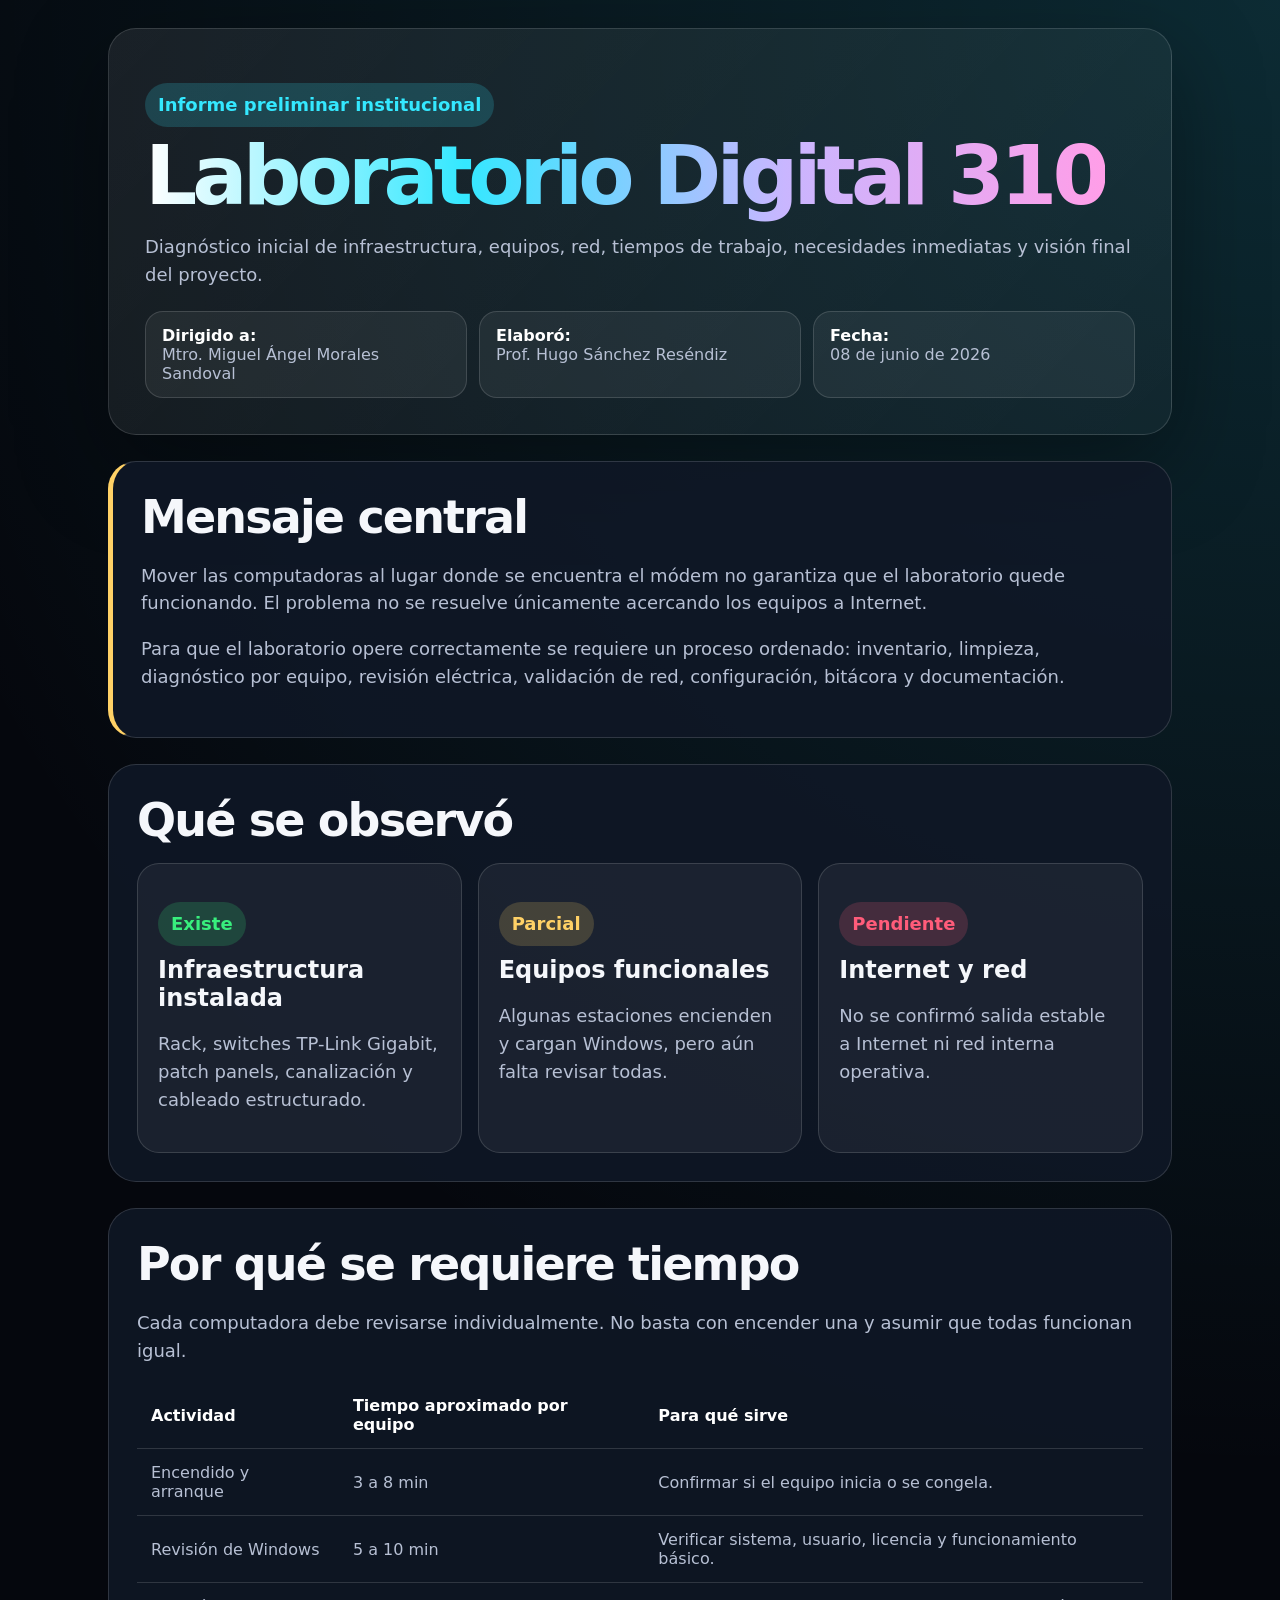
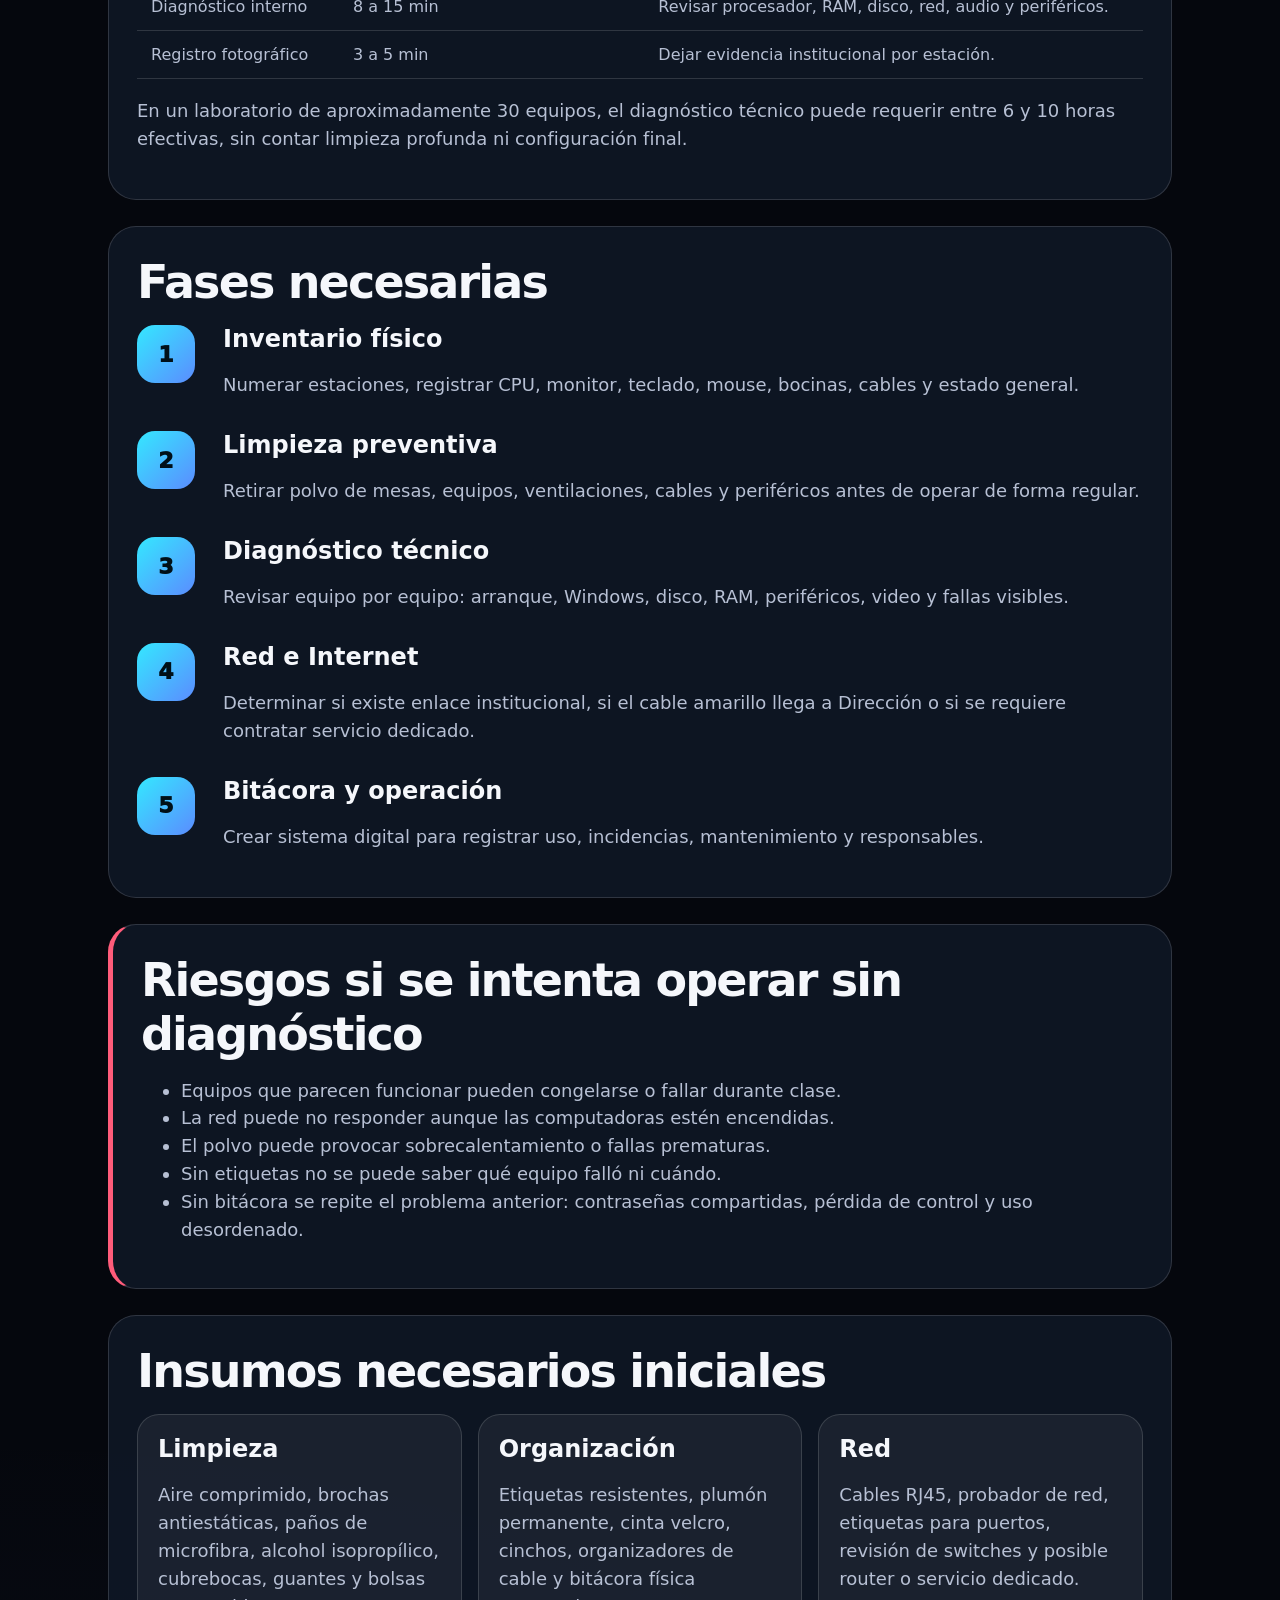
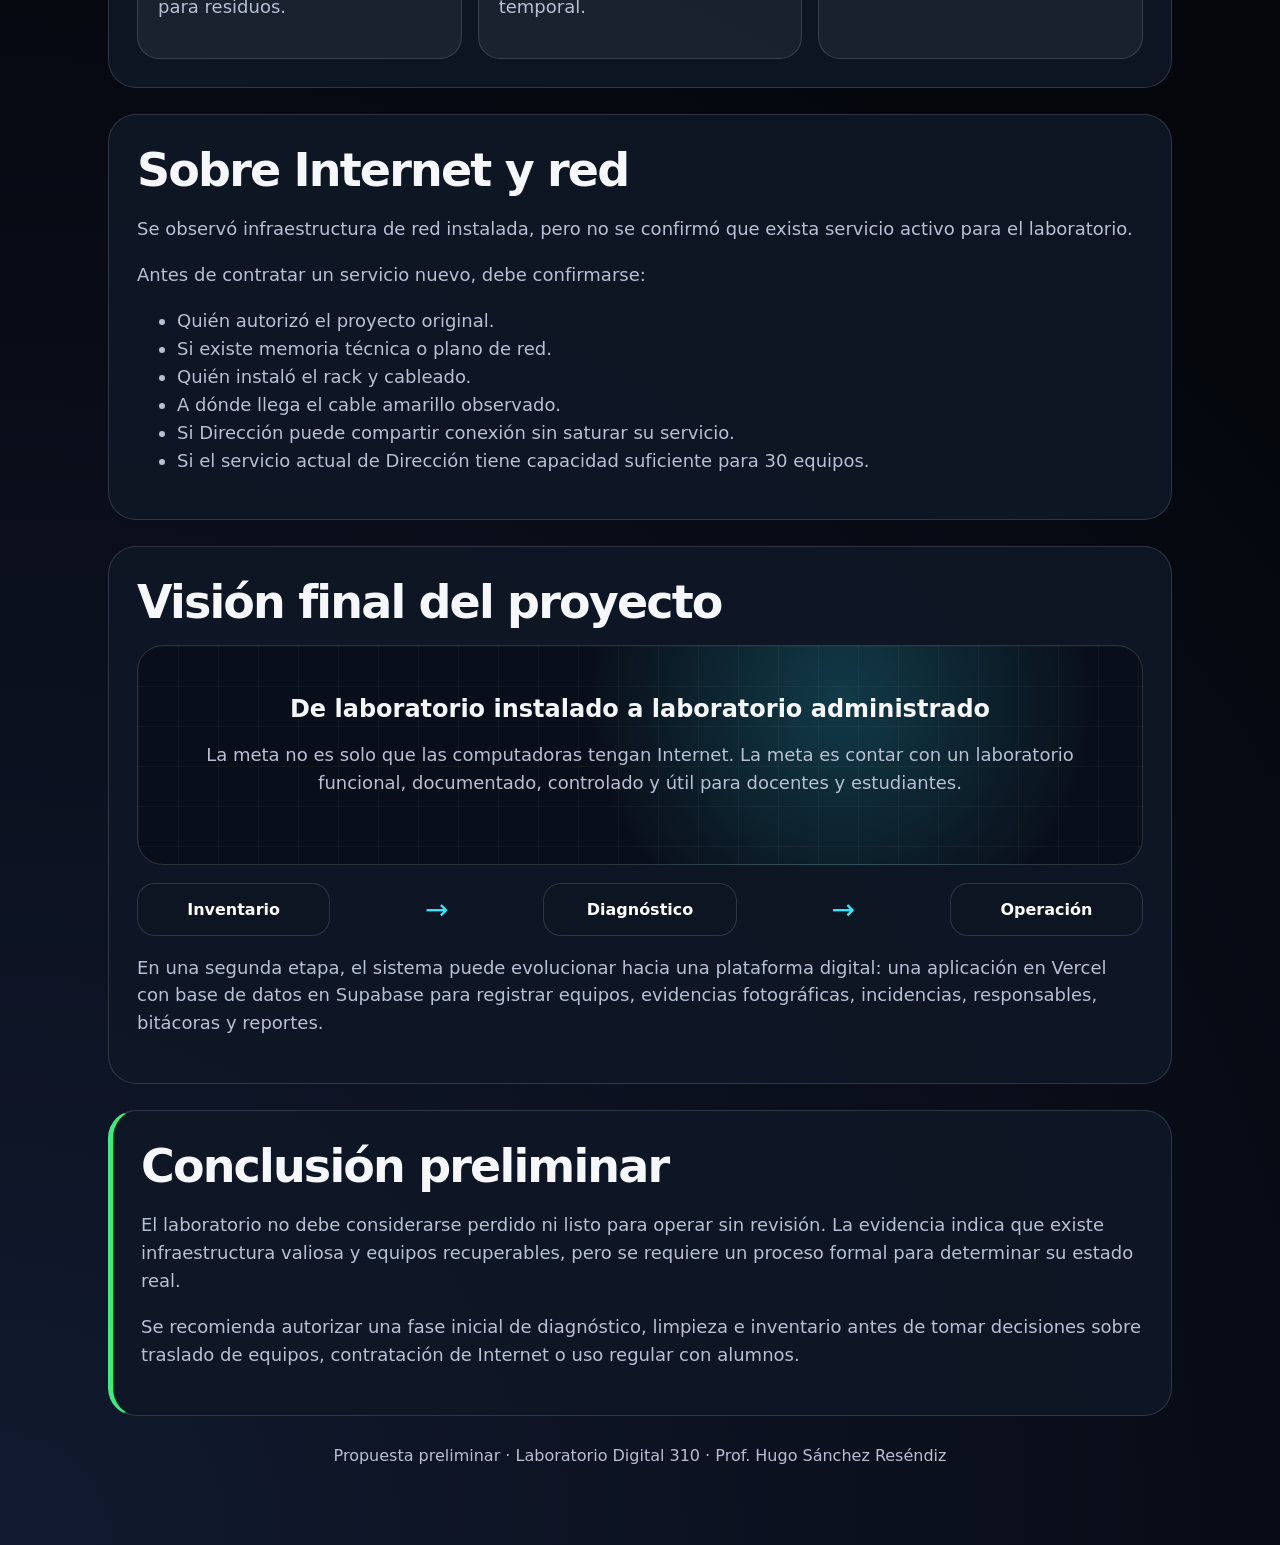
==== index.html @ 84beb66f "Create index.html for preliminary report of lab This HTML file serves as a preliminary report for th" ====
<!DOCTYPE html>
<html lang="es">
<head>
<meta charset="UTF-8" />
<meta name="viewport" content="width=device-width, initial-scale=1.0" />
<title>Informe Preliminar · Laboratorio Digital 310</title>
<style>
:root{
  --bg:#05070d;
  --panel:#101827;
  --panel2:#162033;
  --text:#f5f7fb;
  --muted:#b7c0d4;
  --cyan:#34e8ff;
  --blue:#5b8cff;
  --green:#38ef7d;
  --yellow:#ffd166;
  --red:#ff5c7a;
  --line:rgba(255,255,255,.14);
}
*{box-sizing:border-box}
body{
  margin:0;
  font-family:system-ui,-apple-system,BlinkMacSystemFont,"Segoe UI",sans-serif;
  background:
    radial-gradient(circle at top right,rgba(52,232,255,.16),transparent 30%),
    radial-gradient(circle at bottom left,rgba(91,140,255,.14),transparent 35%),
    var(--bg);
  color:var(--text);
}
main{
  max-width:1100px;
  margin:auto;
  padding:28px 18px 80px;
}
.hero{
  padding:36px;
  border-radius:28px;
  background:linear-gradient(135deg,rgba(255,255,255,.08),rgba(255,255,255,.03));
  border:1px solid var(--line);
  box-shadow:0 30px 90px rgba(0,0,0,.35);
}
h1{
  font-size:clamp(42px,7vw,82px);
  line-height:.95;
  margin:0 0 18px;
  letter-spacing:-.06em;
}
h2{
  font-size:clamp(28px,4vw,46px);
  margin:0 0 16px;
  letter-spacing:-.04em;
}
h3{margin:0 0 10px;font-size:24px}
p,li{
  color:var(--muted);
  font-size:18px;
  line-height:1.55;
}
.gradient{
  background:linear-gradient(90deg,#fff,var(--cyan),#c9b6ff,#ff9ee8);
  -webkit-background-clip:text;
  color:transparent;
}
.meta{
  display:grid;
  grid-template-columns:repeat(3,1fr);
  gap:12px;
  margin-top:22px;
}
.badge{
  padding:14px 16px;
  border-radius:18px;
  background:rgba(255,255,255,.06);
  border:1px solid var(--line);
  color:var(--muted);
}
.badge strong{color:white}
.section{
  margin-top:26px;
  padding:28px;
  border-radius:28px;
  background:rgba(16,24,39,.86);
  border:1px solid var(--line);
}
.grid{
  display:grid;
  grid-template-columns:repeat(3,1fr);
  gap:16px;
}
.card{
  padding:20px;
  border-radius:22px;
  background:rgba(255,255,255,.055);
  border:1px solid var(--line);
}
.big-number{
  font-size:44px;
  font-weight:900;
  color:var(--cyan);
}
.status{
  display:inline-block;
  padding:8px 13px;
  border-radius:999px;
  font-weight:800;
  margin-bottom:10px;
}
.green{background:rgba(56,239,125,.18);color:var(--green)}
.yellow{background:rgba(255,209,102,.18);color:var(--yellow)}
.red{background:rgba(255,92,122,.18);color:var(--red)}
.blue{background:rgba(52,232,255,.18);color:var(--cyan)}
.timeline{
  display:grid;
  gap:14px;
}
.step{
  display:grid;
  grid-template-columns:70px 1fr;
  gap:16px;
  align-items:start;
}
.circle{
  width:58px;
  height:58px;
  border-radius:18px;
  display:grid;
  place-items:center;
  background:linear-gradient(135deg,var(--cyan),var(--blue));
  color:#001018;
  font-weight:950;
  font-size:22px;
}
.warning{
  border-left:5px solid var(--yellow);
}
.danger{
  border-left:5px solid var(--red);
}
.success{
  border-left:5px solid var(--green);
}
.visual{
  min-height:220px;
  border-radius:26px;
  border:1px solid var(--line);
  background:
    linear-gradient(rgba(255,255,255,.03) 1px,transparent 1px),
    linear-gradient(90deg,rgba(255,255,255,.03) 1px,transparent 1px),
    radial-gradient(circle at 70% 25%,rgba(52,232,255,.2),transparent 35%),
    #090f1a;
  background-size:40px 40px,40px 40px,auto;
  display:grid;
  place-items:center;
  text-align:center;
  padding:24px;
}
.diagram{
  display:grid;
  grid-template-columns:repeat(5,1fr);
  gap:10px;
  margin-top:18px;
}
.node{
  padding:16px 10px;
  border-radius:18px;
  background:#0d1422;
  border:1px solid var(--line);
  text-align:center;
  color:white;
  font-weight:800;
}
.arrow{
  color:var(--cyan);
  font-size:28px;
  display:grid;
  place-items:center;
}
table{
  width:100%;
  border-collapse:collapse;
  margin-top:14px;
}
td,th{
  padding:14px;
  border-bottom:1px solid var(--line);
  text-align:left;
  color:var(--muted);
}
th{color:white}
.footer{
  margin-top:30px;
  text-align:center;
  color:var(--muted);
}
@media(max-width:800px){
  .meta,.grid,.diagram{grid-template-columns:1fr}
  .arrow{display:none}
  .hero,.section{padding:22px}
  .step{grid-template-columns:1fr}
}
@media print{
  body{background:white;color:#111}
  .hero,.section,.card{background:white;color:#111;box-shadow:none}
  p,li,td{color:#222}
  .gradient{color:#111;background:none}
}
</style>
</head>

<body>
<main>

<section class="hero">
  <p class="status blue">Informe preliminar institucional</p>
  <h1><span class="gradient">Laboratorio Digital 310</span></h1>
  <p>
    Diagnóstico inicial de infraestructura, equipos, red, tiempos de trabajo,
    necesidades inmediatas y visión final del proyecto.
  </p>

  <div class="meta">
    <div class="badge"><strong>Dirigido a:</strong><br>Mtro. Miguel Ángel Morales Sandoval</div>
    <div class="badge"><strong>Elaboró:</strong><br>Prof. Hugo Sánchez Reséndiz</div>
    <div class="badge"><strong>Fecha:</strong><br>08 de junio de 2026</div>
  </div>
</section>

<section class="section warning">
  <h2>Mensaje central</h2>
  <p>
    Mover las computadoras al lugar donde se encuentra el módem no garantiza que el laboratorio quede funcionando.
    El problema no se resuelve únicamente acercando los equipos a Internet.
  </p>
  <p>
    Para que el laboratorio opere correctamente se requiere un proceso ordenado:
    inventario, limpieza, diagnóstico por equipo, revisión eléctrica, validación de red,
    configuración, bitácora y documentación.
  </p>
</section>

<section class="section">
  <h2>Qué se observó</h2>
  <div class="grid">
    <div class="card">
      <p class="status green">Existe</p>
      <h3>Infraestructura instalada</h3>
      <p>Rack, switches TP-Link Gigabit, patch panels, canalización y cableado estructurado.</p>
    </div>
    <div class="card">
      <p class="status yellow">Parcial</p>
      <h3>Equipos funcionales</h3>
      <p>Algunas estaciones encienden y cargan Windows, pero aún falta revisar todas.</p>
    </div>
    <div class="card">
      <p class="status red">Pendiente</p>
      <h3>Internet y red</h3>
      <p>No se confirmó salida estable a Internet ni red interna operativa.</p>
    </div>
  </div>
</section>

<section class="section">
  <h2>Por qué se requiere tiempo</h2>
  <p>
    Cada computadora debe revisarse individualmente. No basta con encender una y asumir que todas funcionan igual.
  </p>

  <table>
    <tr>
      <th>Actividad</th>
      <th>Tiempo aproximado por equipo</th>
      <th>Para qué sirve</th>
    </tr>
    <tr>
      <td>Encendido y arranque</td>
      <td>3 a 8 min</td>
      <td>Confirmar si el equipo inicia o se congela.</td>
    </tr>
    <tr>
      <td>Revisión de Windows</td>
      <td>5 a 10 min</td>
      <td>Verificar sistema, usuario, licencia y funcionamiento básico.</td>
    </tr>
    <tr>
      <td>Diagnóstico interno</td>
      <td>8 a 15 min</td>
      <td>Revisar procesador, RAM, disco, red, audio y periféricos.</td>
    </tr>
    <tr>
      <td>Registro fotográfico</td>
      <td>3 a 5 min</td>
      <td>Dejar evidencia institucional por estación.</td>
    </tr>
  </table>

  <p>
    En un laboratorio de aproximadamente 30 equipos, el diagnóstico técnico puede requerir
    entre 6 y 10 horas efectivas, sin contar limpieza profunda ni configuración final.
  </p>
</section>

<section class="section">
  <h2>Fases necesarias</h2>

  <div class="timeline">
    <div class="step">
      <div class="circle">1</div>
      <div>
        <h3>Inventario físico</h3>
        <p>Numerar estaciones, registrar CPU, monitor, teclado, mouse, bocinas, cables y estado general.</p>
      </div>
    </div>

    <div class="step">
      <div class="circle">2</div>
      <div>
        <h3>Limpieza preventiva</h3>
        <p>Retirar polvo de mesas, equipos, ventilaciones, cables y periféricos antes de operar de forma regular.</p>
      </div>
    </div>

    <div class="step">
      <div class="circle">3</div>
      <div>
        <h3>Diagnóstico técnico</h3>
        <p>Revisar equipo por equipo: arranque, Windows, disco, RAM, periféricos, video y fallas visibles.</p>
      </div>
    </div>

    <div class="step">
      <div class="circle">4</div>
      <div>
        <h3>Red e Internet</h3>
        <p>Determinar si existe enlace institucional, si el cable amarillo llega a Dirección o si se requiere contratar servicio dedicado.</p>
      </div>
    </div>

    <div class="step">
      <div class="circle">5</div>
      <div>
        <h3>Bitácora y operación</h3>
        <p>Crear sistema digital para registrar uso, incidencias, mantenimiento y responsables.</p>
      </div>
    </div>
  </div>
</section>

<section class="section danger">
  <h2>Riesgos si se intenta operar sin diagnóstico</h2>
  <ul>
    <li>Equipos que parecen funcionar pueden congelarse o fallar durante clase.</li>
    <li>La red puede no responder aunque las computadoras estén encendidas.</li>
    <li>El polvo puede provocar sobrecalentamiento o fallas prematuras.</li>
    <li>Sin etiquetas no se puede saber qué equipo falló ni cuándo.</li>
    <li>Sin bitácora se repite el problema anterior: contraseñas compartidas, pérdida de control y uso desordenado.</li>
  </ul>
</section>

<section class="section">
  <h2>Insumos necesarios iniciales</h2>
  <div class="grid">
    <div class="card">
      <h3>Limpieza</h3>
      <p>Aire comprimido, brochas antiestáticas, paños de microfibra, alcohol isopropílico, cubrebocas, guantes y bolsas para residuos.</p>
    </div>
    <div class="card">
      <h3>Organización</h3>
      <p>Etiquetas resistentes, plumón permanente, cinta velcro, cinchos, organizadores de cable y bitácora física temporal.</p>
    </div>
    <div class="card">
      <h3>Red</h3>
      <p>Cables RJ45, probador de red, etiquetas para puertos, revisión de switches y posible router o servicio dedicado.</p>
    </div>
  </div>
</section>

<section class="section">
  <h2>Sobre Internet y red</h2>
  <p>
    Se observó infraestructura de red instalada, pero no se confirmó que exista servicio activo para el laboratorio.
  </p>
  <p>
    Antes de contratar un servicio nuevo, debe confirmarse:
  </p>
  <ul>
    <li>Quién autorizó el proyecto original.</li>
    <li>Si existe memoria técnica o plano de red.</li>
    <li>Quién instaló el rack y cableado.</li>
    <li>A dónde llega el cable amarillo observado.</li>
    <li>Si Dirección puede compartir conexión sin saturar su servicio.</li>
    <li>Si el servicio actual de Dirección tiene capacidad suficiente para 30 equipos.</li>
  </ul>
</section>

<section class="section">
  <h2>Visión final del proyecto</h2>
  <div class="visual">
    <div>
      <h3>De laboratorio instalado a laboratorio administrado</h3>
      <p>
        La meta no es solo que las computadoras tengan Internet.
        La meta es contar con un laboratorio funcional, documentado,
        controlado y útil para docentes y estudiantes.
      </p>
    </div>
  </div>

  <div class="diagram">
    <div class="node">Inventario</div>
    <div class="arrow">→</div>
    <div class="node">Diagnóstico</div>
    <div class="arrow">→</div>
    <div class="node">Operación</div>
  </div>

  <p>
    En una segunda etapa, el sistema puede evolucionar hacia una plataforma digital:
    una aplicación en Vercel con base de datos en Supabase para registrar equipos,
    evidencias fotográficas, incidencias, responsables, bitácoras y reportes.
  </p>
</section>

<section class="section success">
  <h2>Conclusión preliminar</h2>
  <p>
    El laboratorio no debe considerarse perdido ni listo para operar sin revisión.
    La evidencia indica que existe infraestructura valiosa y equipos recuperables,
    pero se requiere un proceso formal para determinar su estado real.
  </p>
  <p>
    Se recomienda autorizar una fase inicial de diagnóstico, limpieza e inventario antes
    de tomar decisiones sobre traslado de equipos, contratación de Internet o uso regular con alumnos.
  </p>
</section>

<div class="footer">
  Propuesta preliminar · Laboratorio Digital 310 · Prof. Hugo Sánchez Reséndiz
</div>

</main>
</body>
</html>
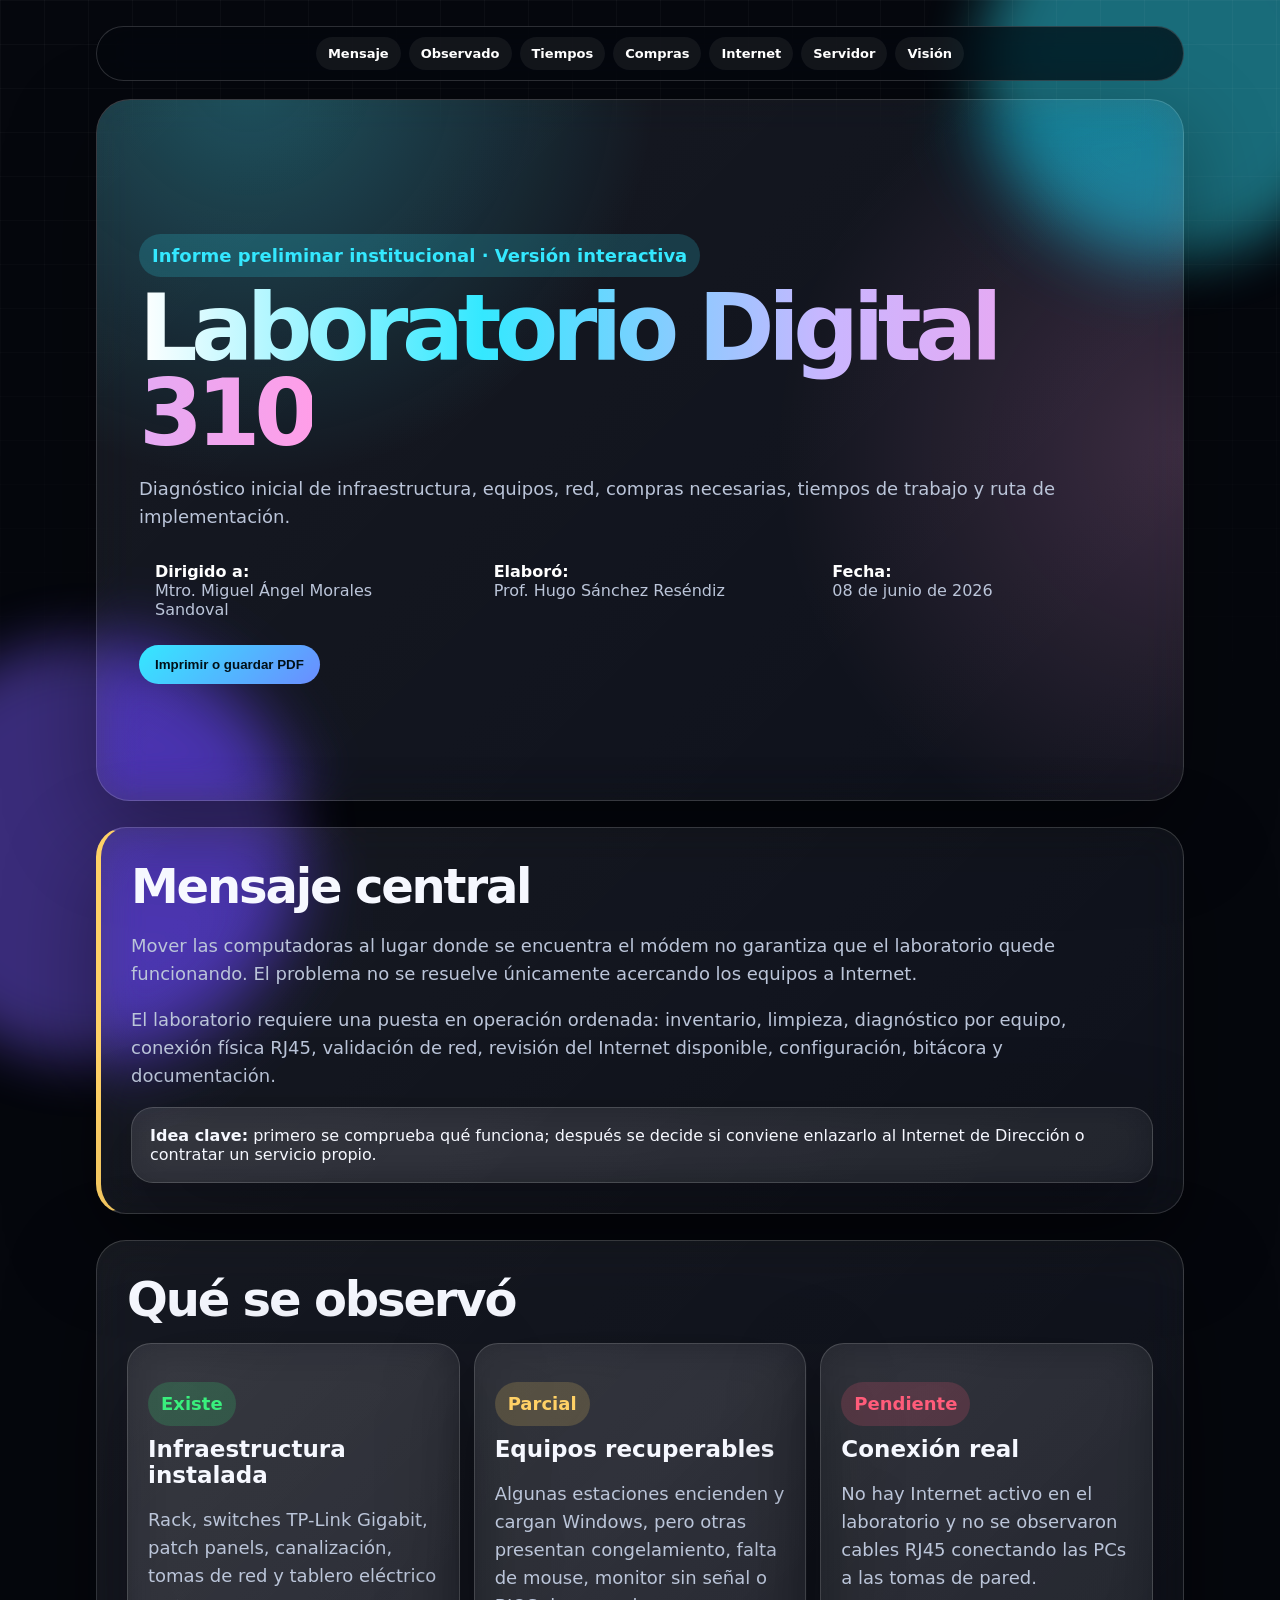
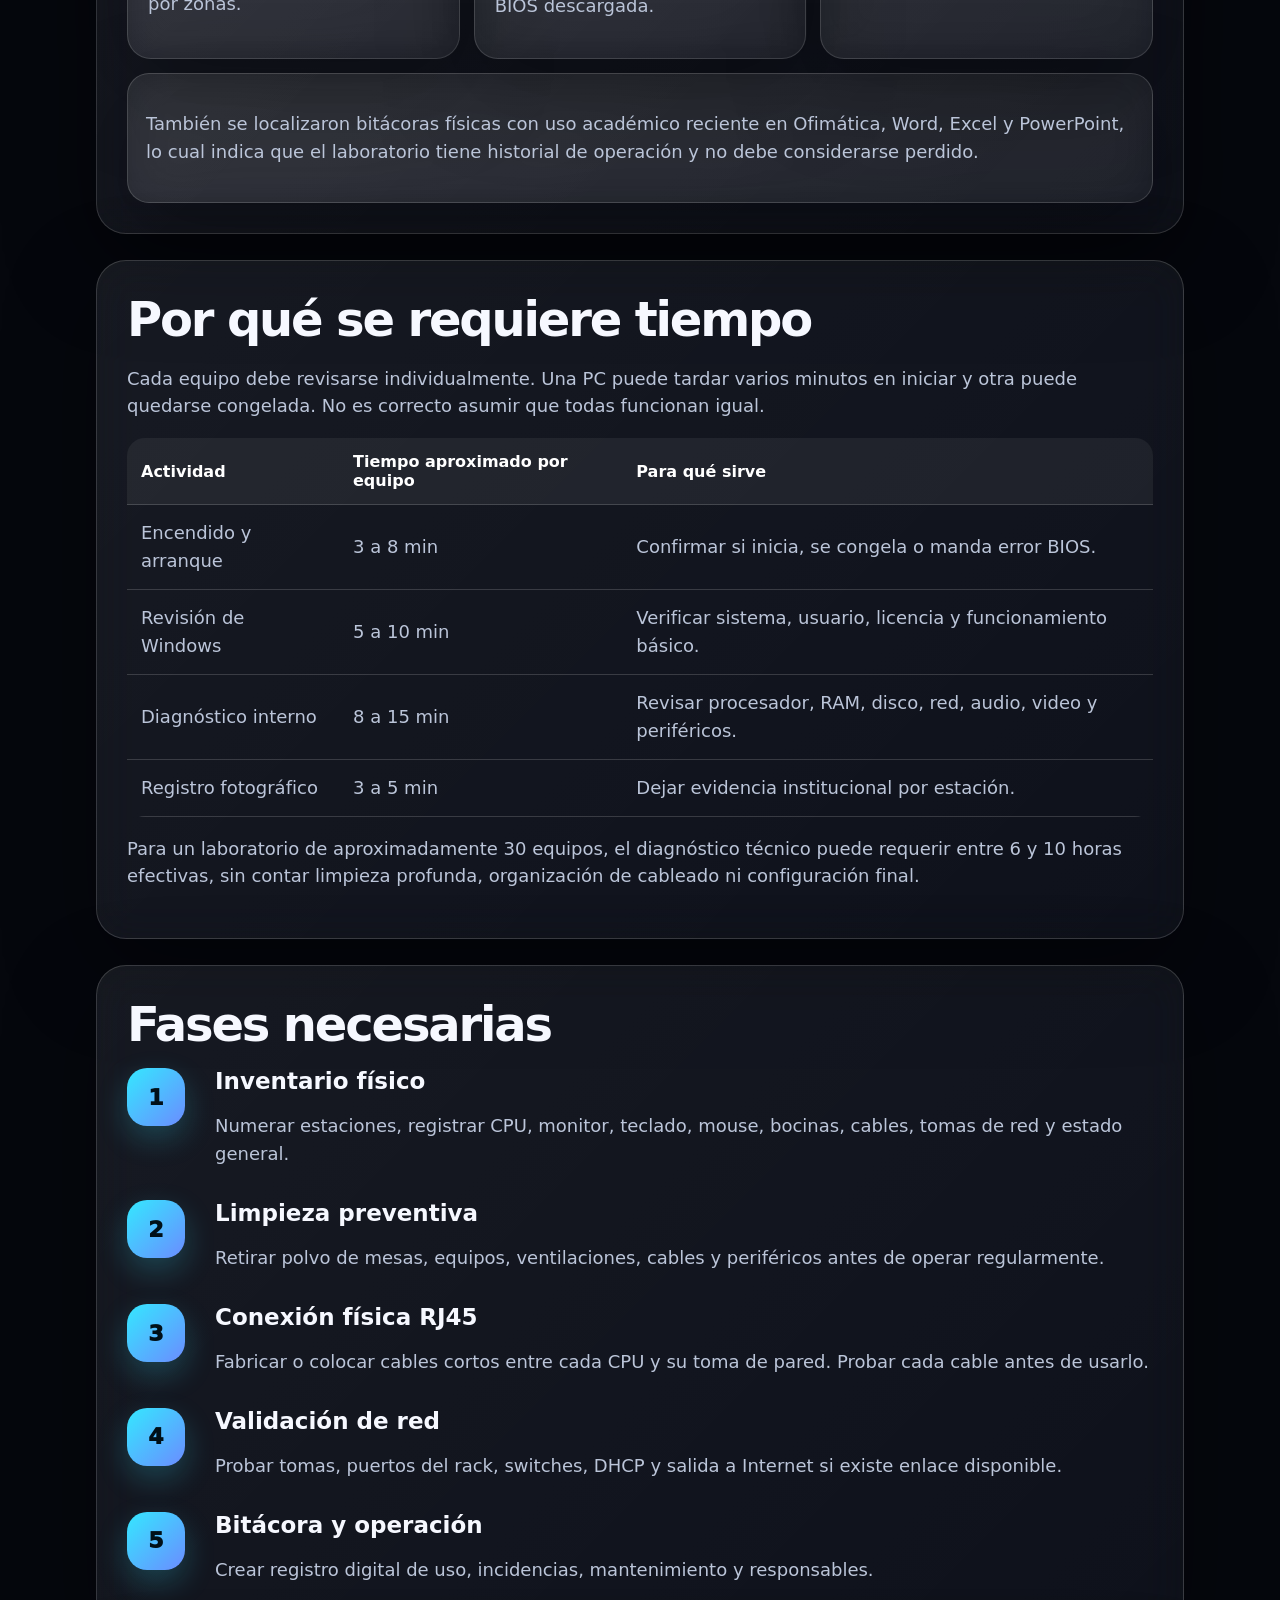
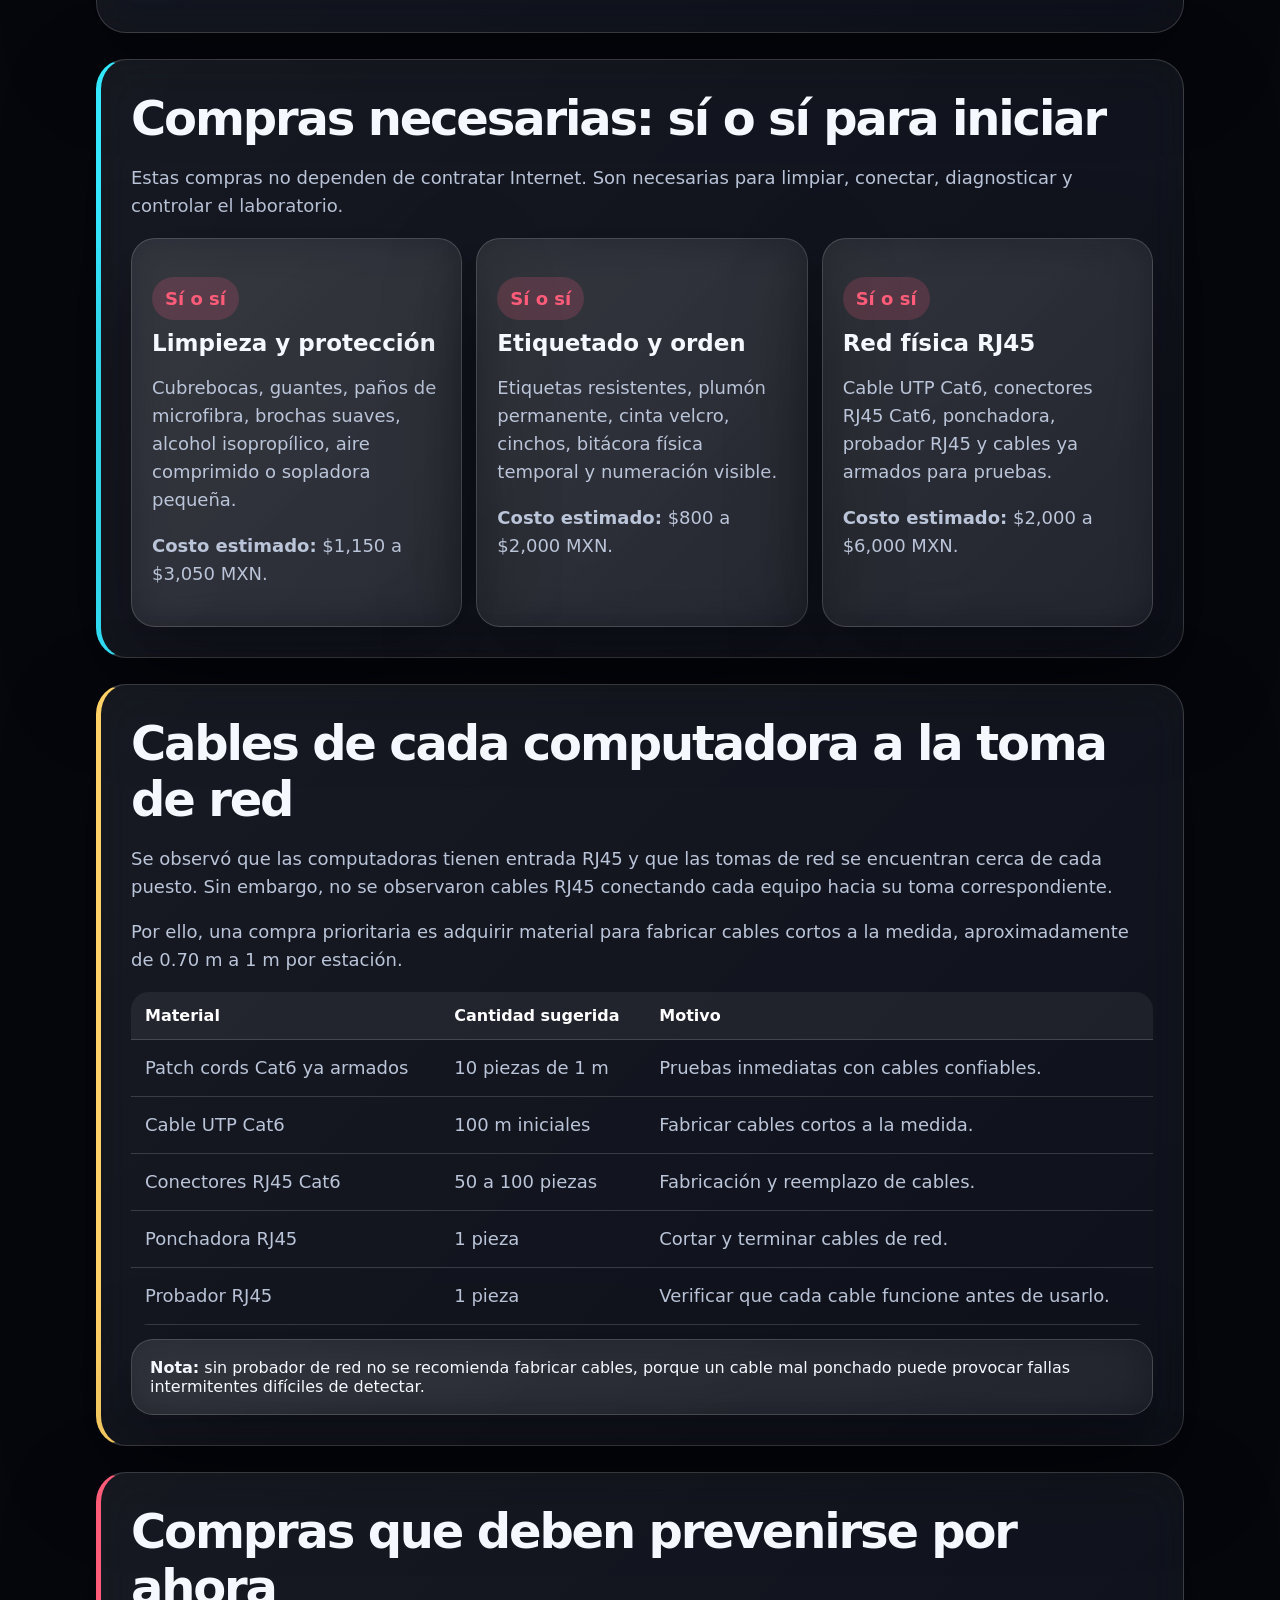
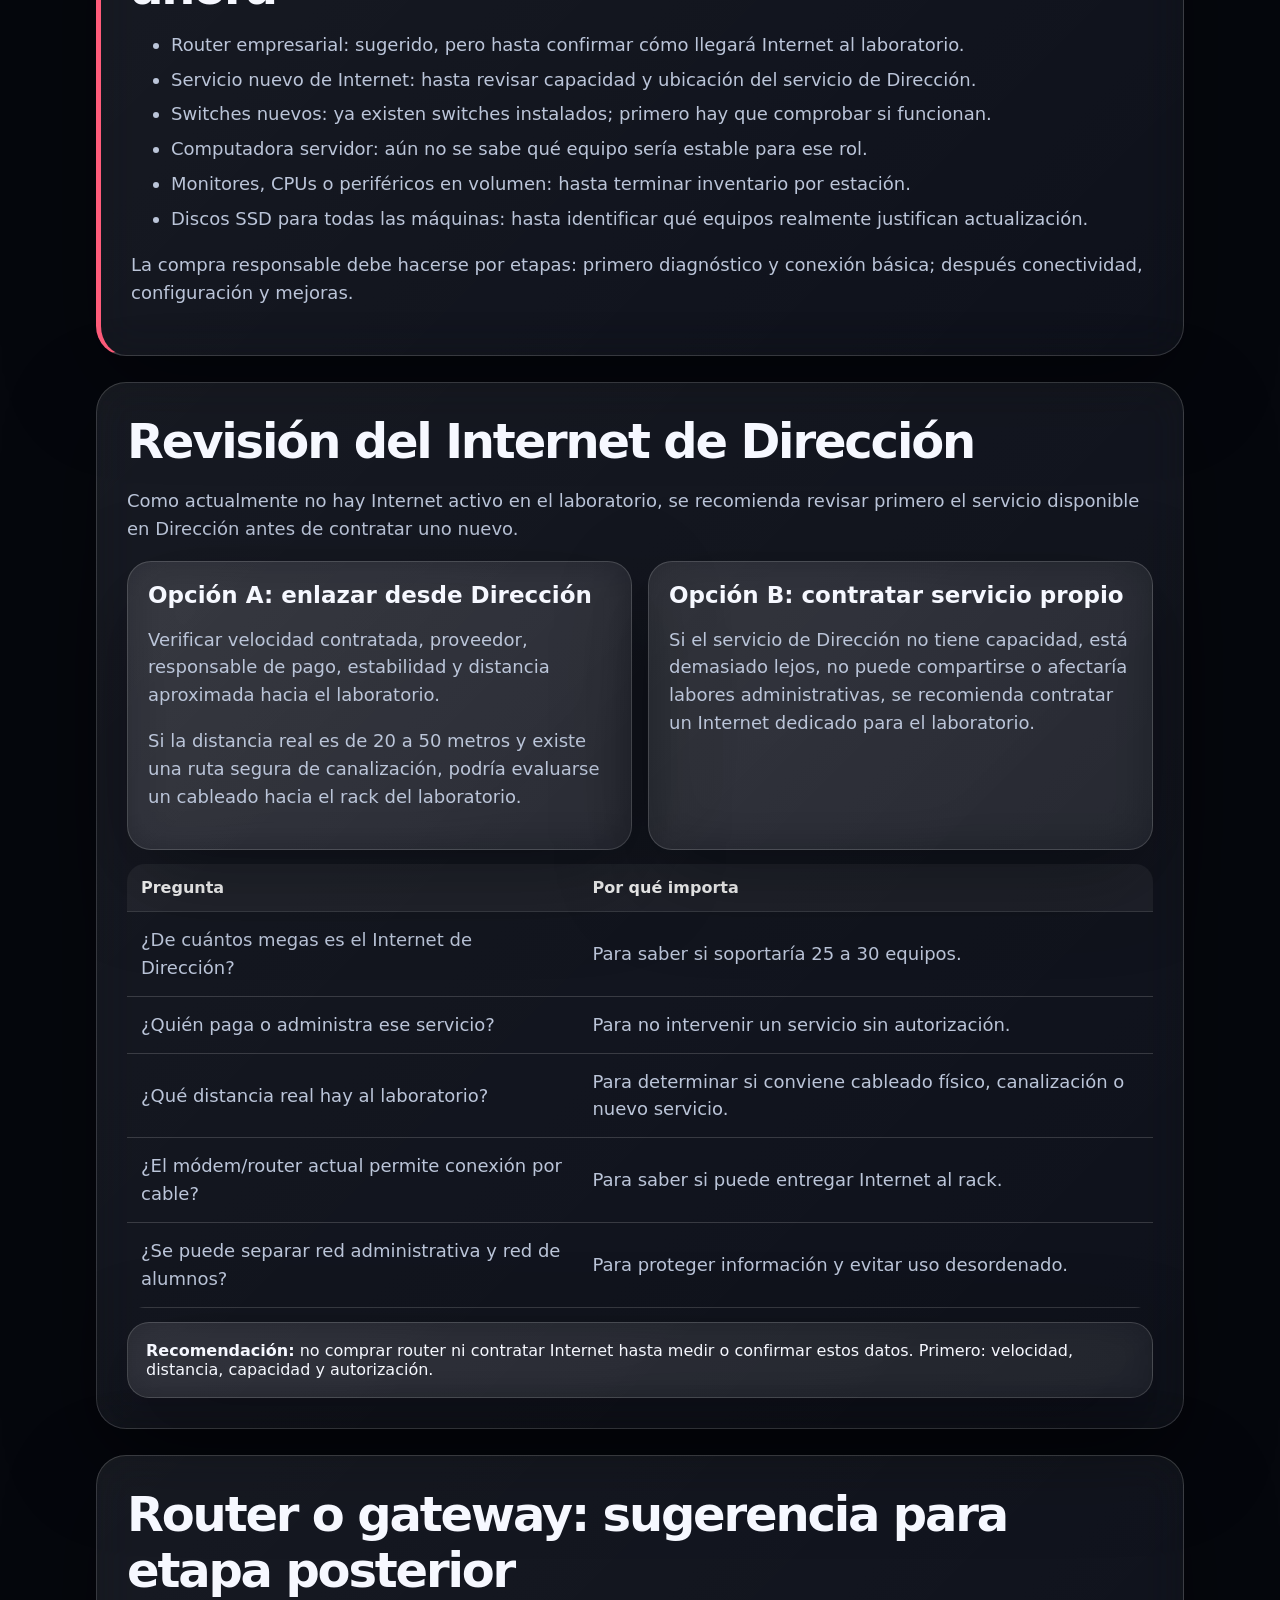
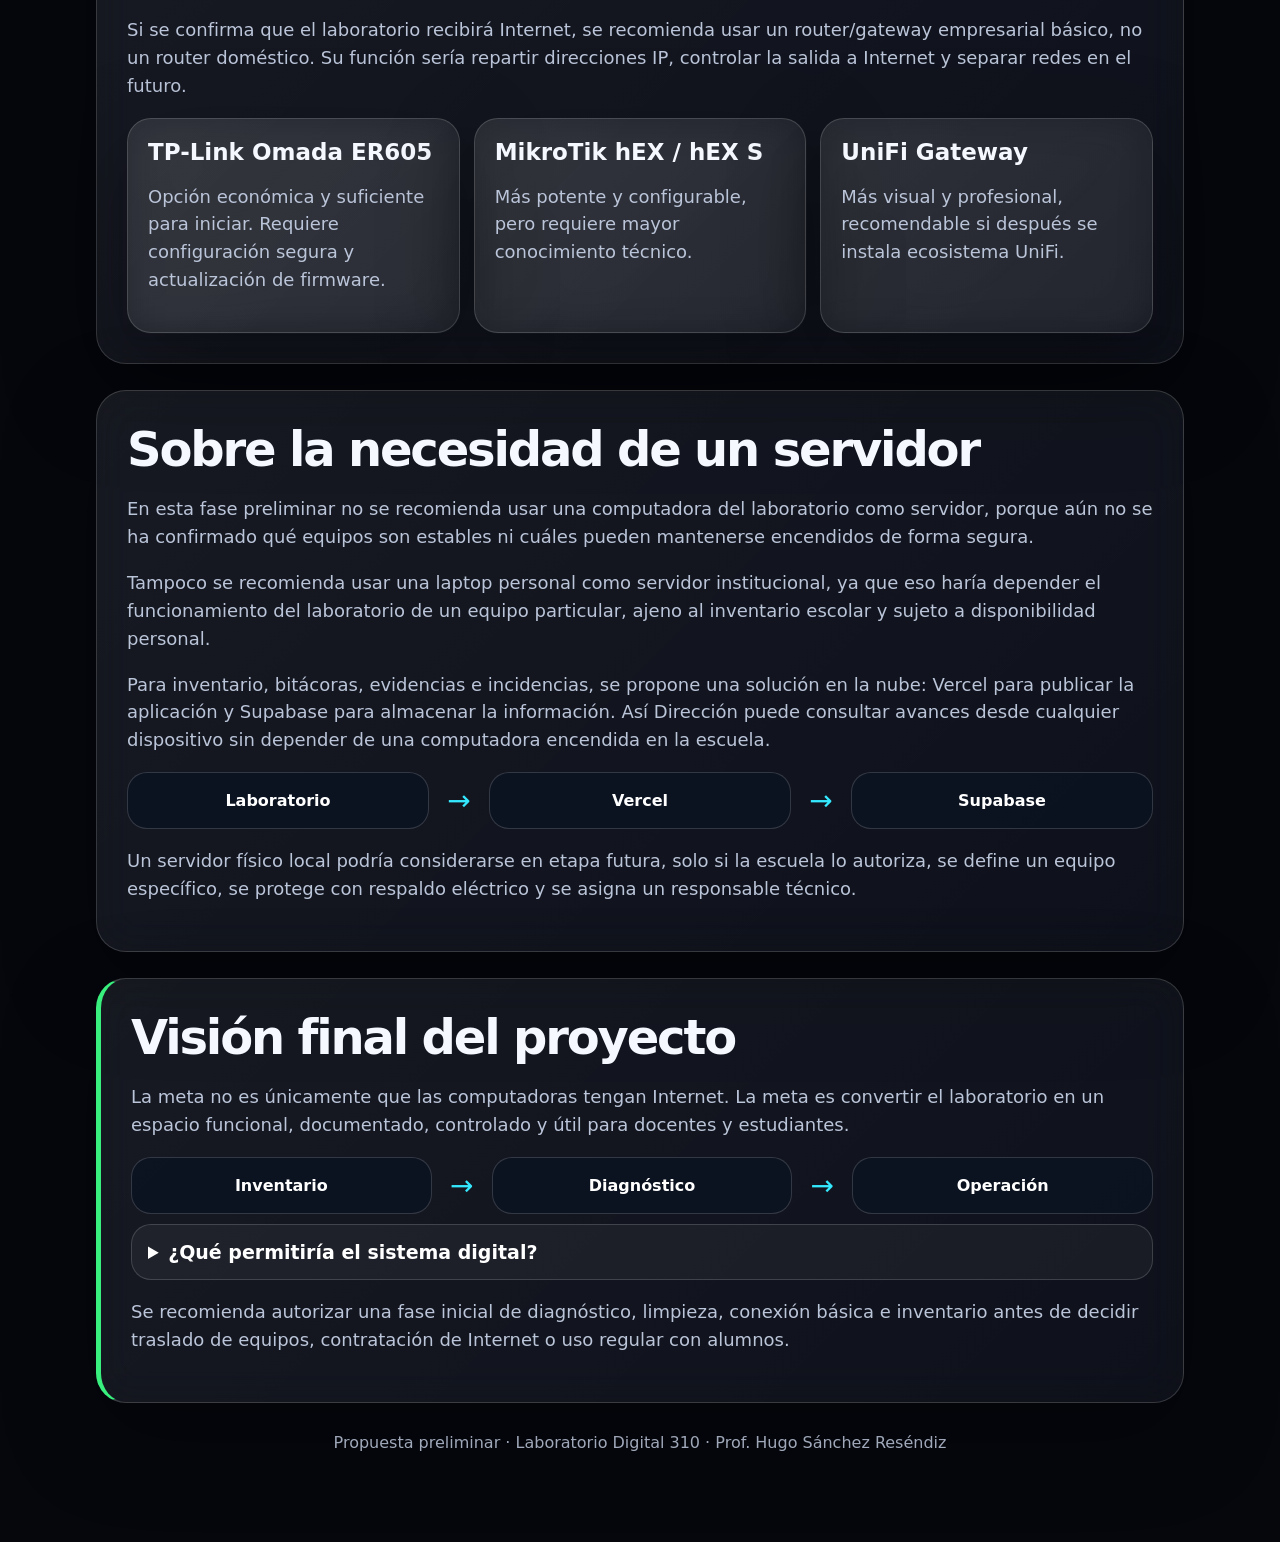
==== commit c9aa96a7: "feat: actualizar informe con compras, conectividad y vision Vercel Supabase" ====
--- a/index.html
+++ b/index.html
@@ -5,439 +5,44 @@
 <meta name="viewport" content="width=device-width, initial-scale=1.0" />
 <title>Informe Preliminar · Laboratorio Digital 310</title>
 <style>
-:root{
-  --bg:#05070d;
-  --panel:#101827;
-  --panel2:#162033;
-  --text:#f5f7fb;
-  --muted:#b7c0d4;
-  --cyan:#34e8ff;
-  --blue:#5b8cff;
-  --green:#38ef7d;
-  --yellow:#ffd166;
-  --red:#ff5c7a;
-  --line:rgba(255,255,255,.14);
-}
-*{box-sizing:border-box}
-body{
-  margin:0;
-  font-family:system-ui,-apple-system,BlinkMacSystemFont,"Segoe UI",sans-serif;
-  background:
-    radial-gradient(circle at top right,rgba(52,232,255,.16),transparent 30%),
-    radial-gradient(circle at bottom left,rgba(91,140,255,.14),transparent 35%),
-    var(--bg);
-  color:var(--text);
-}
-main{
-  max-width:1100px;
-  margin:auto;
-  padding:28px 18px 80px;
-}
-.hero{
-  padding:36px;
-  border-radius:28px;
-  background:linear-gradient(135deg,rgba(255,255,255,.08),rgba(255,255,255,.03));
-  border:1px solid var(--line);
-  box-shadow:0 30px 90px rgba(0,0,0,.35);
-}
-h1{
-  font-size:clamp(42px,7vw,82px);
-  line-height:.95;
-  margin:0 0 18px;
-  letter-spacing:-.06em;
-}
-h2{
-  font-size:clamp(28px,4vw,46px);
-  margin:0 0 16px;
-  letter-spacing:-.04em;
-}
-h3{margin:0 0 10px;font-size:24px}
-p,li{
-  color:var(--muted);
-  font-size:18px;
-  line-height:1.55;
-}
-.gradient{
-  background:linear-gradient(90deg,#fff,var(--cyan),#c9b6ff,#ff9ee8);
-  -webkit-background-clip:text;
-  color:transparent;
-}
-.meta{
-  display:grid;
-  grid-template-columns:repeat(3,1fr);
-  gap:12px;
-  margin-top:22px;
-}
-.badge{
-  padding:14px 16px;
-  border-radius:18px;
-  background:rgba(255,255,255,.06);
-  border:1px solid var(--line);
-  color:var(--muted);
-}
-.badge strong{color:white}
-.section{
-  margin-top:26px;
-  padding:28px;
-  border-radius:28px;
-  background:rgba(16,24,39,.86);
-  border:1px solid var(--line);
-}
-.grid{
-  display:grid;
-  grid-template-columns:repeat(3,1fr);
-  gap:16px;
-}
-.card{
-  padding:20px;
-  border-radius:22px;
-  background:rgba(255,255,255,.055);
-  border:1px solid var(--line);
-}
-.big-number{
-  font-size:44px;
-  font-weight:900;
-  color:var(--cyan);
-}
-.status{
-  display:inline-block;
-  padding:8px 13px;
-  border-radius:999px;
-  font-weight:800;
-  margin-bottom:10px;
-}
-.green{background:rgba(56,239,125,.18);color:var(--green)}
-.yellow{background:rgba(255,209,102,.18);color:var(--yellow)}
-.red{background:rgba(255,92,122,.18);color:var(--red)}
-.blue{background:rgba(52,232,255,.18);color:var(--cyan)}
-.timeline{
-  display:grid;
-  gap:14px;
-}
-.step{
-  display:grid;
-  grid-template-columns:70px 1fr;
-  gap:16px;
-  align-items:start;
-}
-.circle{
-  width:58px;
-  height:58px;
-  border-radius:18px;
-  display:grid;
-  place-items:center;
-  background:linear-gradient(135deg,var(--cyan),var(--blue));
-  color:#001018;
-  font-weight:950;
-  font-size:22px;
-}
-.warning{
-  border-left:5px solid var(--yellow);
-}
-.danger{
-  border-left:5px solid var(--red);
-}
-.success{
-  border-left:5px solid var(--green);
-}
-.visual{
-  min-height:220px;
-  border-radius:26px;
-  border:1px solid var(--line);
-  background:
-    linear-gradient(rgba(255,255,255,.03) 1px,transparent 1px),
-    linear-gradient(90deg,rgba(255,255,255,.03) 1px,transparent 1px),
-    radial-gradient(circle at 70% 25%,rgba(52,232,255,.2),transparent 35%),
-    #090f1a;
-  background-size:40px 40px,40px 40px,auto;
-  display:grid;
-  place-items:center;
-  text-align:center;
-  padding:24px;
-}
-.diagram{
-  display:grid;
-  grid-template-columns:repeat(5,1fr);
-  gap:10px;
-  margin-top:18px;
-}
-.node{
-  padding:16px 10px;
-  border-radius:18px;
-  background:#0d1422;
-  border:1px solid var(--line);
-  text-align:center;
-  color:white;
-  font-weight:800;
-}
-.arrow{
-  color:var(--cyan);
-  font-size:28px;
-  display:grid;
-  place-items:center;
-}
-table{
-  width:100%;
-  border-collapse:collapse;
-  margin-top:14px;
-}
-td,th{
-  padding:14px;
-  border-bottom:1px solid var(--line);
-  text-align:left;
-  color:var(--muted);
-}
-th{color:white}
-.footer{
-  margin-top:30px;
-  text-align:center;
-  color:var(--muted);
-}
-@media(max-width:800px){
-  .meta,.grid,.diagram{grid-template-columns:1fr}
-  .arrow{display:none}
-  .hero,.section{padding:22px}
-  .step{grid-template-columns:1fr}
-}
-@media print{
-  body{background:white;color:#111}
-  .hero,.section,.card{background:white;color:#111;box-shadow:none}
-  p,li,td{color:#222}
-  .gradient{color:#111;background:none}
-}
+:root{--bg:#05070d;--glass:rgba(255,255,255,.08);--glass2:rgba(255,255,255,.045);--text:#f6f8ff;--muted:#bbc5d9;--cyan:#34e8ff;--blue:#6b8cff;--green:#39ef7d;--yellow:#ffd166;--red:#ff5c7a;--line:rgba(255,255,255,.16)}
+*{box-sizing:border-box}html{scroll-behavior:smooth}body{margin:0;font-family:system-ui,-apple-system,BlinkMacSystemFont,"Segoe UI",sans-serif;background:var(--bg);color:var(--text);overflow-x:hidden}.orb{position:fixed;border-radius:999px;filter:blur(28px);opacity:.45;z-index:-2}.orb.one{width:380px;height:380px;background:#34e8ff;top:-120px;right:-80px}.orb.two{width:420px;height:420px;background:#7c5cff;bottom:-160px;left:-120px}.noise{position:fixed;inset:0;z-index:-1;background:linear-gradient(rgba(255,255,255,.03) 1px,transparent 1px),linear-gradient(90deg,rgba(255,255,255,.03) 1px,transparent 1px);background-size:44px 44px;mask-image:linear-gradient(to bottom,black,transparent 90%)}
+main{max-width:1120px;margin:auto;padding:26px 16px 90px}.nav{position:sticky;top:10px;z-index:10;display:flex;gap:8px;flex-wrap:wrap;justify-content:center;padding:10px;margin-bottom:18px;border:1px solid var(--line);border-radius:999px;background:rgba(5,7,13,.72);backdrop-filter:blur(18px) saturate(160%)}.nav a{color:#fff;text-decoration:none;font-size:13px;font-weight:800;padding:9px 12px;border-radius:999px;background:rgba(255,255,255,.06)}
+.hero,.section,.card,.mini,.callout{border:1px solid var(--line);background:linear-gradient(135deg,var(--glass),var(--glass2));box-shadow:0 30px 90px rgba(0,0,0,.35);backdrop-filter:blur(22px) saturate(170%);-webkit-backdrop-filter:blur(22px) saturate(170%)}.hero{min-height:78vh;display:grid;align-items:center;padding:42px;border-radius:34px;position:relative;overflow:hidden}.hero:before{content:"";position:absolute;inset:-40%;background:radial-gradient(circle at 30% 20%,rgba(52,232,255,.28),transparent 24%),radial-gradient(circle at 78% 50%,rgba(255,158,232,.18),transparent 25%);animation:float 12s ease-in-out infinite alternate}.hero>*{position:relative}@keyframes float{from{transform:translate3d(-2%,1%,0) scale(1)}to{transform:translate3d(2%,-2%,0) scale(1.06)}}h1{font-size:clamp(44px,8vw,92px);line-height:.92;margin:0 0 18px;letter-spacing:-.07em}h2{font-size:clamp(28px,4vw,48px);margin:0 0 16px;letter-spacing:-.045em}h3{margin:0 0 10px;font-size:23px}p,li,td{color:var(--muted);font-size:18px;line-height:1.55}.gradient{background:linear-gradient(90deg,#fff,var(--cyan),#c9b6ff,#ff9ee8);-webkit-background-clip:text;color:transparent}.meta,.grid{display:grid;grid-template-columns:repeat(3,1fr);gap:14px}.badge,.mini{padding:14px 16px;border-radius:20px;color:var(--muted)}.badge strong,.mini strong{color:#fff}.section{margin-top:26px;padding:30px;border-radius:30px}.card{padding:20px;border-radius:24px}.status{display:inline-block;padding:8px 13px;border-radius:999px;font-weight:900;margin-bottom:10px}.green{background:rgba(56,239,125,.18);color:var(--green)}.yellow{background:rgba(255,209,102,.18);color:var(--yellow)}.red{background:rgba(255,92,122,.18);color:var(--red)}.blue{background:rgba(52,232,255,.18);color:var(--cyan)}.warning{border-left:5px solid var(--yellow)}.danger{border-left:5px solid var(--red)}.success{border-left:5px solid var(--green)}.blueLine{border-left:5px solid var(--cyan)}
+.timeline{display:grid;gap:14px}.step{display:grid;grid-template-columns:72px 1fr;gap:16px;align-items:start}.circle{width:58px;height:58px;border-radius:20px;display:grid;place-items:center;background:linear-gradient(135deg,var(--cyan),var(--blue));color:#001018;font-weight:950;font-size:22px;box-shadow:0 12px 30px rgba(52,232,255,.22)}table{width:100%;border-collapse:collapse;margin-top:14px;overflow:hidden;border-radius:18px}td,th{padding:14px;border-bottom:1px solid var(--line);text-align:left}th{color:white;background:rgba(255,255,255,.06)}.diagram{display:grid;grid-template-columns:1fr 40px 1fr 40px 1fr;gap:10px;margin-top:18px}.node{padding:18px 12px;border-radius:20px;background:rgba(13,20,34,.84);border:1px solid var(--line);text-align:center;color:white;font-weight:900}.arrow{color:var(--cyan);font-size:28px;display:grid;place-items:center}.callout{padding:18px;border-radius:22px;margin-top:14px}.two{display:grid;grid-template-columns:1fr 1fr;gap:16px}.checklist li{margin:7px 0}.footer{margin-top:30px;text-align:center;color:var(--muted)}details{border:1px solid var(--line);border-radius:20px;padding:16px;background:rgba(255,255,255,.045);margin:10px 0}summary{cursor:pointer;color:#fff;font-weight:900;font-size:19px}.small{font-size:15px}.printbtn{border:0;border-radius:999px;padding:12px 16px;font-weight:900;background:linear-gradient(135deg,var(--cyan),var(--blue));color:#001018;cursor:pointer;margin-top:12px}
+@media(max-width:840px){.meta,.grid,.two,.diagram{grid-template-columns:1fr}.arrow{display:none}.hero,.section{padding:22px}.step{grid-template-columns:1fr}.nav{border-radius:24px}.nav a{font-size:12px}table{display:block;overflow-x:auto;white-space:nowrap}}
+@media print{body{background:white;color:#111}.orb,.noise,.nav,.printbtn{display:none}.hero,.section,.card,.mini,.callout{background:white;color:#111;box-shadow:none;backdrop-filter:none}p,li,td{color:#222}.gradient{color:#111;background:none}}
 </style>
 </head>
-
 <body>
+<div class="orb one"></div><div class="orb two"></div><div class="noise"></div>
 <main>
-
+<nav class="nav"><a href="#mensaje">Mensaje</a><a href="#observado">Observado</a><a href="#tiempos">Tiempos</a><a href="#compras">Compras</a><a href="#internet">Internet</a><a href="#servidor">Servidor</a><a href="#vision">Visión</a></nav>
 <section class="hero">
-  <p class="status blue">Informe preliminar institucional</p>
-  <h1><span class="gradient">Laboratorio Digital 310</span></h1>
-  <p>
-    Diagnóstico inicial de infraestructura, equipos, red, tiempos de trabajo,
-    necesidades inmediatas y visión final del proyecto.
-  </p>
-
-  <div class="meta">
-    <div class="badge"><strong>Dirigido a:</strong><br>Mtro. Miguel Ángel Morales Sandoval</div>
-    <div class="badge"><strong>Elaboró:</strong><br>Prof. Hugo Sánchez Reséndiz</div>
-    <div class="badge"><strong>Fecha:</strong><br>08 de junio de 2026</div>
+  <div>
+    <p class="status blue">Informe preliminar institucional · Versión interactiva</p>
+    <h1><span class="gradient">Laboratorio Digital 310</span></h1>
+    <p>Diagnóstico inicial de infraestructura, equipos, red, compras necesarias, tiempos de trabajo y ruta de implementación.</p>
+    <div class="meta">
+      <div class="badge"><strong>Dirigido a:</strong><br>Mtro. Miguel Ángel Morales Sandoval</div>
+      <div class="badge"><strong>Elaboró:</strong><br>Prof. Hugo Sánchez Reséndiz</div>
+      <div class="badge"><strong>Fecha:</strong><br>08 de junio de 2026</div>
+    </div>
+    <button class="printbtn" onclick="window.print()">Imprimir o guardar PDF</button>
   </div>
 </section>
-
-<section class="section warning">
-  <h2>Mensaje central</h2>
-  <p>
-    Mover las computadoras al lugar donde se encuentra el módem no garantiza que el laboratorio quede funcionando.
-    El problema no se resuelve únicamente acercando los equipos a Internet.
-  </p>
-  <p>
-    Para que el laboratorio opere correctamente se requiere un proceso ordenado:
-    inventario, limpieza, diagnóstico por equipo, revisión eléctrica, validación de red,
-    configuración, bitácora y documentación.
-  </p>
-</section>
-
-<section class="section">
-  <h2>Qué se observó</h2>
-  <div class="grid">
-    <div class="card">
-      <p class="status green">Existe</p>
-      <h3>Infraestructura instalada</h3>
-      <p>Rack, switches TP-Link Gigabit, patch panels, canalización y cableado estructurado.</p>
-    </div>
-    <div class="card">
-      <p class="status yellow">Parcial</p>
-      <h3>Equipos funcionales</h3>
-      <p>Algunas estaciones encienden y cargan Windows, pero aún falta revisar todas.</p>
-    </div>
-    <div class="card">
-      <p class="status red">Pendiente</p>
-      <h3>Internet y red</h3>
-      <p>No se confirmó salida estable a Internet ni red interna operativa.</p>
-    </div>
-  </div>
-</section>
-
-<section class="section">
-  <h2>Por qué se requiere tiempo</h2>
-  <p>
-    Cada computadora debe revisarse individualmente. No basta con encender una y asumir que todas funcionan igual.
-  </p>
-
-  <table>
-    <tr>
-      <th>Actividad</th>
-      <th>Tiempo aproximado por equipo</th>
-      <th>Para qué sirve</th>
-    </tr>
-    <tr>
-      <td>Encendido y arranque</td>
-      <td>3 a 8 min</td>
-      <td>Confirmar si el equipo inicia o se congela.</td>
-    </tr>
-    <tr>
-      <td>Revisión de Windows</td>
-      <td>5 a 10 min</td>
-      <td>Verificar sistema, usuario, licencia y funcionamiento básico.</td>
-    </tr>
-    <tr>
-      <td>Diagnóstico interno</td>
-      <td>8 a 15 min</td>
-      <td>Revisar procesador, RAM, disco, red, audio y periféricos.</td>
-    </tr>
-    <tr>
-      <td>Registro fotográfico</td>
-      <td>3 a 5 min</td>
-      <td>Dejar evidencia institucional por estación.</td>
-    </tr>
-  </table>
-
-  <p>
-    En un laboratorio de aproximadamente 30 equipos, el diagnóstico técnico puede requerir
-    entre 6 y 10 horas efectivas, sin contar limpieza profunda ni configuración final.
-  </p>
-</section>
-
-<section class="section">
-  <h2>Fases necesarias</h2>
-
-  <div class="timeline">
-    <div class="step">
-      <div class="circle">1</div>
-      <div>
-        <h3>Inventario físico</h3>
-        <p>Numerar estaciones, registrar CPU, monitor, teclado, mouse, bocinas, cables y estado general.</p>
-      </div>
-    </div>
-
-    <div class="step">
-      <div class="circle">2</div>
-      <div>
-        <h3>Limpieza preventiva</h3>
-        <p>Retirar polvo de mesas, equipos, ventilaciones, cables y periféricos antes de operar de forma regular.</p>
-      </div>
-    </div>
-
-    <div class="step">
-      <div class="circle">3</div>
-      <div>
-        <h3>Diagnóstico técnico</h3>
-        <p>Revisar equipo por equipo: arranque, Windows, disco, RAM, periféricos, video y fallas visibles.</p>
-      </div>
-    </div>
-
-    <div class="step">
-      <div class="circle">4</div>
-      <div>
-        <h3>Red e Internet</h3>
-        <p>Determinar si existe enlace institucional, si el cable amarillo llega a Dirección o si se requiere contratar servicio dedicado.</p>
-      </div>
-    </div>
-
-    <div class="step">
-      <div class="circle">5</div>
-      <div>
-        <h3>Bitácora y operación</h3>
-        <p>Crear sistema digital para registrar uso, incidencias, mantenimiento y responsables.</p>
-      </div>
-    </div>
-  </div>
-</section>
-
-<section class="section danger">
-  <h2>Riesgos si se intenta operar sin diagnóstico</h2>
-  <ul>
-    <li>Equipos que parecen funcionar pueden congelarse o fallar durante clase.</li>
-    <li>La red puede no responder aunque las computadoras estén encendidas.</li>
-    <li>El polvo puede provocar sobrecalentamiento o fallas prematuras.</li>
-    <li>Sin etiquetas no se puede saber qué equipo falló ni cuándo.</li>
-    <li>Sin bitácora se repite el problema anterior: contraseñas compartidas, pérdida de control y uso desordenado.</li>
-  </ul>
-</section>
-
-<section class="section">
-  <h2>Insumos necesarios iniciales</h2>
-  <div class="grid">
-    <div class="card">
-      <h3>Limpieza</h3>
-      <p>Aire comprimido, brochas antiestáticas, paños de microfibra, alcohol isopropílico, cubrebocas, guantes y bolsas para residuos.</p>
-    </div>
-    <div class="card">
-      <h3>Organización</h3>
-      <p>Etiquetas resistentes, plumón permanente, cinta velcro, cinchos, organizadores de cable y bitácora física temporal.</p>
-    </div>
-    <div class="card">
-      <h3>Red</h3>
-      <p>Cables RJ45, probador de red, etiquetas para puertos, revisión de switches y posible router o servicio dedicado.</p>
-    </div>
-  </div>
-</section>
-
-<section class="section">
-  <h2>Sobre Internet y red</h2>
-  <p>
-    Se observó infraestructura de red instalada, pero no se confirmó que exista servicio activo para el laboratorio.
-  </p>
-  <p>
-    Antes de contratar un servicio nuevo, debe confirmarse:
-  </p>
-  <ul>
-    <li>Quién autorizó el proyecto original.</li>
-    <li>Si existe memoria técnica o plano de red.</li>
-    <li>Quién instaló el rack y cableado.</li>
-    <li>A dónde llega el cable amarillo observado.</li>
-    <li>Si Dirección puede compartir conexión sin saturar su servicio.</li>
-    <li>Si el servicio actual de Dirección tiene capacidad suficiente para 30 equipos.</li>
-  </ul>
-</section>
-
-<section class="section">
-  <h2>Visión final del proyecto</h2>
-  <div class="visual">
-    <div>
-      <h3>De laboratorio instalado a laboratorio administrado</h3>
-      <p>
-        La meta no es solo que las computadoras tengan Internet.
-        La meta es contar con un laboratorio funcional, documentado,
-        controlado y útil para docentes y estudiantes.
-      </p>
-    </div>
-  </div>
-
-  <div class="diagram">
-    <div class="node">Inventario</div>
-    <div class="arrow">→</div>
-    <div class="node">Diagnóstico</div>
-    <div class="arrow">→</div>
-    <div class="node">Operación</div>
-  </div>
-
-  <p>
-    En una segunda etapa, el sistema puede evolucionar hacia una plataforma digital:
-    una aplicación en Vercel con base de datos en Supabase para registrar equipos,
-    evidencias fotográficas, incidencias, responsables, bitácoras y reportes.
-  </p>
-</section>
-
-<section class="section success">
-  <h2>Conclusión preliminar</h2>
-  <p>
-    El laboratorio no debe considerarse perdido ni listo para operar sin revisión.
-    La evidencia indica que existe infraestructura valiosa y equipos recuperables,
-    pero se requiere un proceso formal para determinar su estado real.
-  </p>
-  <p>
-    Se recomienda autorizar una fase inicial de diagnóstico, limpieza e inventario antes
-    de tomar decisiones sobre traslado de equipos, contratación de Internet o uso regular con alumnos.
-  </p>
-</section>
-
-<div class="footer">
-  Propuesta preliminar · Laboratorio Digital 310 · Prof. Hugo Sánchez Reséndiz
-</div>
-
+<section id="mensaje" class="section warning"><h2>Mensaje central</h2><p>Mover las computadoras al lugar donde se encuentra el módem no garantiza que el laboratorio quede funcionando. El problema no se resuelve únicamente acercando los equipos a Internet.</p><p>El laboratorio requiere una puesta en operación ordenada: inventario, limpieza, diagnóstico por equipo, conexión física RJ45, validación de red, revisión del Internet disponible, configuración, bitácora y documentación.</p><div class="callout"><strong>Idea clave:</strong> primero se comprueba qué funciona; después se decide si conviene enlazarlo al Internet de Dirección o contratar un servicio propio.</div></section>
+<section id="observado" class="section"><h2>Qué se observó</h2><div class="grid"><div class="card"><p class="status green">Existe</p><h3>Infraestructura instalada</h3><p>Rack, switches TP-Link Gigabit, patch panels, canalización, tomas de red y tablero eléctrico por zonas.</p></div><div class="card"><p class="status yellow">Parcial</p><h3>Equipos recuperables</h3><p>Algunas estaciones encienden y cargan Windows, pero otras presentan congelamiento, falta de mouse, monitor sin señal o BIOS descargada.</p></div><div class="card"><p class="status red">Pendiente</p><h3>Conexión real</h3><p>No hay Internet activo en el laboratorio y no se observaron cables RJ45 conectando las PCs a las tomas de pared.</p></div></div><div class="callout"><p>También se localizaron bitácoras físicas con uso académico reciente en Ofimática, Word, Excel y PowerPoint, lo cual indica que el laboratorio tiene historial de operación y no debe considerarse perdido.</p></div></section>
+<section id="tiempos" class="section"><h2>Por qué se requiere tiempo</h2><p>Cada equipo debe revisarse individualmente. Una PC puede tardar varios minutos en iniciar y otra puede quedarse congelada. No es correcto asumir que todas funcionan igual.</p><table><tr><th>Actividad</th><th>Tiempo aproximado por equipo</th><th>Para qué sirve</th></tr><tr><td>Encendido y arranque</td><td>3 a 8 min</td><td>Confirmar si inicia, se congela o manda error BIOS.</td></tr><tr><td>Revisión de Windows</td><td>5 a 10 min</td><td>Verificar sistema, usuario, licencia y funcionamiento básico.</td></tr><tr><td>Diagnóstico interno</td><td>8 a 15 min</td><td>Revisar procesador, RAM, disco, red, audio, video y periféricos.</td></tr><tr><td>Registro fotográfico</td><td>3 a 5 min</td><td>Dejar evidencia institucional por estación.</td></tr></table><p>Para un laboratorio de aproximadamente 30 equipos, el diagnóstico técnico puede requerir entre 6 y 10 horas efectivas, sin contar limpieza profunda, organización de cableado ni configuración final.</p></section>
+<section class="section"><h2>Fases necesarias</h2><div class="timeline"><div class="step"><div class="circle">1</div><div><h3>Inventario físico</h3><p>Numerar estaciones, registrar CPU, monitor, teclado, mouse, bocinas, cables, tomas de red y estado general.</p></div></div><div class="step"><div class="circle">2</div><div><h3>Limpieza preventiva</h3><p>Retirar polvo de mesas, equipos, ventilaciones, cables y periféricos antes de operar regularmente.</p></div></div><div class="step"><div class="circle">3</div><div><h3>Conexión física RJ45</h3><p>Fabricar o colocar cables cortos entre cada CPU y su toma de pared. Probar cada cable antes de usarlo.</p></div></div><div class="step"><div class="circle">4</div><div><h3>Validación de red</h3><p>Probar tomas, puertos del rack, switches, DHCP y salida a Internet si existe enlace disponible.</p></div></div><div class="step"><div class="circle">5</div><div><h3>Bitácora y operación</h3><p>Crear registro digital de uso, incidencias, mantenimiento y responsables.</p></div></div></div></section>
+<section id="compras" class="section blueLine"><h2>Compras necesarias: sí o sí para iniciar</h2><p>Estas compras no dependen de contratar Internet. Son necesarias para limpiar, conectar, diagnosticar y controlar el laboratorio.</p><div class="grid"><div class="card"><p class="status red">Sí o sí</p><h3>Limpieza y protección</h3><p>Cubrebocas, guantes, paños de microfibra, brochas suaves, alcohol isopropílico, aire comprimido o sopladora pequeña.</p><p><strong>Costo estimado:</strong> $1,150 a $3,050 MXN.</p></div><div class="card"><p class="status red">Sí o sí</p><h3>Etiquetado y orden</h3><p>Etiquetas resistentes, plumón permanente, cinta velcro, cinchos, bitácora física temporal y numeración visible.</p><p><strong>Costo estimado:</strong> $800 a $2,000 MXN.</p></div><div class="card"><p class="status red">Sí o sí</p><h3>Red física RJ45</h3><p>Cable UTP Cat6, conectores RJ45 Cat6, ponchadora, probador RJ45 y cables ya armados para pruebas.</p><p><strong>Costo estimado:</strong> $2,000 a $6,000 MXN.</p></div></div></section>
+<section class="section warning"><h2>Cables de cada computadora a la toma de red</h2><p>Se observó que las computadoras tienen entrada RJ45 y que las tomas de red se encuentran cerca de cada puesto. Sin embargo, no se observaron cables RJ45 conectando cada equipo hacia su toma correspondiente.</p><p>Por ello, una compra prioritaria es adquirir material para fabricar cables cortos a la medida, aproximadamente de 0.70 m a 1 m por estación.</p><table><tr><th>Material</th><th>Cantidad sugerida</th><th>Motivo</th></tr><tr><td>Patch cords Cat6 ya armados</td><td>10 piezas de 1 m</td><td>Pruebas inmediatas con cables confiables.</td></tr><tr><td>Cable UTP Cat6</td><td>100 m iniciales</td><td>Fabricar cables cortos a la medida.</td></tr><tr><td>Conectores RJ45 Cat6</td><td>50 a 100 piezas</td><td>Fabricación y reemplazo de cables.</td></tr><tr><td>Ponchadora RJ45</td><td>1 pieza</td><td>Cortar y terminar cables de red.</td></tr><tr><td>Probador RJ45</td><td>1 pieza</td><td>Verificar que cada cable funcione antes de usarlo.</td></tr></table><div class="callout"><strong>Nota:</strong> sin probador de red no se recomienda fabricar cables, porque un cable mal ponchado puede provocar fallas intermitentes difíciles de detectar.</div></section>
+<section class="section danger"><h2>Compras que deben prevenirse por ahora</h2><ul class="checklist"><li>Router empresarial: sugerido, pero hasta confirmar cómo llegará Internet al laboratorio.</li><li>Servicio nuevo de Internet: hasta revisar capacidad y ubicación del servicio de Dirección.</li><li>Switches nuevos: ya existen switches instalados; primero hay que comprobar si funcionan.</li><li>Computadora servidor: aún no se sabe qué equipo sería estable para ese rol.</li><li>Monitores, CPUs o periféricos en volumen: hasta terminar inventario por estación.</li><li>Discos SSD para todas las máquinas: hasta identificar qué equipos realmente justifican actualización.</li></ul><p>La compra responsable debe hacerse por etapas: primero diagnóstico y conexión básica; después conectividad, configuración y mejoras.</p></section>
+<section id="internet" class="section"><h2>Revisión del Internet de Dirección</h2><p>Como actualmente no hay Internet activo en el laboratorio, se recomienda revisar primero el servicio disponible en Dirección antes de contratar uno nuevo.</p><div class="two"><div class="card"><h3>Opción A: enlazar desde Dirección</h3><p>Verificar velocidad contratada, proveedor, responsable de pago, estabilidad y distancia aproximada hacia el laboratorio.</p><p>Si la distancia real es de 20 a 50 metros y existe una ruta segura de canalización, podría evaluarse un cableado hacia el rack del laboratorio.</p></div><div class="card"><h3>Opción B: contratar servicio propio</h3><p>Si el servicio de Dirección no tiene capacidad, está demasiado lejos, no puede compartirse o afectaría labores administrativas, se recomienda contratar un Internet dedicado para el laboratorio.</p></div></div><table><tr><th>Pregunta</th><th>Por qué importa</th></tr><tr><td>¿De cuántos megas es el Internet de Dirección?</td><td>Para saber si soportaría 25 a 30 equipos.</td></tr><tr><td>¿Quién paga o administra ese servicio?</td><td>Para no intervenir un servicio sin autorización.</td></tr><tr><td>¿Qué distancia real hay al laboratorio?</td><td>Para determinar si conviene cableado físico, canalización o nuevo servicio.</td></tr><tr><td>¿El módem/router actual permite conexión por cable?</td><td>Para saber si puede entregar Internet al rack.</td></tr><tr><td>¿Se puede separar red administrativa y red de alumnos?</td><td>Para proteger información y evitar uso desordenado.</td></tr></table><div class="callout"><strong>Recomendación:</strong> no comprar router ni contratar Internet hasta medir o confirmar estos datos. Primero: velocidad, distancia, capacidad y autorización.</div></section>
+<section class="section"><h2>Router o gateway: sugerencia para etapa posterior</h2><p>Si se confirma que el laboratorio recibirá Internet, se recomienda usar un router/gateway empresarial básico, no un router doméstico. Su función sería repartir direcciones IP, controlar la salida a Internet y separar redes en el futuro.</p><div class="grid"><div class="card"><h3>TP-Link Omada ER605</h3><p>Opción económica y suficiente para iniciar. Requiere configuración segura y actualización de firmware.</p></div><div class="card"><h3>MikroTik hEX / hEX S</h3><p>Más potente y configurable, pero requiere mayor conocimiento técnico.</p></div><div class="card"><h3>UniFi Gateway</h3><p>Más visual y profesional, recomendable si después se instala ecosistema UniFi.</p></div></div></section>
+<section id="servidor" class="section"><h2>Sobre la necesidad de un servidor</h2><p>En esta fase preliminar no se recomienda usar una computadora del laboratorio como servidor, porque aún no se ha confirmado qué equipos son estables ni cuáles pueden mantenerse encendidos de forma segura.</p><p>Tampoco se recomienda usar una laptop personal como servidor institucional, ya que eso haría depender el funcionamiento del laboratorio de un equipo particular, ajeno al inventario escolar y sujeto a disponibilidad personal.</p><p>Para inventario, bitácoras, evidencias e incidencias, se propone una solución en la nube: Vercel para publicar la aplicación y Supabase para almacenar la información. Así Dirección puede consultar avances desde cualquier dispositivo sin depender de una computadora encendida en la escuela.</p><div class="diagram"><div class="node">Laboratorio</div><div class="arrow">→</div><div class="node">Vercel</div><div class="arrow">→</div><div class="node">Supabase</div></div><p>Un servidor físico local podría considerarse en etapa futura, solo si la escuela lo autoriza, se define un equipo específico, se protege con respaldo eléctrico y se asigna un responsable técnico.</p></section>
+<section id="vision" class="section success"><h2>Visión final del proyecto</h2><p>La meta no es únicamente que las computadoras tengan Internet. La meta es convertir el laboratorio en un espacio funcional, documentado, controlado y útil para docentes y estudiantes.</p><div class="diagram"><div class="node">Inventario</div><div class="arrow">→</div><div class="node">Diagnóstico</div><div class="arrow">→</div><div class="node">Operación</div></div><details><summary>¿Qué permitiría el sistema digital?</summary><ul><li>Registrar equipos, fotos y estado por estación.</li><li>Levantar incidencias de hardware, red, limpieza y uso.</li><li>Consultar historial de mantenimiento.</li><li>Generar reportes para Dirección.</li><li>Evitar depender solo de bitácoras en papel.</li></ul></details><p>Se recomienda autorizar una fase inicial de diagnóstico, limpieza, conexión básica e inventario antes de decidir traslado de equipos, contratación de Internet o uso regular con alumnos.</p></section>
+<div class="footer">Propuesta preliminar · Laboratorio Digital 310 · Prof. Hugo Sánchez Reséndiz</div>
 </main>
 </body>
-</html>
+</html>
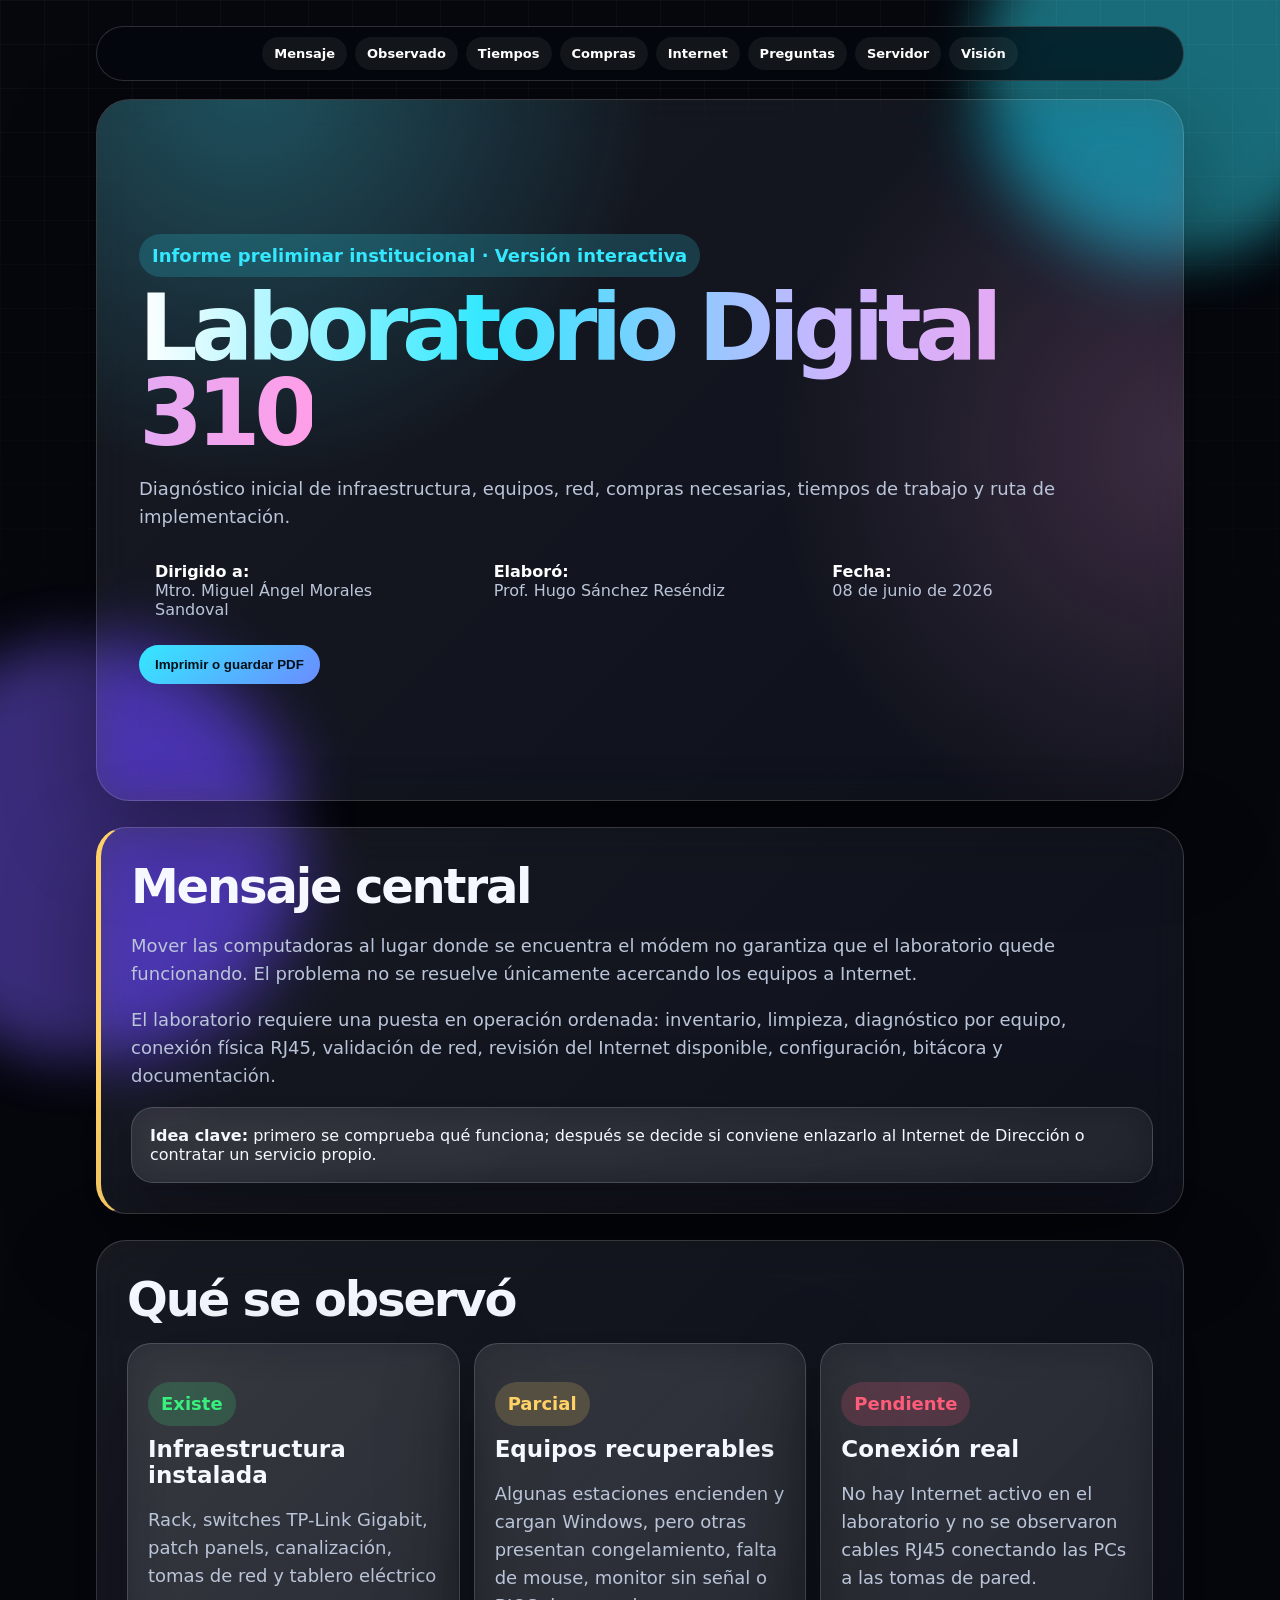
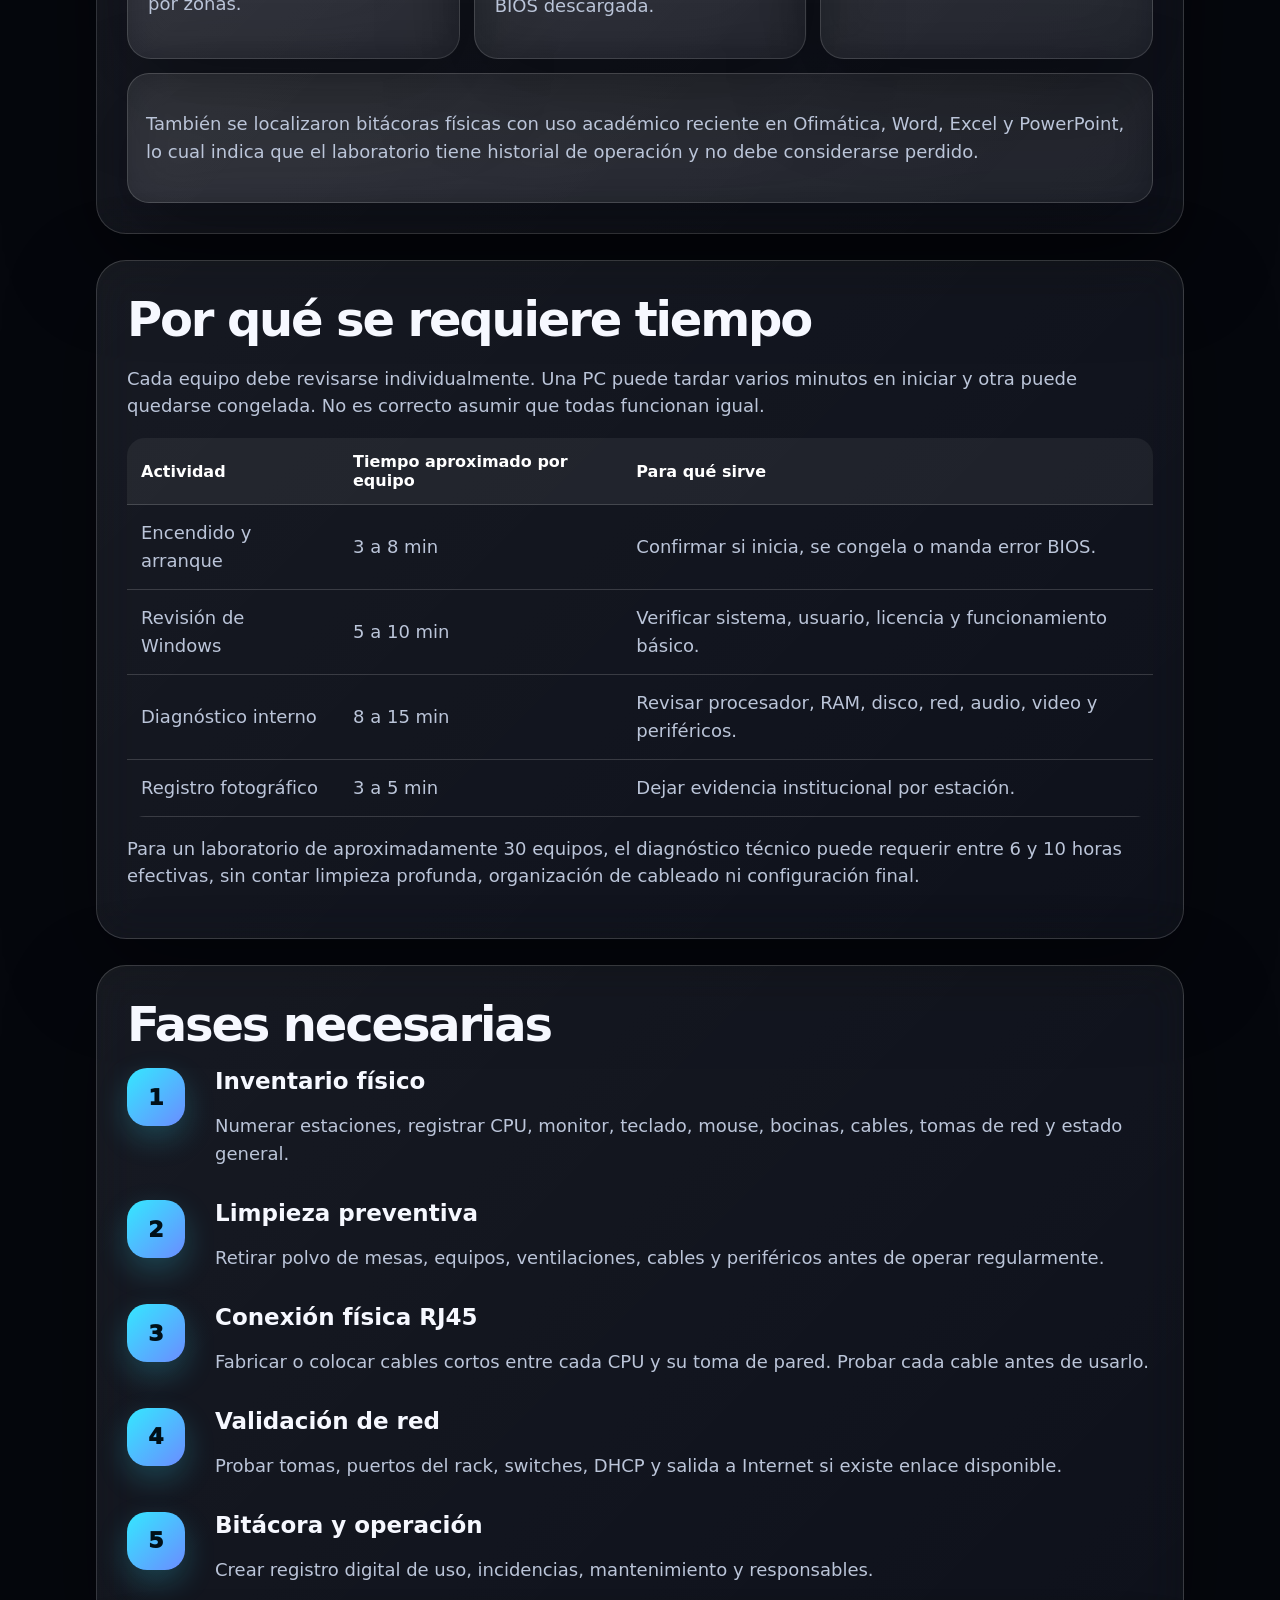
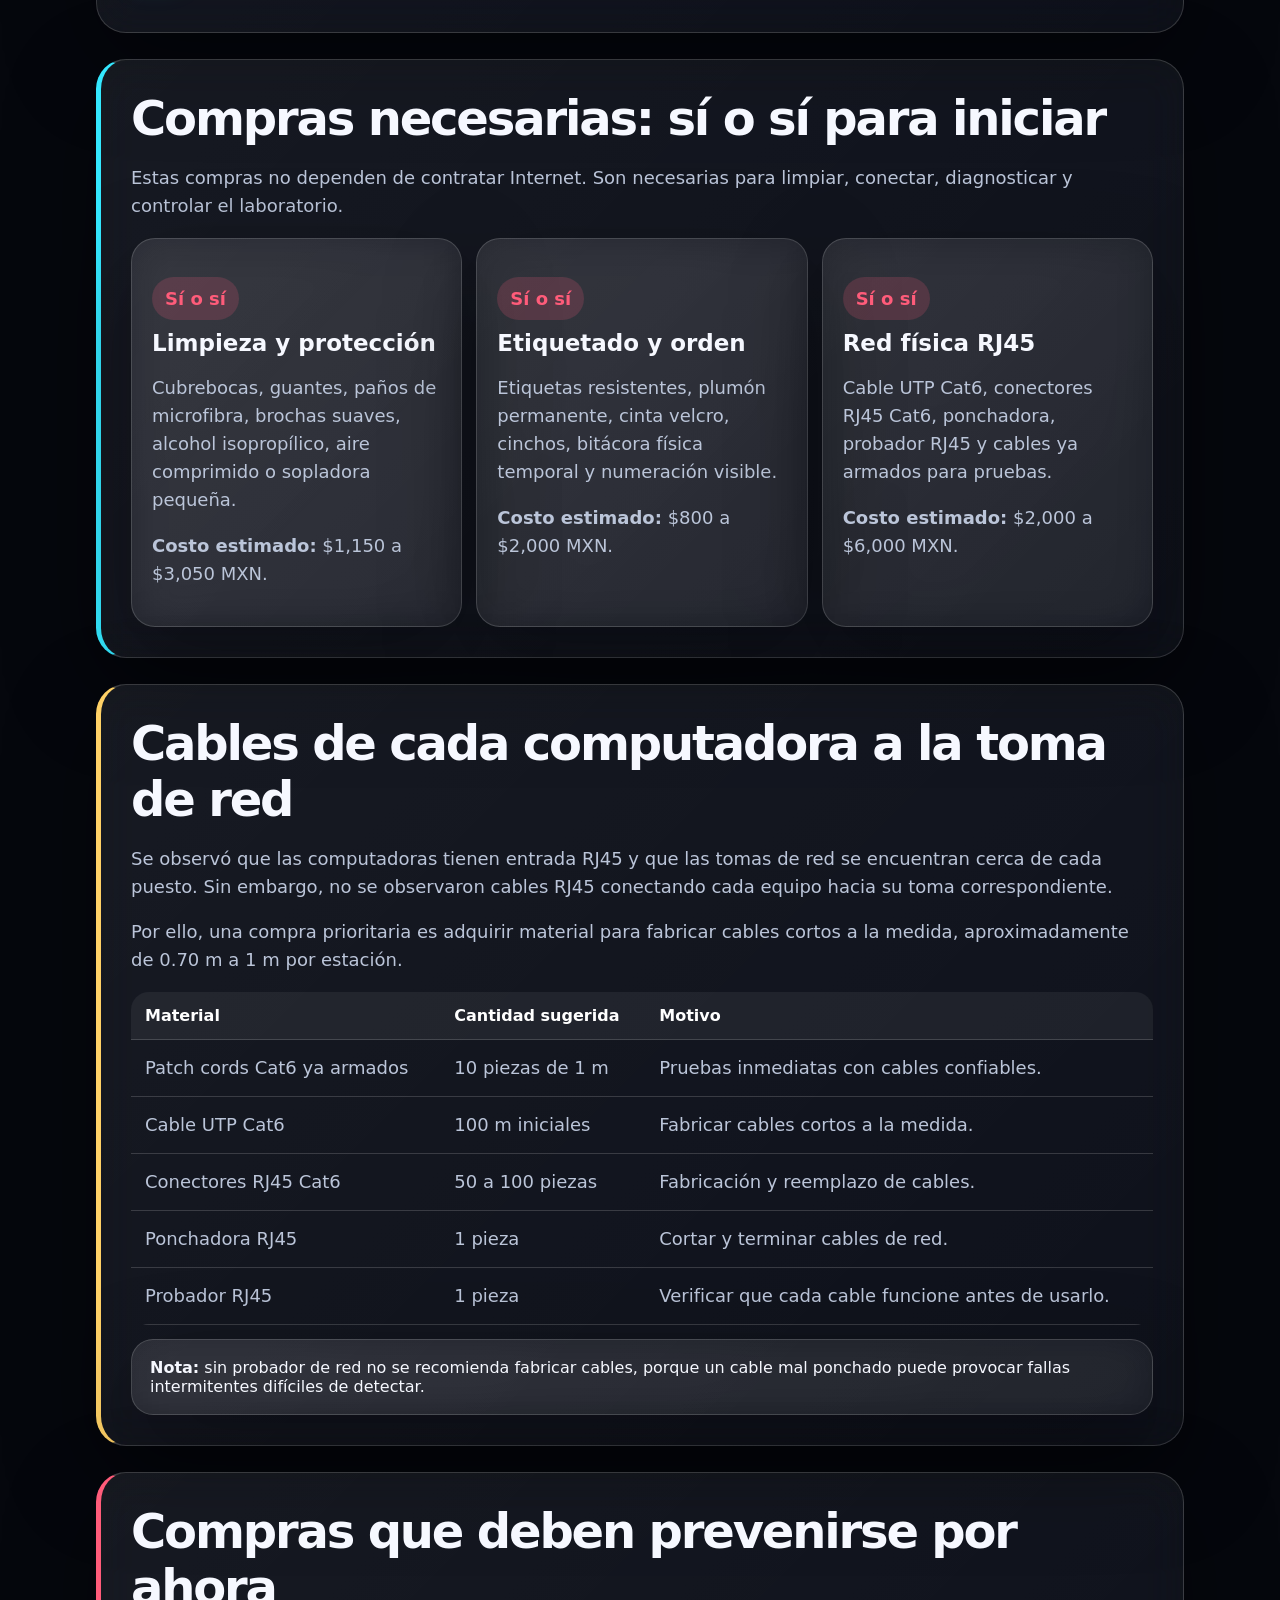
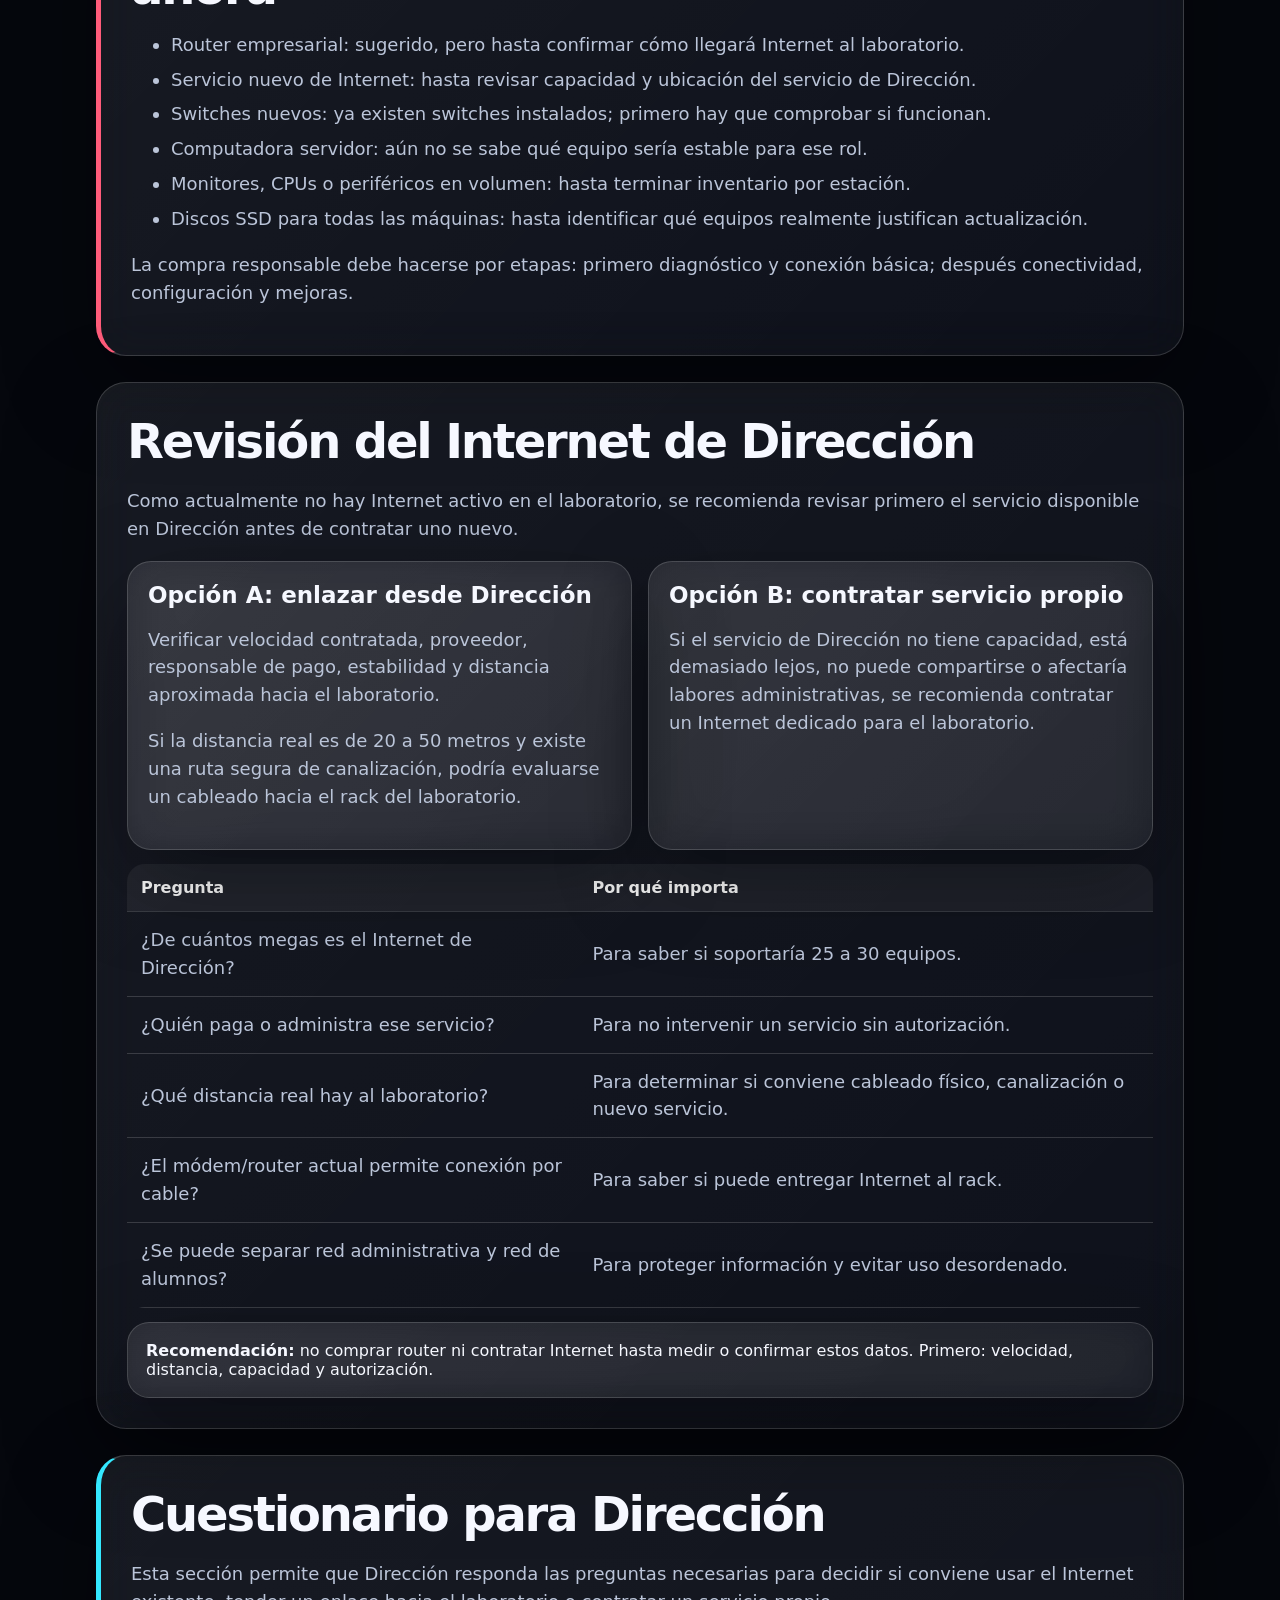
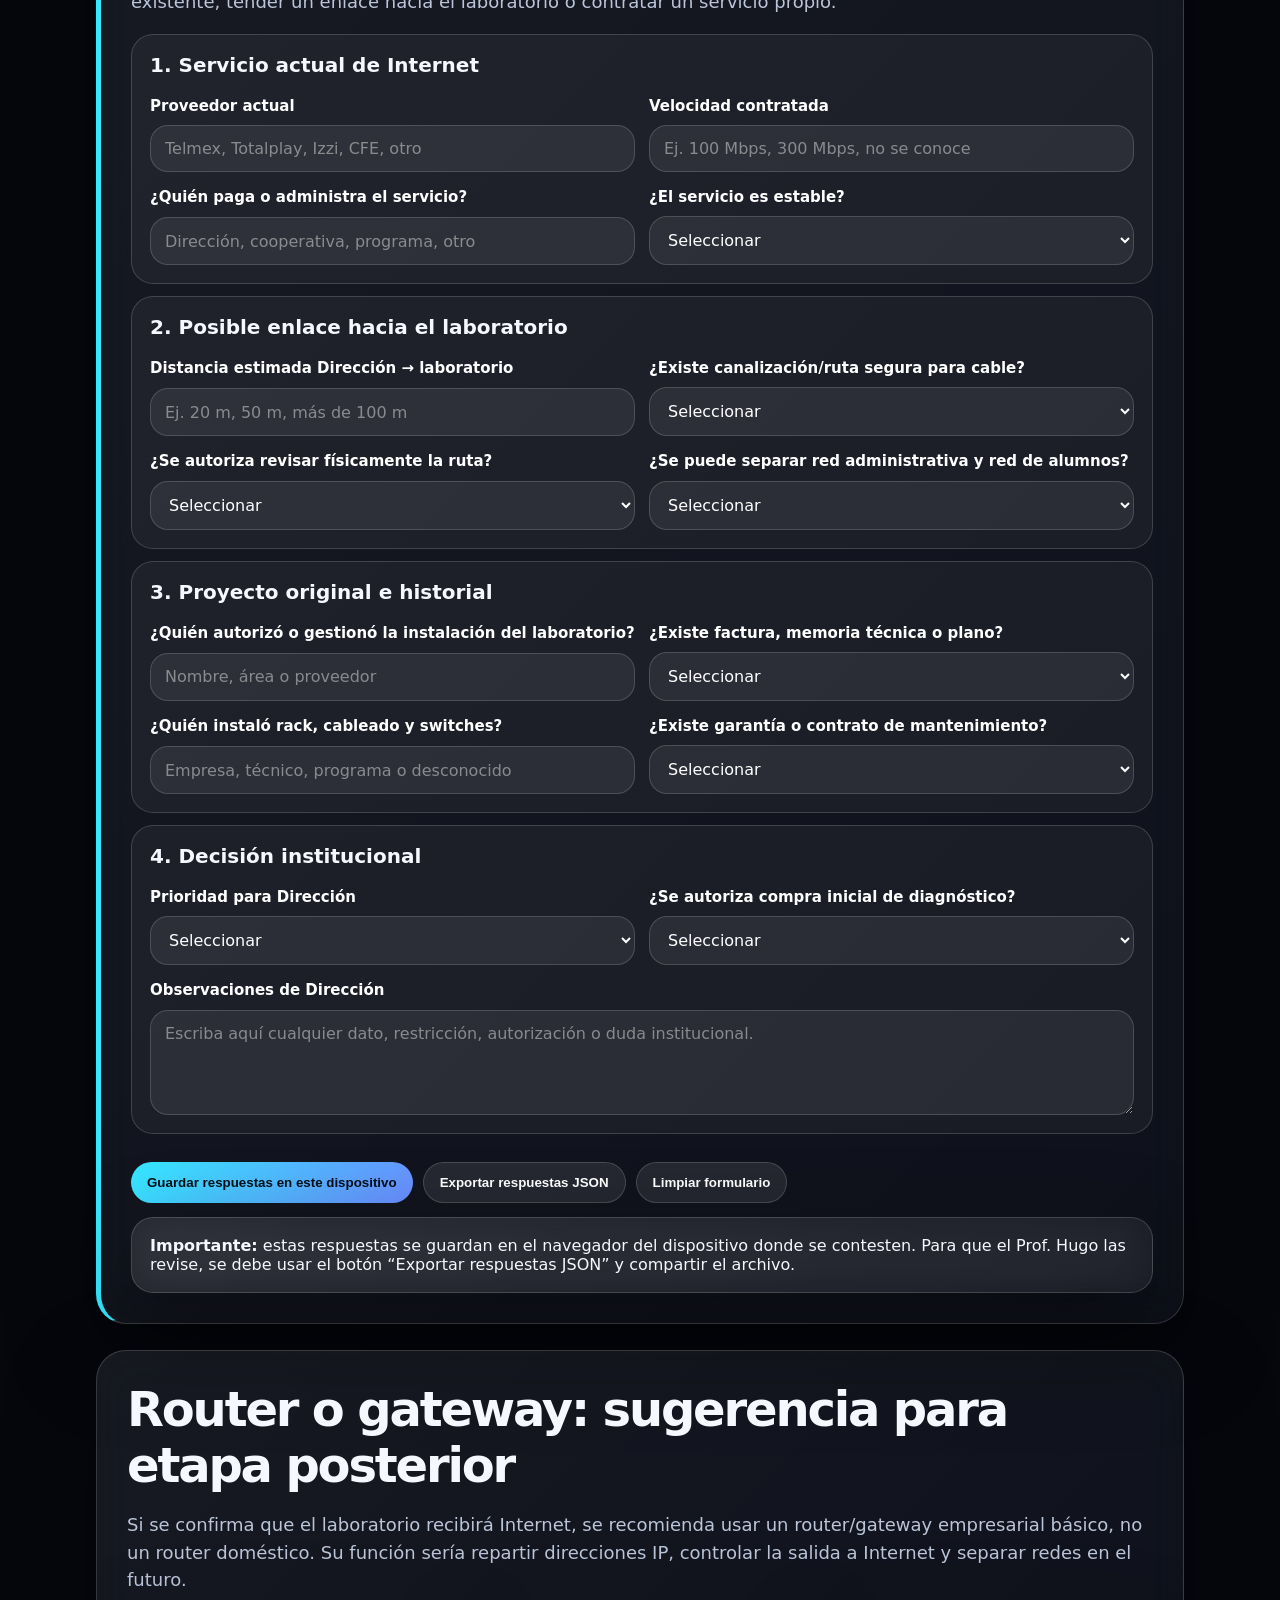
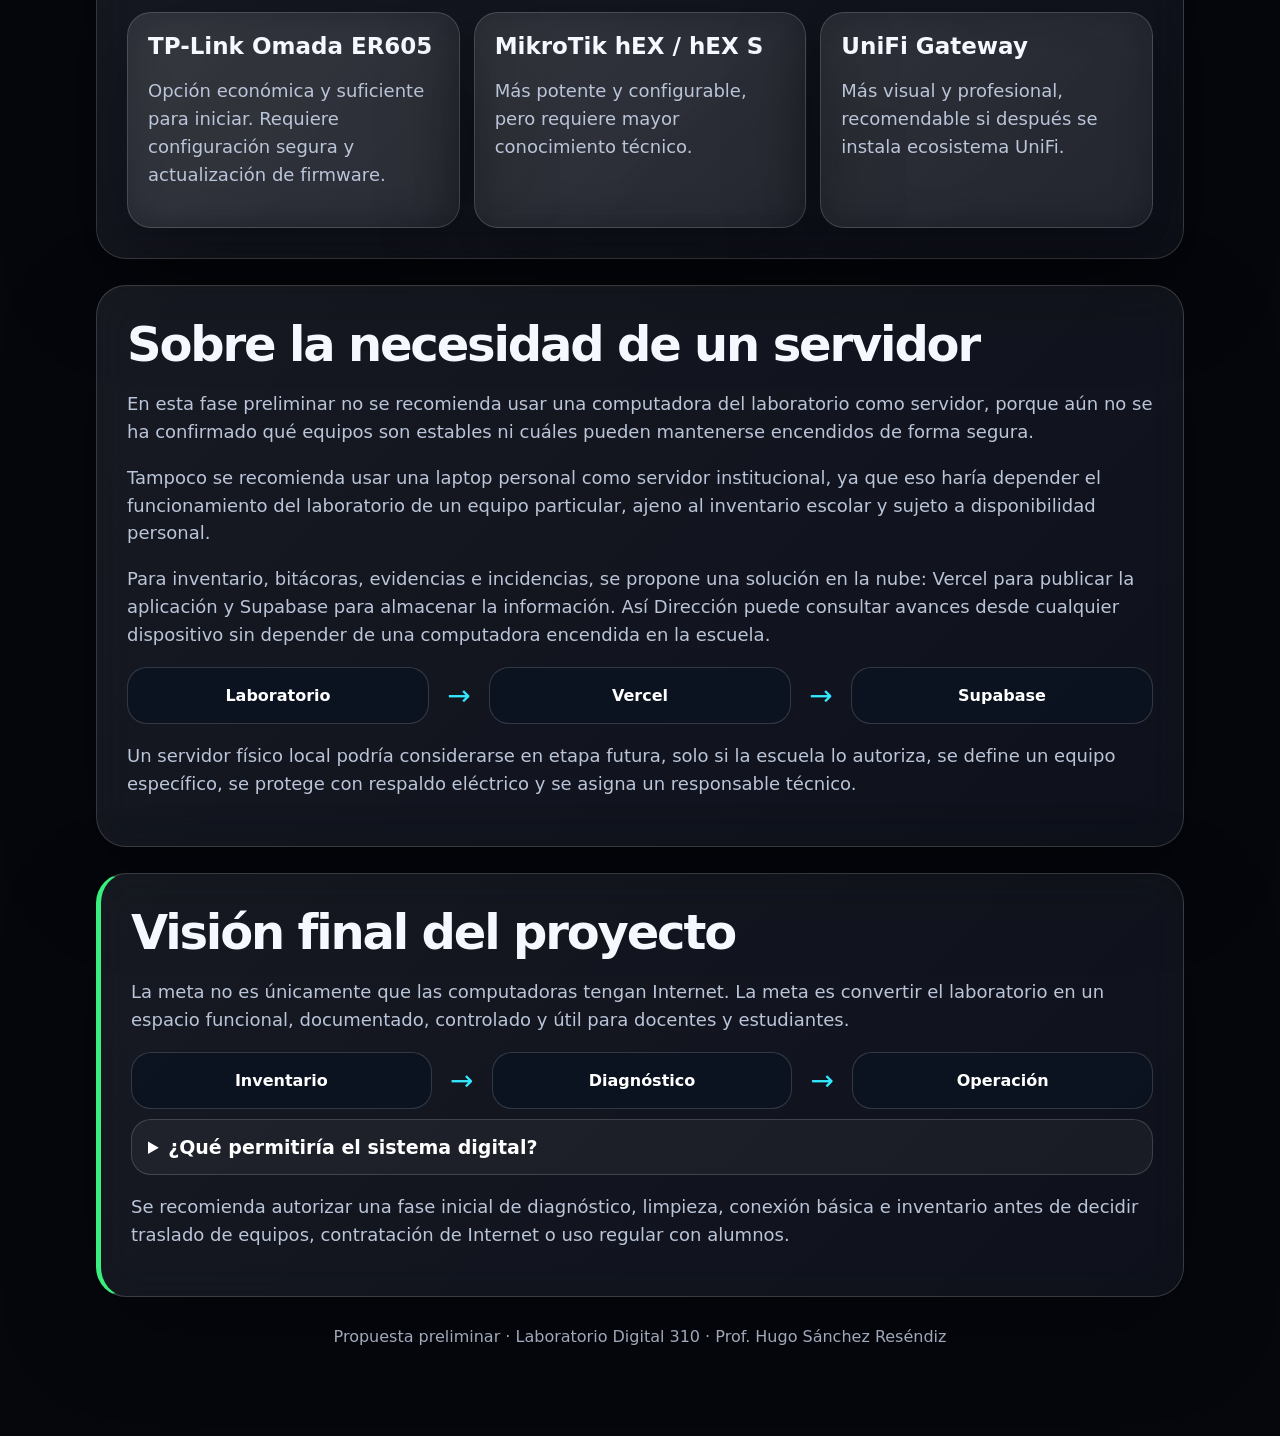
==== commit 8c48fb9c: "feat: agregar cuestionario directivo sobre red e internet" ====
--- a/index.html
+++ b/index.html
@@ -8,16 +8,17 @@
 :root{--bg:#05070d;--glass:rgba(255,255,255,.08);--glass2:rgba(255,255,255,.045);--text:#f6f8ff;--muted:#bbc5d9;--cyan:#34e8ff;--blue:#6b8cff;--green:#39ef7d;--yellow:#ffd166;--red:#ff5c7a;--line:rgba(255,255,255,.16)}
 *{box-sizing:border-box}html{scroll-behavior:smooth}body{margin:0;font-family:system-ui,-apple-system,BlinkMacSystemFont,"Segoe UI",sans-serif;background:var(--bg);color:var(--text);overflow-x:hidden}.orb{position:fixed;border-radius:999px;filter:blur(28px);opacity:.45;z-index:-2}.orb.one{width:380px;height:380px;background:#34e8ff;top:-120px;right:-80px}.orb.two{width:420px;height:420px;background:#7c5cff;bottom:-160px;left:-120px}.noise{position:fixed;inset:0;z-index:-1;background:linear-gradient(rgba(255,255,255,.03) 1px,transparent 1px),linear-gradient(90deg,rgba(255,255,255,.03) 1px,transparent 1px);background-size:44px 44px;mask-image:linear-gradient(to bottom,black,transparent 90%)}
 main{max-width:1120px;margin:auto;padding:26px 16px 90px}.nav{position:sticky;top:10px;z-index:10;display:flex;gap:8px;flex-wrap:wrap;justify-content:center;padding:10px;margin-bottom:18px;border:1px solid var(--line);border-radius:999px;background:rgba(5,7,13,.72);backdrop-filter:blur(18px) saturate(160%)}.nav a{color:#fff;text-decoration:none;font-size:13px;font-weight:800;padding:9px 12px;border-radius:999px;background:rgba(255,255,255,.06)}
-.hero,.section,.card,.mini,.callout{border:1px solid var(--line);background:linear-gradient(135deg,var(--glass),var(--glass2));box-shadow:0 30px 90px rgba(0,0,0,.35);backdrop-filter:blur(22px) saturate(170%);-webkit-backdrop-filter:blur(22px) saturate(170%)}.hero{min-height:78vh;display:grid;align-items:center;padding:42px;border-radius:34px;position:relative;overflow:hidden}.hero:before{content:"";position:absolute;inset:-40%;background:radial-gradient(circle at 30% 20%,rgba(52,232,255,.28),transparent 24%),radial-gradient(circle at 78% 50%,rgba(255,158,232,.18),transparent 25%);animation:float 12s ease-in-out infinite alternate}.hero>*{position:relative}@keyframes float{from{transform:translate3d(-2%,1%,0) scale(1)}to{transform:translate3d(2%,-2%,0) scale(1.06)}}h1{font-size:clamp(44px,8vw,92px);line-height:.92;margin:0 0 18px;letter-spacing:-.07em}h2{font-size:clamp(28px,4vw,48px);margin:0 0 16px;letter-spacing:-.045em}h3{margin:0 0 10px;font-size:23px}p,li,td{color:var(--muted);font-size:18px;line-height:1.55}.gradient{background:linear-gradient(90deg,#fff,var(--cyan),#c9b6ff,#ff9ee8);-webkit-background-clip:text;color:transparent}.meta,.grid{display:grid;grid-template-columns:repeat(3,1fr);gap:14px}.badge,.mini{padding:14px 16px;border-radius:20px;color:var(--muted)}.badge strong,.mini strong{color:#fff}.section{margin-top:26px;padding:30px;border-radius:30px}.card{padding:20px;border-radius:24px}.status{display:inline-block;padding:8px 13px;border-radius:999px;font-weight:900;margin-bottom:10px}.green{background:rgba(56,239,125,.18);color:var(--green)}.yellow{background:rgba(255,209,102,.18);color:var(--yellow)}.red{background:rgba(255,92,122,.18);color:var(--red)}.blue{background:rgba(52,232,255,.18);color:var(--cyan)}.warning{border-left:5px solid var(--yellow)}.danger{border-left:5px solid var(--red)}.success{border-left:5px solid var(--green)}.blueLine{border-left:5px solid var(--cyan)}
-.timeline{display:grid;gap:14px}.step{display:grid;grid-template-columns:72px 1fr;gap:16px;align-items:start}.circle{width:58px;height:58px;border-radius:20px;display:grid;place-items:center;background:linear-gradient(135deg,var(--cyan),var(--blue));color:#001018;font-weight:950;font-size:22px;box-shadow:0 12px 30px rgba(52,232,255,.22)}table{width:100%;border-collapse:collapse;margin-top:14px;overflow:hidden;border-radius:18px}td,th{padding:14px;border-bottom:1px solid var(--line);text-align:left}th{color:white;background:rgba(255,255,255,.06)}.diagram{display:grid;grid-template-columns:1fr 40px 1fr 40px 1fr;gap:10px;margin-top:18px}.node{padding:18px 12px;border-radius:20px;background:rgba(13,20,34,.84);border:1px solid var(--line);text-align:center;color:white;font-weight:900}.arrow{color:var(--cyan);font-size:28px;display:grid;place-items:center}.callout{padding:18px;border-radius:22px;margin-top:14px}.two{display:grid;grid-template-columns:1fr 1fr;gap:16px}.checklist li{margin:7px 0}.footer{margin-top:30px;text-align:center;color:var(--muted)}details{border:1px solid var(--line);border-radius:20px;padding:16px;background:rgba(255,255,255,.045);margin:10px 0}summary{cursor:pointer;color:#fff;font-weight:900;font-size:19px}.small{font-size:15px}.printbtn{border:0;border-radius:999px;padding:12px 16px;font-weight:900;background:linear-gradient(135deg,var(--cyan),var(--blue));color:#001018;cursor:pointer;margin-top:12px}
-@media(max-width:840px){.meta,.grid,.two,.diagram{grid-template-columns:1fr}.arrow{display:none}.hero,.section{padding:22px}.step{grid-template-columns:1fr}.nav{border-radius:24px}.nav a{font-size:12px}table{display:block;overflow-x:auto;white-space:nowrap}}
-@media print{body{background:white;color:#111}.orb,.noise,.nav,.printbtn{display:none}.hero,.section,.card,.mini,.callout{background:white;color:#111;box-shadow:none;backdrop-filter:none}p,li,td{color:#222}.gradient{color:#111;background:none}}
+.hero,.section,.card,.mini,.callout{border:1px solid var(--line);background:linear-gradient(135deg,var(--glass),var(--glass2));box-shadow:0 30px 90px rgba(0,0,0,.35);backdrop-filter:blur(22px) saturate(170%);-webkit-backdrop-filter:blur(22px) saturate(170%)}.hero{min-height:78vh;display:grid;align-items:center;padding:42px;border-radius:34px;position:relative;overflow:hidden}.hero:before{content:"";position:absolute;inset:-40%;background:radial-gradient(circle at 30% 20%,rgba(52,232,255,.28),transparent 24%),radial-gradient(circle at 78% 50%,rgba(255,158,232,.18),transparent 25%);animation:float 12s ease-in-out infinite alternate}.hero>*{position:relative}@keyframes float{from{transform:translate3d(-2%,1%,0) scale(1)}to{transform:translate3d(2%,-2%,0) scale(1.06)}}h1{font-size:clamp(44px,8vw,92px);line-height:.92;margin:0 0 18px;letter-spacing:-.07em}h2{font-size:clamp(28px,4vw,48px);margin:0 0 16px;letter-spacing:-.045em}h3{margin:0 0 10px;font-size:23px}p,li,td,label{color:var(--muted);font-size:18px;line-height:1.55}.gradient{background:linear-gradient(90deg,#fff,var(--cyan),#c9b6ff,#ff9ee8);-webkit-background-clip:text;color:transparent}.meta,.grid{display:grid;grid-template-columns:repeat(3,1fr);gap:14px}.badge,.mini{padding:14px 16px;border-radius:20px;color:var(--muted)}.badge strong,.mini strong{color:#fff}.section{margin-top:26px;padding:30px;border-radius:30px}.card{padding:20px;border-radius:24px}.status{display:inline-block;padding:8px 13px;border-radius:999px;font-weight:900;margin-bottom:10px}.green{background:rgba(56,239,125,.18);color:var(--green)}.yellow{background:rgba(255,209,102,.18);color:var(--yellow)}.red{background:rgba(255,92,122,.18);color:var(--red)}.blue{background:rgba(52,232,255,.18);color:var(--cyan)}.warning{border-left:5px solid var(--yellow)}.danger{border-left:5px solid var(--red)}.success{border-left:5px solid var(--green)}.blueLine{border-left:5px solid var(--cyan)}
+.timeline{display:grid;gap:14px}.step{display:grid;grid-template-columns:72px 1fr;gap:16px;align-items:start}.circle{width:58px;height:58px;border-radius:20px;display:grid;place-items:center;background:linear-gradient(135deg,var(--cyan),var(--blue));color:#001018;font-weight:950;font-size:22px;box-shadow:0 12px 30px rgba(52,232,255,.22)}table{width:100%;border-collapse:collapse;margin-top:14px;overflow:hidden;border-radius:18px}td,th{padding:14px;border-bottom:1px solid var(--line);text-align:left}th{color:white;background:rgba(255,255,255,.06)}.diagram{display:grid;grid-template-columns:1fr 40px 1fr 40px 1fr;gap:10px;margin-top:18px}.node{padding:18px 12px;border-radius:20px;background:rgba(13,20,34,.84);border:1px solid var(--line);text-align:center;color:white;font-weight:900}.arrow{color:var(--cyan);font-size:28px;display:grid;place-items:center}.callout{padding:18px;border-radius:22px;margin-top:14px}.two{display:grid;grid-template-columns:1fr 1fr;gap:16px}.checklist li{margin:7px 0}.footer{margin-top:30px;text-align:center;color:var(--muted)}details{border:1px solid var(--line);border-radius:20px;padding:16px;background:rgba(255,255,255,.045);margin:10px 0}summary{cursor:pointer;color:#fff;font-weight:900;font-size:19px}.small{font-size:15px}.printbtn,.actionbtn{border:0;border-radius:999px;padding:12px 16px;font-weight:900;background:linear-gradient(135deg,var(--cyan),var(--blue));color:#001018;cursor:pointer;margin-top:12px}.actionbtn.secondary{background:rgba(255,255,255,.09);color:#fff;border:1px solid var(--line)}
+.formgrid{display:grid;grid-template-columns:repeat(2,1fr);gap:14px;margin-top:18px}.field{display:grid;gap:7px}.field.full{grid-column:1/-1}input,select,textarea{width:100%;border:1px solid var(--line);border-radius:18px;background:rgba(255,255,255,.07);color:#fff;padding:13px 14px;font:inherit;outline:none}textarea{min-height:105px;resize:vertical}input::placeholder,textarea::placeholder{color:rgba(255,255,255,.44)}.form-actions{display:flex;gap:10px;flex-wrap:wrap;margin-top:16px}.saved{color:var(--green);font-weight:900;display:none}.saved.show{display:inline-block}.question-card{padding:18px;border-radius:22px;border:1px solid var(--line);background:rgba(255,255,255,.045);margin:12px 0}.question-card h3{font-size:20px}.question-card label{font-size:15px;font-weight:850;color:#fff}
+@media(max-width:840px){.meta,.grid,.two,.diagram,.formgrid{grid-template-columns:1fr}.arrow{display:none}.hero,.section{padding:22px}.step{grid-template-columns:1fr}.nav{border-radius:24px}.nav a{font-size:12px}table{display:block;overflow-x:auto;white-space:nowrap}}
+@media print{body{background:white;color:#111}.orb,.noise,.nav,.printbtn,.actionbtn,.form-actions{display:none}.hero,.section,.card,.mini,.callout,.question-card{background:white;color:#111;box-shadow:none;backdrop-filter:none}p,li,td,label{color:#222}.gradient{color:#111;background:none}input,select,textarea{color:#111;border:1px solid #777;background:white}}
 </style>
 </head>
 <body>
 <div class="orb one"></div><div class="orb two"></div><div class="noise"></div>
 <main>
-<nav class="nav"><a href="#mensaje">Mensaje</a><a href="#observado">Observado</a><a href="#tiempos">Tiempos</a><a href="#compras">Compras</a><a href="#internet">Internet</a><a href="#servidor">Servidor</a><a href="#vision">Visión</a></nav>
+<nav class="nav"><a href="#mensaje">Mensaje</a><a href="#observado">Observado</a><a href="#tiempos">Tiempos</a><a href="#compras">Compras</a><a href="#internet">Internet</a><a href="#preguntas">Preguntas</a><a href="#servidor">Servidor</a><a href="#vision">Visión</a></nav>
 <section class="hero">
   <div>
     <p class="status blue">Informe preliminar institucional · Versión interactiva</p>
@@ -39,10 +40,20 @@
 <section class="section warning"><h2>Cables de cada computadora a la toma de red</h2><p>Se observó que las computadoras tienen entrada RJ45 y que las tomas de red se encuentran cerca de cada puesto. Sin embargo, no se observaron cables RJ45 conectando cada equipo hacia su toma correspondiente.</p><p>Por ello, una compra prioritaria es adquirir material para fabricar cables cortos a la medida, aproximadamente de 0.70 m a 1 m por estación.</p><table><tr><th>Material</th><th>Cantidad sugerida</th><th>Motivo</th></tr><tr><td>Patch cords Cat6 ya armados</td><td>10 piezas de 1 m</td><td>Pruebas inmediatas con cables confiables.</td></tr><tr><td>Cable UTP Cat6</td><td>100 m iniciales</td><td>Fabricar cables cortos a la medida.</td></tr><tr><td>Conectores RJ45 Cat6</td><td>50 a 100 piezas</td><td>Fabricación y reemplazo de cables.</td></tr><tr><td>Ponchadora RJ45</td><td>1 pieza</td><td>Cortar y terminar cables de red.</td></tr><tr><td>Probador RJ45</td><td>1 pieza</td><td>Verificar que cada cable funcione antes de usarlo.</td></tr></table><div class="callout"><strong>Nota:</strong> sin probador de red no se recomienda fabricar cables, porque un cable mal ponchado puede provocar fallas intermitentes difíciles de detectar.</div></section>
 <section class="section danger"><h2>Compras que deben prevenirse por ahora</h2><ul class="checklist"><li>Router empresarial: sugerido, pero hasta confirmar cómo llegará Internet al laboratorio.</li><li>Servicio nuevo de Internet: hasta revisar capacidad y ubicación del servicio de Dirección.</li><li>Switches nuevos: ya existen switches instalados; primero hay que comprobar si funcionan.</li><li>Computadora servidor: aún no se sabe qué equipo sería estable para ese rol.</li><li>Monitores, CPUs o periféricos en volumen: hasta terminar inventario por estación.</li><li>Discos SSD para todas las máquinas: hasta identificar qué equipos realmente justifican actualización.</li></ul><p>La compra responsable debe hacerse por etapas: primero diagnóstico y conexión básica; después conectividad, configuración y mejoras.</p></section>
 <section id="internet" class="section"><h2>Revisión del Internet de Dirección</h2><p>Como actualmente no hay Internet activo en el laboratorio, se recomienda revisar primero el servicio disponible en Dirección antes de contratar uno nuevo.</p><div class="two"><div class="card"><h3>Opción A: enlazar desde Dirección</h3><p>Verificar velocidad contratada, proveedor, responsable de pago, estabilidad y distancia aproximada hacia el laboratorio.</p><p>Si la distancia real es de 20 a 50 metros y existe una ruta segura de canalización, podría evaluarse un cableado hacia el rack del laboratorio.</p></div><div class="card"><h3>Opción B: contratar servicio propio</h3><p>Si el servicio de Dirección no tiene capacidad, está demasiado lejos, no puede compartirse o afectaría labores administrativas, se recomienda contratar un Internet dedicado para el laboratorio.</p></div></div><table><tr><th>Pregunta</th><th>Por qué importa</th></tr><tr><td>¿De cuántos megas es el Internet de Dirección?</td><td>Para saber si soportaría 25 a 30 equipos.</td></tr><tr><td>¿Quién paga o administra ese servicio?</td><td>Para no intervenir un servicio sin autorización.</td></tr><tr><td>¿Qué distancia real hay al laboratorio?</td><td>Para determinar si conviene cableado físico, canalización o nuevo servicio.</td></tr><tr><td>¿El módem/router actual permite conexión por cable?</td><td>Para saber si puede entregar Internet al rack.</td></tr><tr><td>¿Se puede separar red administrativa y red de alumnos?</td><td>Para proteger información y evitar uso desordenado.</td></tr></table><div class="callout"><strong>Recomendación:</strong> no comprar router ni contratar Internet hasta medir o confirmar estos datos. Primero: velocidad, distancia, capacidad y autorización.</div></section>
+<section id="preguntas" class="section blueLine"><h2>Cuestionario para Dirección</h2><p>Esta sección permite que Dirección responda las preguntas necesarias para decidir si conviene usar el Internet existente, tender un enlace hacia el laboratorio o contratar un servicio propio.</p><form id="directorForm"><div class="question-card"><h3>1. Servicio actual de Internet</h3><div class="formgrid"><div class="field"><label>Proveedor actual</label><input name="proveedor" placeholder="Telmex, Totalplay, Izzi, CFE, otro"></div><div class="field"><label>Velocidad contratada</label><input name="velocidad" placeholder="Ej. 100 Mbps, 300 Mbps, no se conoce"></div><div class="field"><label>¿Quién paga o administra el servicio?</label><input name="responsablePago" placeholder="Dirección, cooperativa, programa, otro"></div><div class="field"><label>¿El servicio es estable?</label><select name="estabilidad"><option value="">Seleccionar</option><option>Sí</option><option>No</option><option>A veces falla</option><option>No se sabe</option></select></div></div></div><div class="question-card"><h3>2. Posible enlace hacia el laboratorio</h3><div class="formgrid"><div class="field"><label>Distancia estimada Dirección → laboratorio</label><input name="distancia" placeholder="Ej. 20 m, 50 m, más de 100 m"></div><div class="field"><label>¿Existe canalización/ruta segura para cable?</label><select name="canalizacion"><option value="">Seleccionar</option><option>Sí</option><option>No</option><option>No se sabe</option></select></div><div class="field"><label>¿Se autoriza revisar físicamente la ruta?</label><select name="autorizaRevision"><option value="">Seleccionar</option><option>Sí</option><option>No</option><option>Pendiente</option></select></div><div class="field"><label>¿Se puede separar red administrativa y red de alumnos?</label><select name="separarRedes"><option value="">Seleccionar</option><option>Sí</option><option>No</option><option>Requiere asesoría</option></select></div></div></div><div class="question-card"><h3>3. Proyecto original e historial</h3><div class="formgrid"><div class="field"><label>¿Quién autorizó o gestionó la instalación del laboratorio?</label><input name="autorizaProyecto" placeholder="Nombre, área o proveedor"></div><div class="field"><label>¿Existe factura, memoria técnica o plano?</label><select name="documentacion"><option value="">Seleccionar</option><option>Sí</option><option>No</option><option>No se sabe</option></select></div><div class="field"><label>¿Quién instaló rack, cableado y switches?</label><input name="instalador" placeholder="Empresa, técnico, programa o desconocido"></div><div class="field"><label>¿Existe garantía o contrato de mantenimiento?</label><select name="garantia"><option value="">Seleccionar</option><option>Sí</option><option>No</option><option>No se sabe</option></select></div></div></div><div class="question-card"><h3>4. Decisión institucional</h3><div class="formgrid"><div class="field"><label>Prioridad para Dirección</label><select name="prioridad"><option value="">Seleccionar</option><option>Activar laboratorio con Internet</option><option>Primero inventario y limpieza</option><option>Revisar costos antes de decidir</option><option>Otro</option></select></div><div class="field"><label>¿Se autoriza compra inicial de diagnóstico?</label><select name="autorizaCompra"><option value="">Seleccionar</option><option>Sí</option><option>No</option><option>Pendiente de cotización</option></select></div><div class="field full"><label>Observaciones de Dirección</label><textarea name="observacionesDireccion" placeholder="Escriba aquí cualquier dato, restricción, autorización o duda institucional."></textarea></div></div></div><div class="form-actions"><button type="button" class="actionbtn" onclick="saveDirectorAnswers()">Guardar respuestas en este dispositivo</button><button type="button" class="actionbtn secondary" onclick="exportDirectorAnswers()">Exportar respuestas JSON</button><button type="button" class="actionbtn secondary" onclick="clearDirectorAnswers()">Limpiar formulario</button><span id="saveStatus" class="saved">Respuestas guardadas.</span></div></form><div class="callout"><strong>Importante:</strong> estas respuestas se guardan en el navegador del dispositivo donde se contesten. Para que el Prof. Hugo las revise, se debe usar el botón “Exportar respuestas JSON” y compartir el archivo.</div></section>
 <section class="section"><h2>Router o gateway: sugerencia para etapa posterior</h2><p>Si se confirma que el laboratorio recibirá Internet, se recomienda usar un router/gateway empresarial básico, no un router doméstico. Su función sería repartir direcciones IP, controlar la salida a Internet y separar redes en el futuro.</p><div class="grid"><div class="card"><h3>TP-Link Omada ER605</h3><p>Opción económica y suficiente para iniciar. Requiere configuración segura y actualización de firmware.</p></div><div class="card"><h3>MikroTik hEX / hEX S</h3><p>Más potente y configurable, pero requiere mayor conocimiento técnico.</p></div><div class="card"><h3>UniFi Gateway</h3><p>Más visual y profesional, recomendable si después se instala ecosistema UniFi.</p></div></div></section>
 <section id="servidor" class="section"><h2>Sobre la necesidad de un servidor</h2><p>En esta fase preliminar no se recomienda usar una computadora del laboratorio como servidor, porque aún no se ha confirmado qué equipos son estables ni cuáles pueden mantenerse encendidos de forma segura.</p><p>Tampoco se recomienda usar una laptop personal como servidor institucional, ya que eso haría depender el funcionamiento del laboratorio de un equipo particular, ajeno al inventario escolar y sujeto a disponibilidad personal.</p><p>Para inventario, bitácoras, evidencias e incidencias, se propone una solución en la nube: Vercel para publicar la aplicación y Supabase para almacenar la información. Así Dirección puede consultar avances desde cualquier dispositivo sin depender de una computadora encendida en la escuela.</p><div class="diagram"><div class="node">Laboratorio</div><div class="arrow">→</div><div class="node">Vercel</div><div class="arrow">→</div><div class="node">Supabase</div></div><p>Un servidor físico local podría considerarse en etapa futura, solo si la escuela lo autoriza, se define un equipo específico, se protege con respaldo eléctrico y se asigna un responsable técnico.</p></section>
 <section id="vision" class="section success"><h2>Visión final del proyecto</h2><p>La meta no es únicamente que las computadoras tengan Internet. La meta es convertir el laboratorio en un espacio funcional, documentado, controlado y útil para docentes y estudiantes.</p><div class="diagram"><div class="node">Inventario</div><div class="arrow">→</div><div class="node">Diagnóstico</div><div class="arrow">→</div><div class="node">Operación</div></div><details><summary>¿Qué permitiría el sistema digital?</summary><ul><li>Registrar equipos, fotos y estado por estación.</li><li>Levantar incidencias de hardware, red, limpieza y uso.</li><li>Consultar historial de mantenimiento.</li><li>Generar reportes para Dirección.</li><li>Evitar depender solo de bitácoras en papel.</li></ul></details><p>Se recomienda autorizar una fase inicial de diagnóstico, limpieza, conexión básica e inventario antes de decidir traslado de equipos, contratación de Internet o uso regular con alumnos.</p></section>
 <div class="footer">Propuesta preliminar · Laboratorio Digital 310 · Prof. Hugo Sánchez Reséndiz</div>
 </main>
+<script>
+const directorKey='lab310_director_answers_v1';
+function getFormData(){const form=document.getElementById('directorForm');const data={updatedAt:new Date().toISOString()};Array.from(new FormData(form).entries()).forEach(([k,v])=>data[k]=v);return data;}
+function setFormData(data){const form=document.getElementById('directorForm');if(!form||!data)return;Object.keys(data).forEach(k=>{const el=form.elements[k];if(el)el.value=data[k]||'';});}
+function saveDirectorAnswers(){localStorage.setItem(directorKey,JSON.stringify(getFormData()));const s=document.getElementById('saveStatus');s.classList.add('show');setTimeout(()=>s.classList.remove('show'),2200);}
+function exportDirectorAnswers(){const data=getFormData();localStorage.setItem(directorKey,JSON.stringify(data));const blob=new Blob([JSON.stringify(data,null,2)],{type:'application/json'});const a=document.createElement('a');a.href=URL.createObjectURL(blob);a.download='respuestas-direccion-lab310.json';a.click();URL.revokeObjectURL(a.href);}
+function clearDirectorAnswers(){if(confirm('¿Limpiar respuestas guardadas en este dispositivo?')){localStorage.removeItem(directorKey);document.getElementById('directorForm').reset();}}
+window.addEventListener('DOMContentLoaded',()=>{try{setFormData(JSON.parse(localStorage.getItem(directorKey)||'{}'));}catch(e){console.warn(e)}});
+</script>
 </body>
 </html>
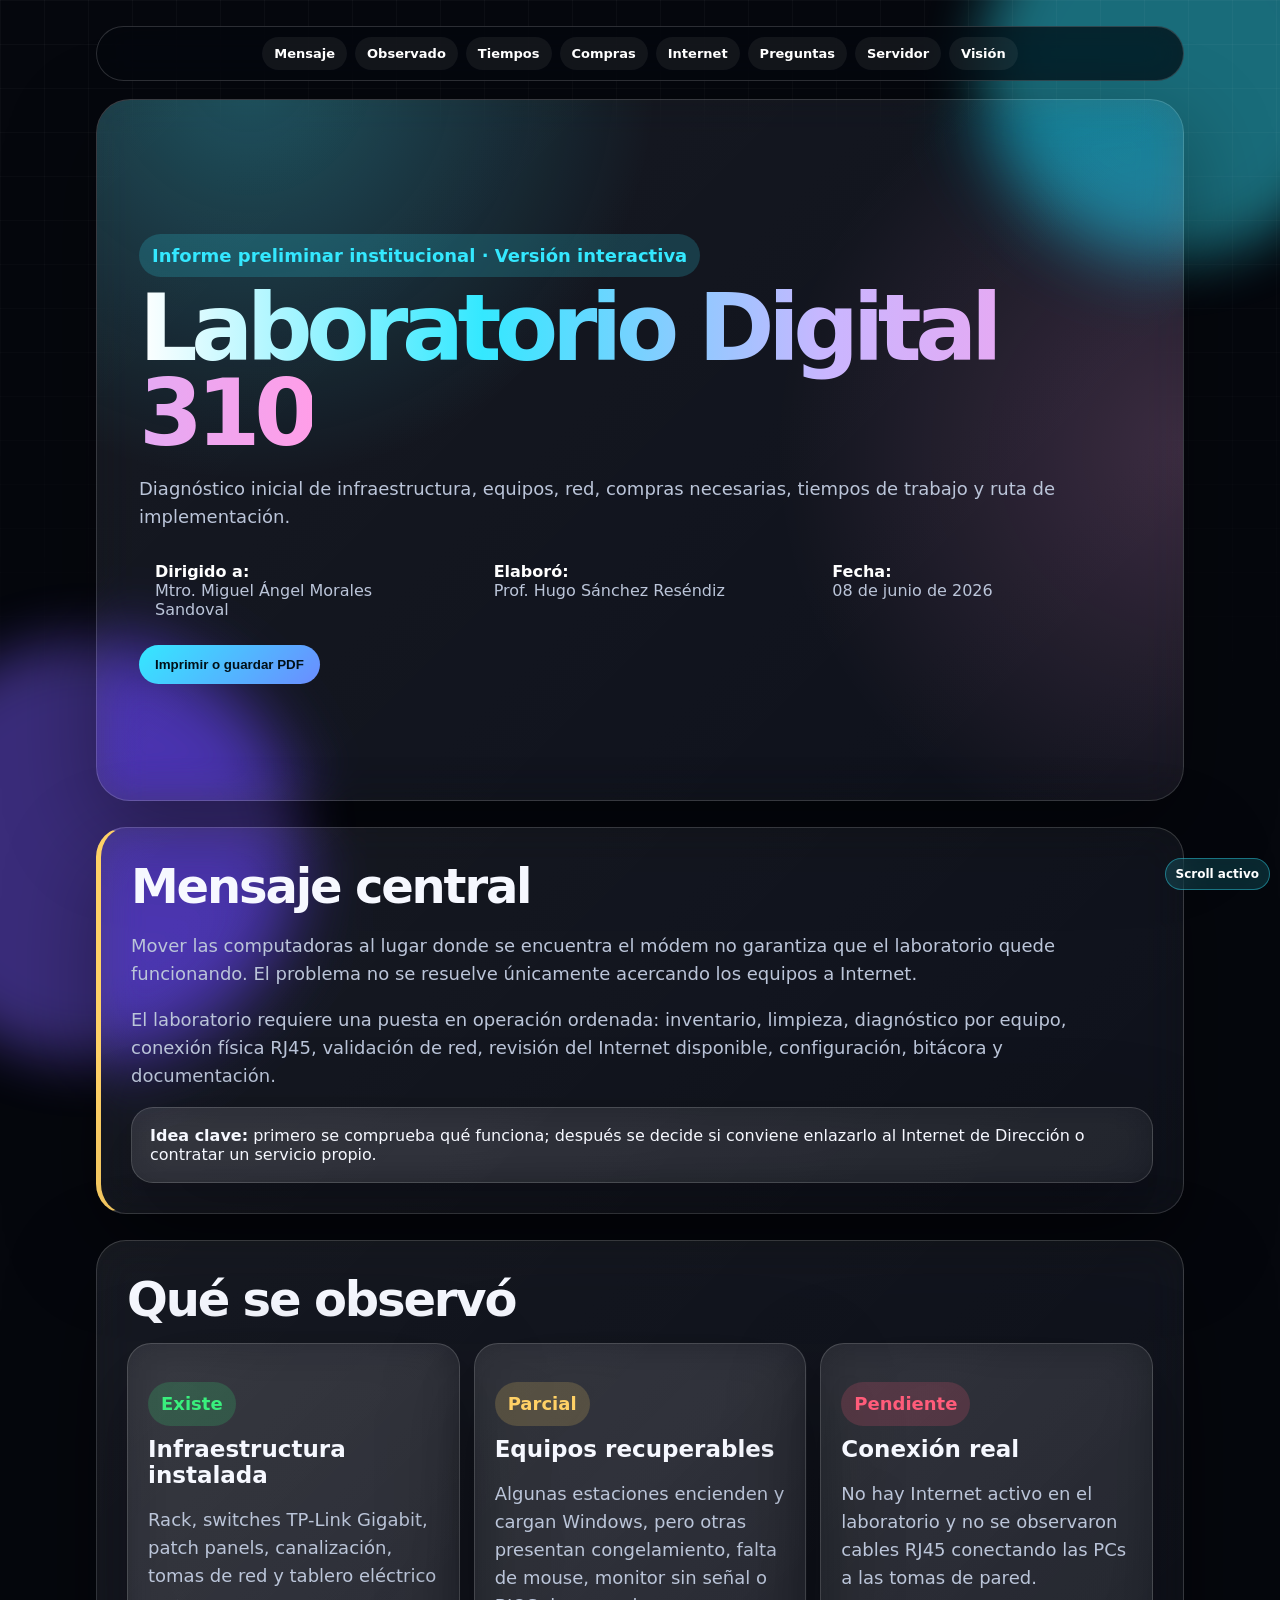
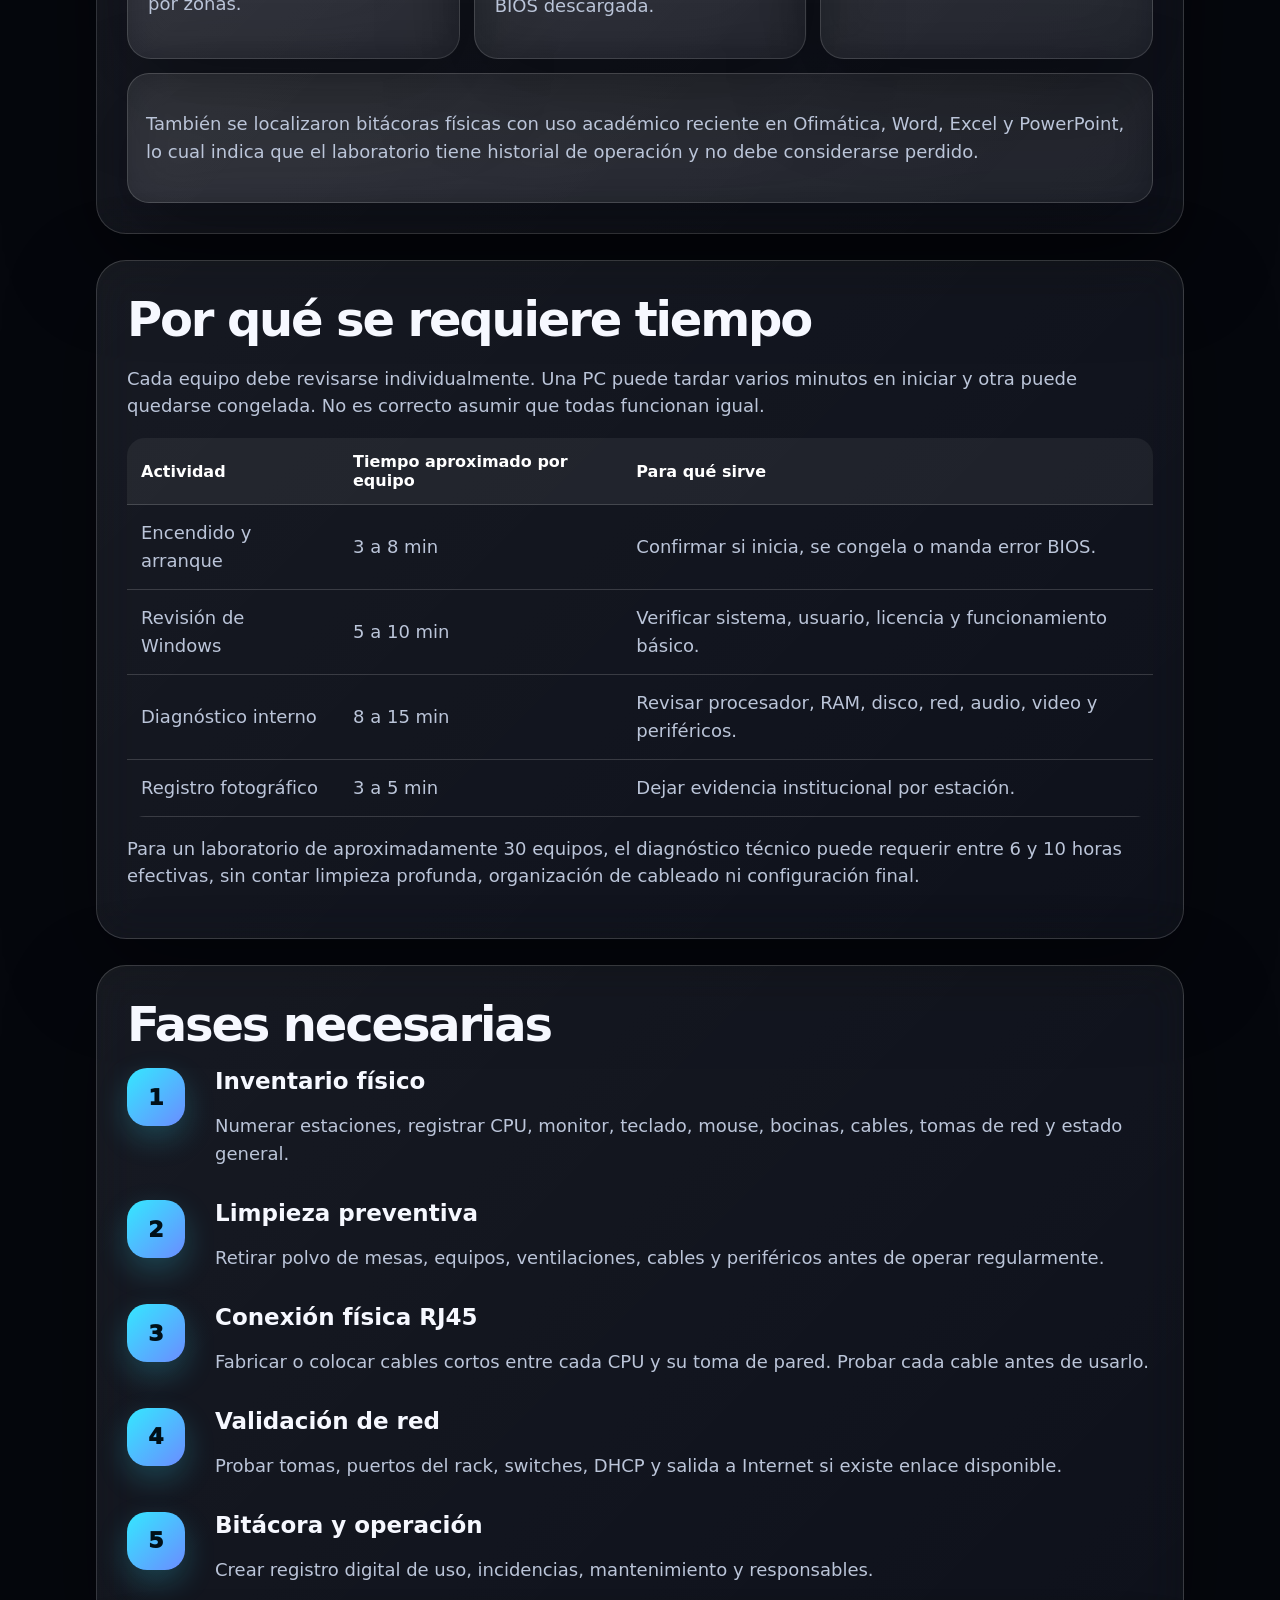
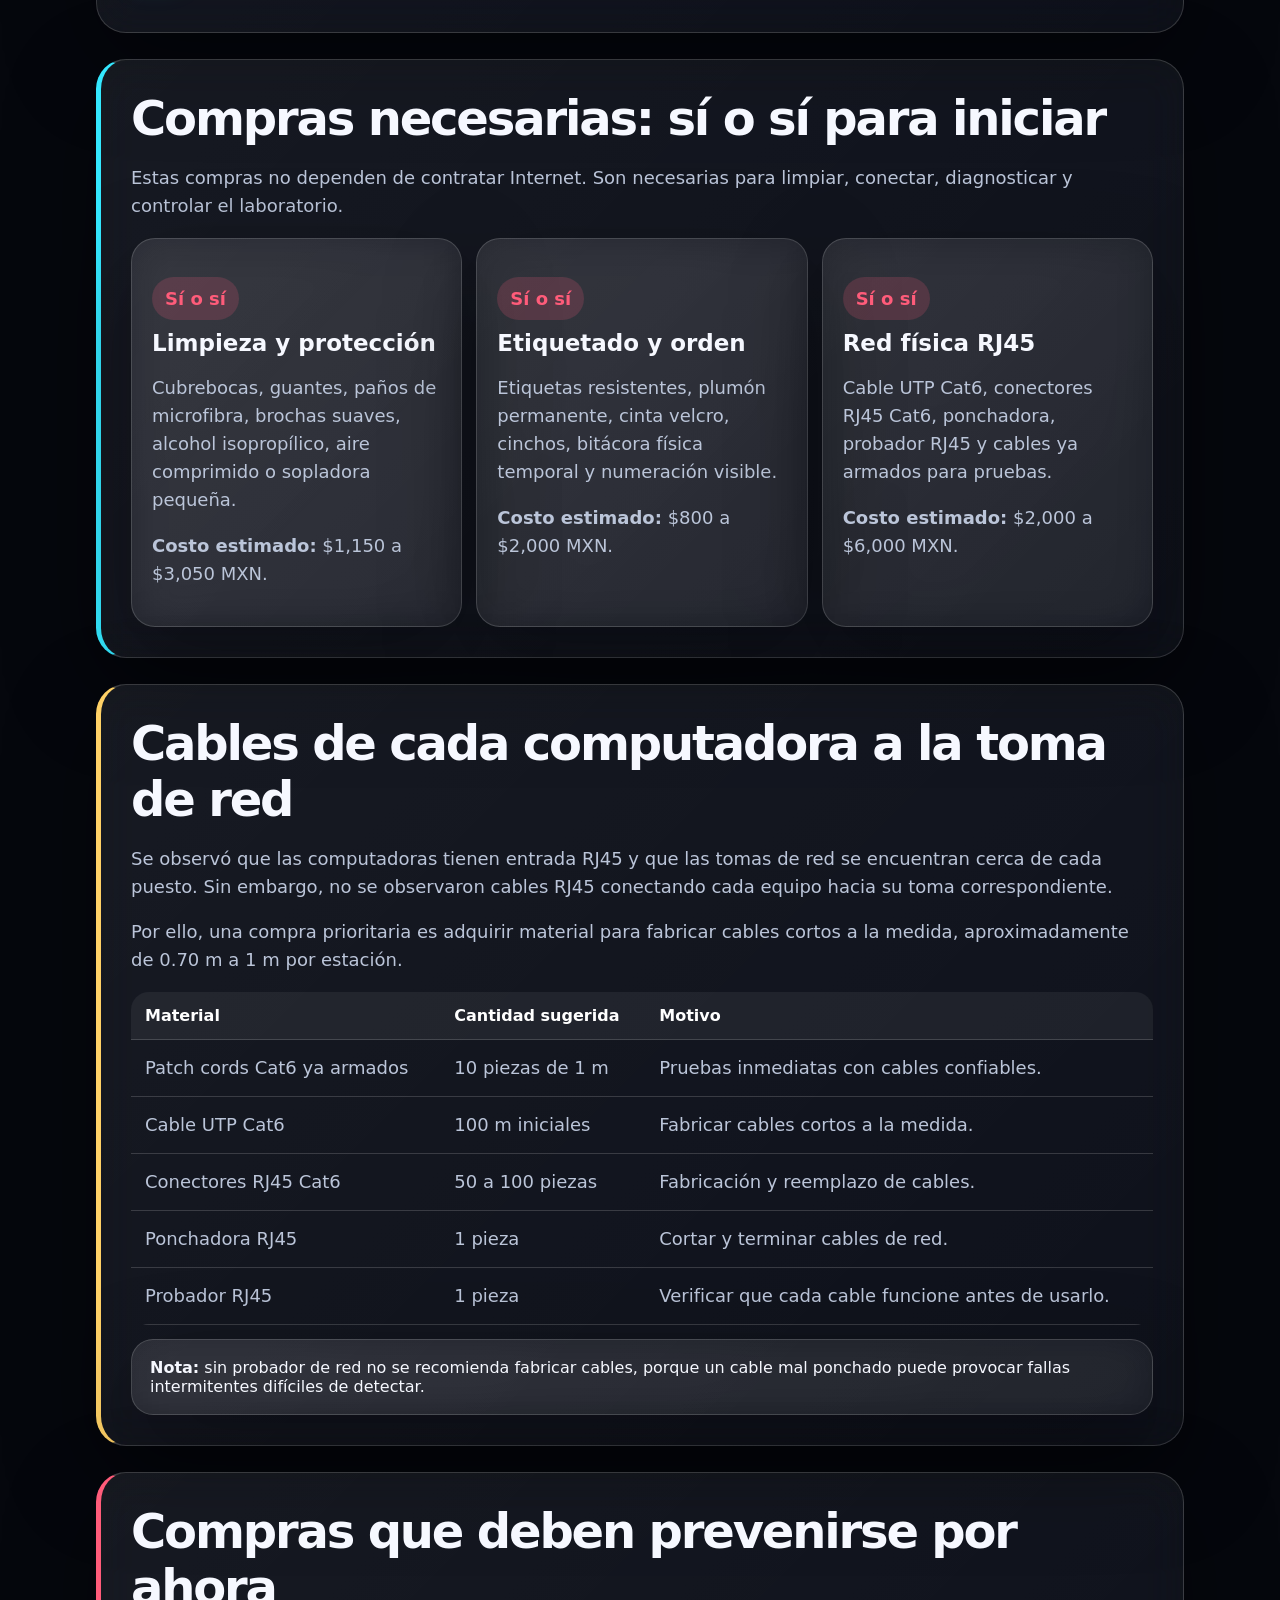
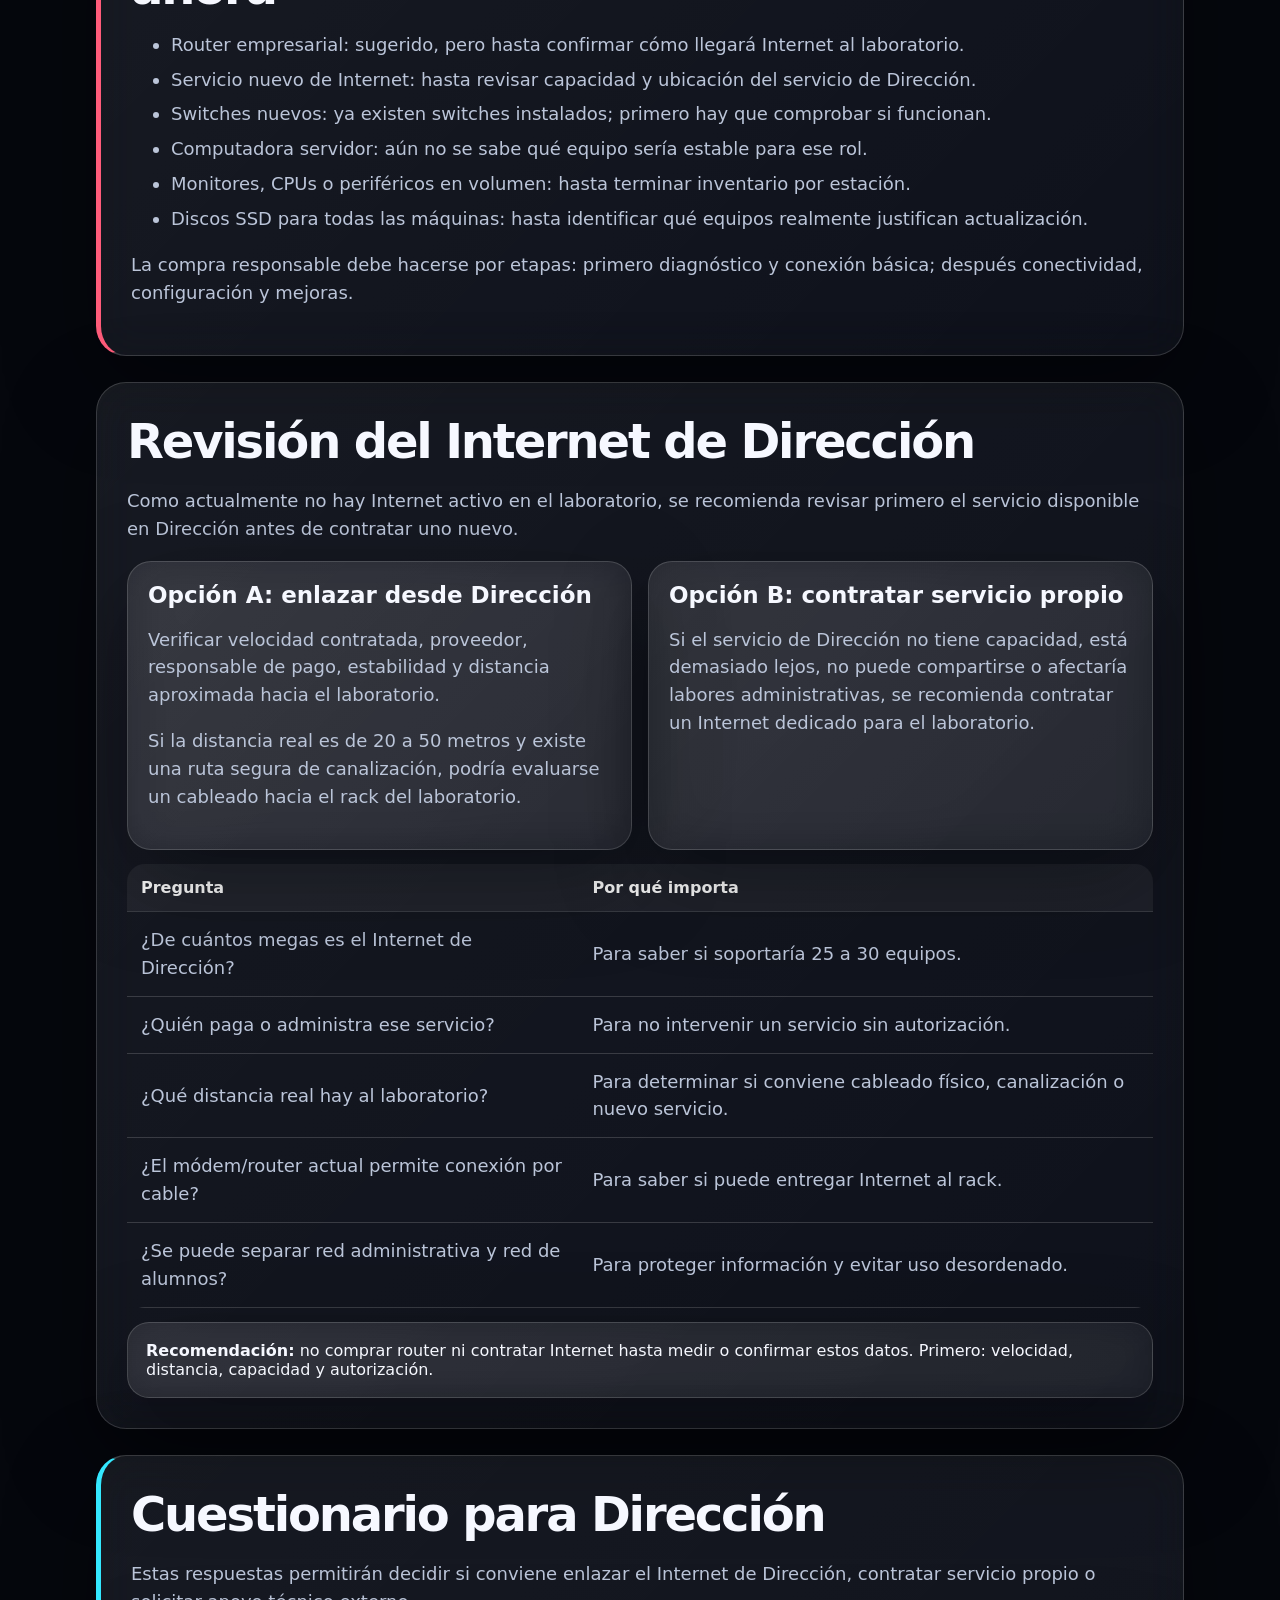
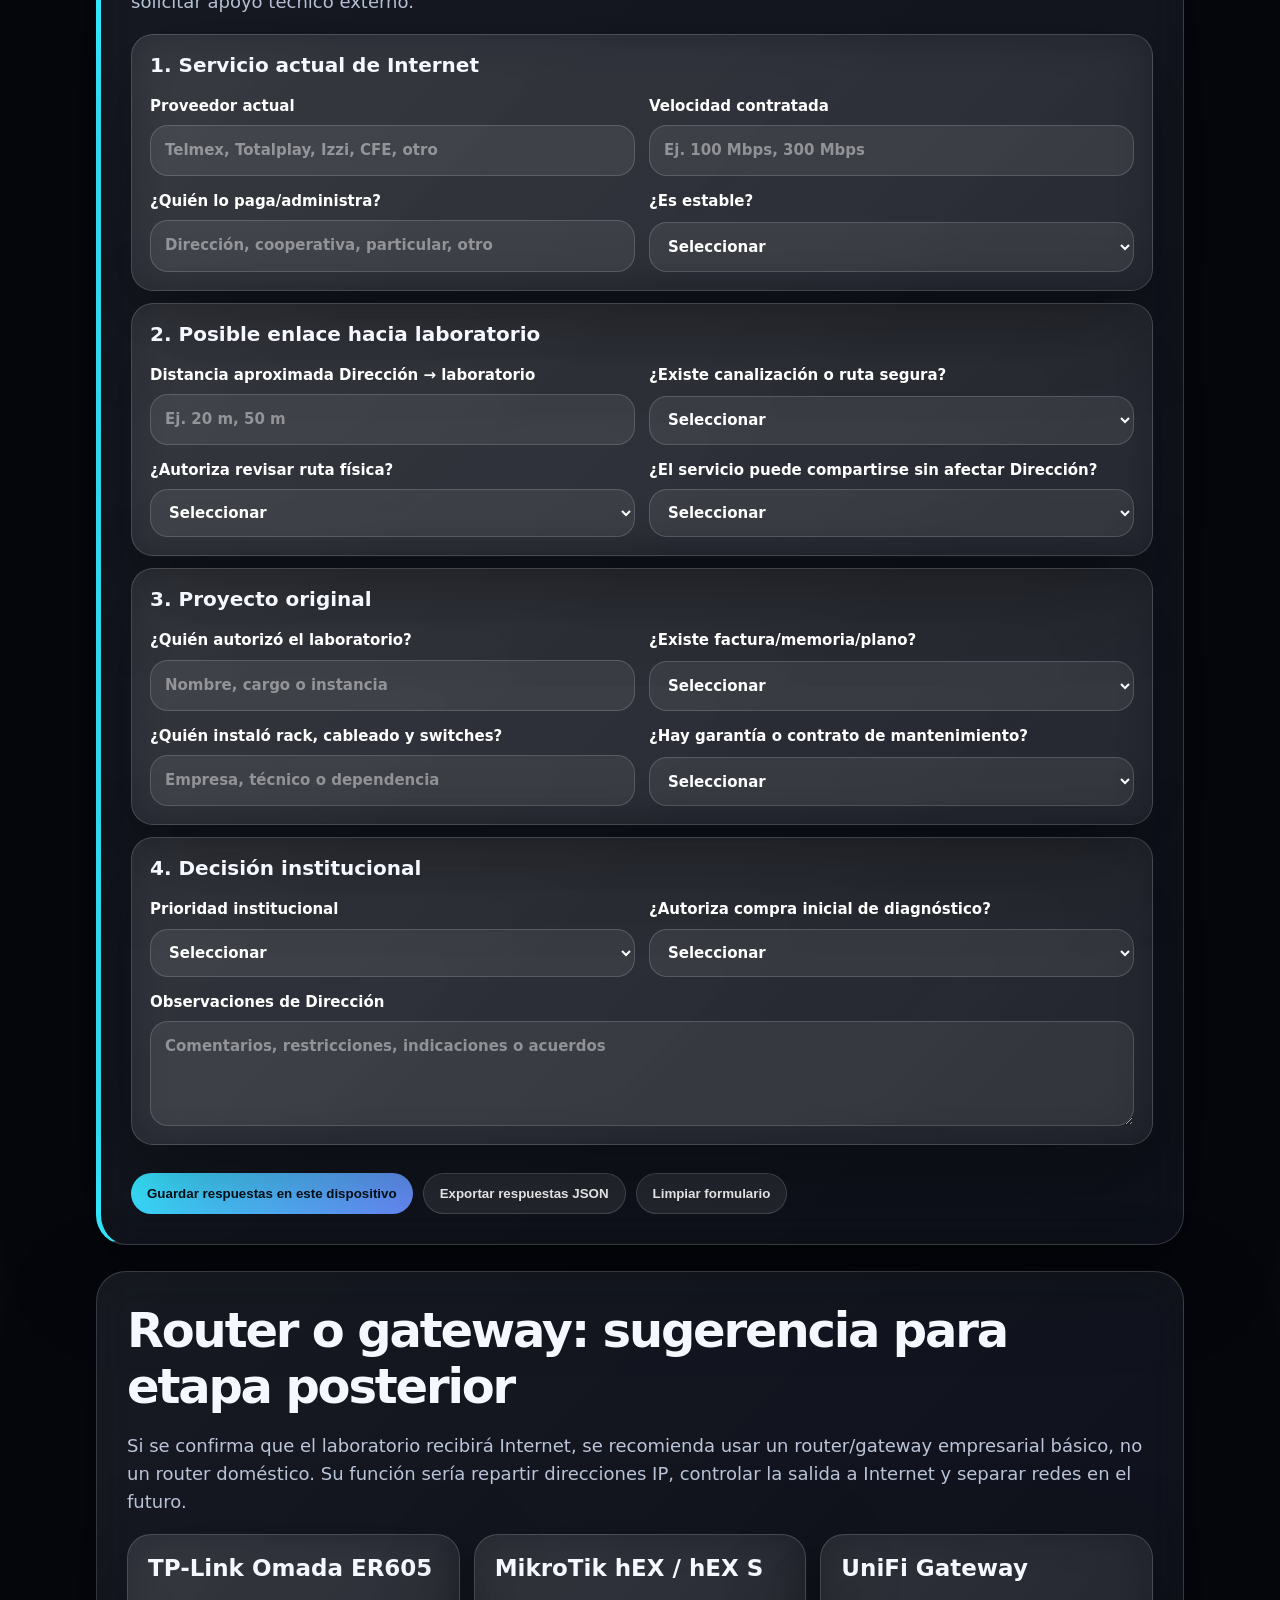
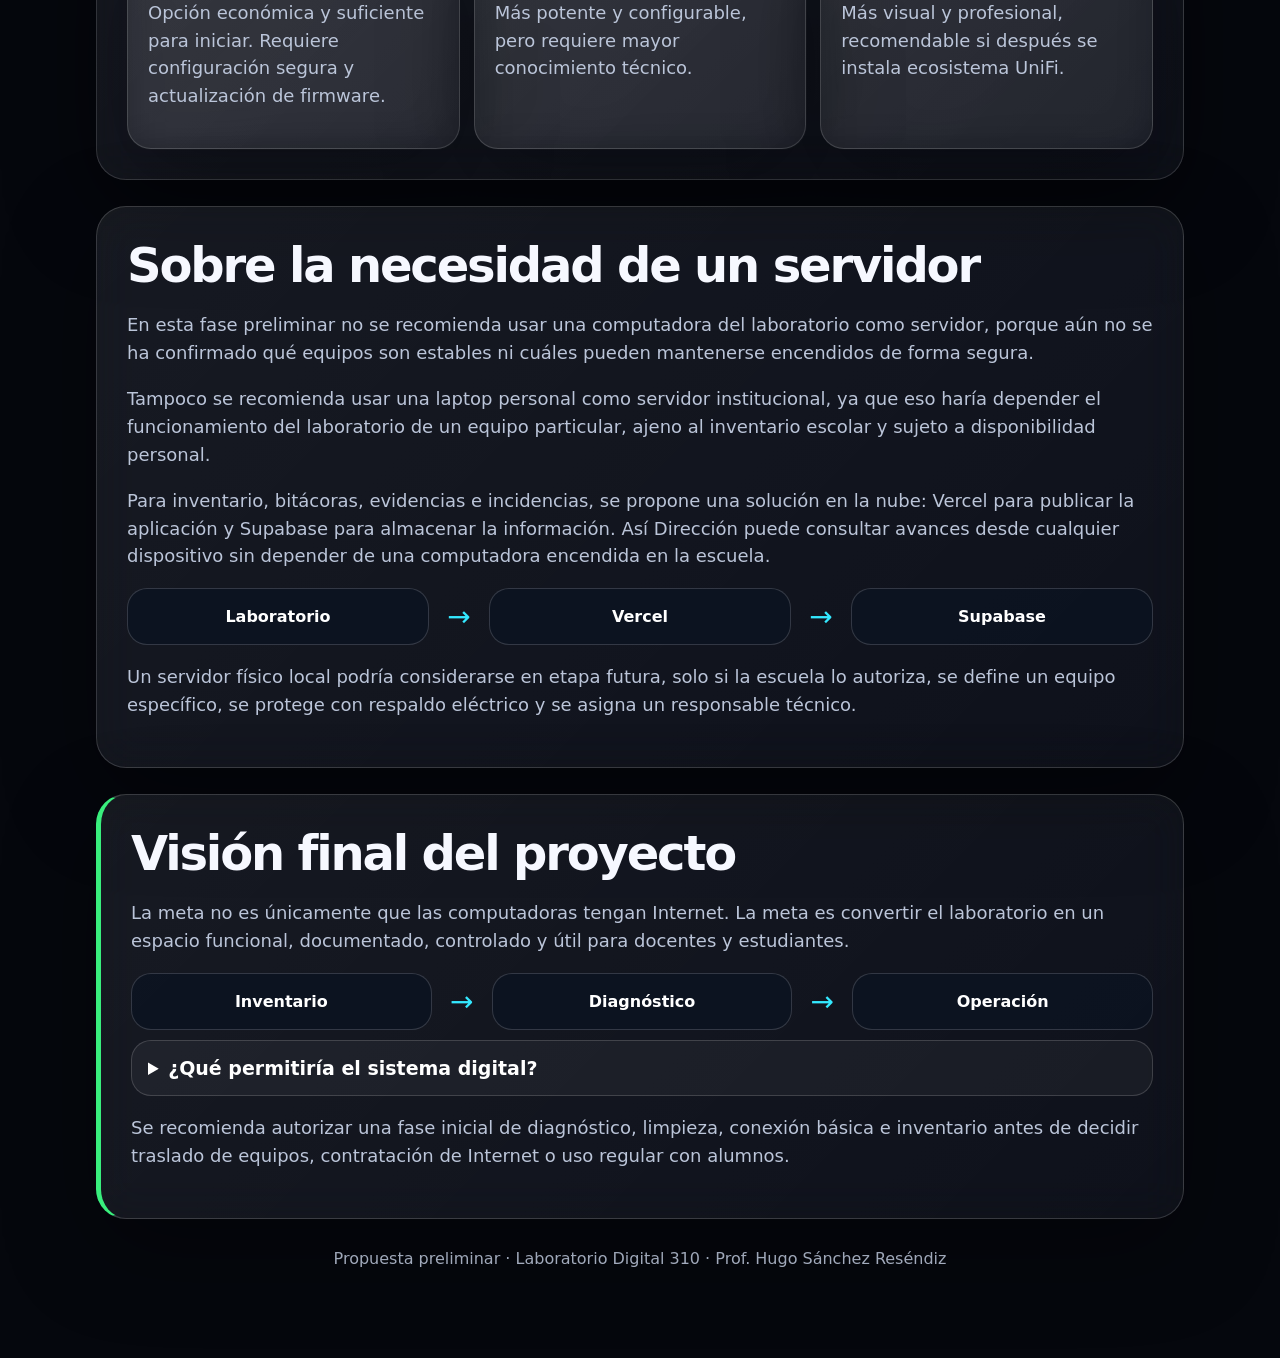
==== commit abdd8229: "fix: habilitar scroll y reforzar cuestionario para direccion" ====
--- a/index.html
+++ b/index.html
@@ -6,32 +6,20 @@
 <title>Informe Preliminar · Laboratorio Digital 310</title>
 <style>
 :root{--bg:#05070d;--glass:rgba(255,255,255,.08);--glass2:rgba(255,255,255,.045);--text:#f6f8ff;--muted:#bbc5d9;--cyan:#34e8ff;--blue:#6b8cff;--green:#39ef7d;--yellow:#ffd166;--red:#ff5c7a;--line:rgba(255,255,255,.16)}
-*{box-sizing:border-box}html{scroll-behavior:smooth}body{margin:0;font-family:system-ui,-apple-system,BlinkMacSystemFont,"Segoe UI",sans-serif;background:var(--bg);color:var(--text);overflow-x:hidden}.orb{position:fixed;border-radius:999px;filter:blur(28px);opacity:.45;z-index:-2}.orb.one{width:380px;height:380px;background:#34e8ff;top:-120px;right:-80px}.orb.two{width:420px;height:420px;background:#7c5cff;bottom:-160px;left:-120px}.noise{position:fixed;inset:0;z-index:-1;background:linear-gradient(rgba(255,255,255,.03) 1px,transparent 1px),linear-gradient(90deg,rgba(255,255,255,.03) 1px,transparent 1px);background-size:44px 44px;mask-image:linear-gradient(to bottom,black,transparent 90%)}
-main{max-width:1120px;margin:auto;padding:26px 16px 90px}.nav{position:sticky;top:10px;z-index:10;display:flex;gap:8px;flex-wrap:wrap;justify-content:center;padding:10px;margin-bottom:18px;border:1px solid var(--line);border-radius:999px;background:rgba(5,7,13,.72);backdrop-filter:blur(18px) saturate(160%)}.nav a{color:#fff;text-decoration:none;font-size:13px;font-weight:800;padding:9px 12px;border-radius:999px;background:rgba(255,255,255,.06)}
-.hero,.section,.card,.mini,.callout{border:1px solid var(--line);background:linear-gradient(135deg,var(--glass),var(--glass2));box-shadow:0 30px 90px rgba(0,0,0,.35);backdrop-filter:blur(22px) saturate(170%);-webkit-backdrop-filter:blur(22px) saturate(170%)}.hero{min-height:78vh;display:grid;align-items:center;padding:42px;border-radius:34px;position:relative;overflow:hidden}.hero:before{content:"";position:absolute;inset:-40%;background:radial-gradient(circle at 30% 20%,rgba(52,232,255,.28),transparent 24%),radial-gradient(circle at 78% 50%,rgba(255,158,232,.18),transparent 25%);animation:float 12s ease-in-out infinite alternate}.hero>*{position:relative}@keyframes float{from{transform:translate3d(-2%,1%,0) scale(1)}to{transform:translate3d(2%,-2%,0) scale(1.06)}}h1{font-size:clamp(44px,8vw,92px);line-height:.92;margin:0 0 18px;letter-spacing:-.07em}h2{font-size:clamp(28px,4vw,48px);margin:0 0 16px;letter-spacing:-.045em}h3{margin:0 0 10px;font-size:23px}p,li,td,label{color:var(--muted);font-size:18px;line-height:1.55}.gradient{background:linear-gradient(90deg,#fff,var(--cyan),#c9b6ff,#ff9ee8);-webkit-background-clip:text;color:transparent}.meta,.grid{display:grid;grid-template-columns:repeat(3,1fr);gap:14px}.badge,.mini{padding:14px 16px;border-radius:20px;color:var(--muted)}.badge strong,.mini strong{color:#fff}.section{margin-top:26px;padding:30px;border-radius:30px}.card{padding:20px;border-radius:24px}.status{display:inline-block;padding:8px 13px;border-radius:999px;font-weight:900;margin-bottom:10px}.green{background:rgba(56,239,125,.18);color:var(--green)}.yellow{background:rgba(255,209,102,.18);color:var(--yellow)}.red{background:rgba(255,92,122,.18);color:var(--red)}.blue{background:rgba(52,232,255,.18);color:var(--cyan)}.warning{border-left:5px solid var(--yellow)}.danger{border-left:5px solid var(--red)}.success{border-left:5px solid var(--green)}.blueLine{border-left:5px solid var(--cyan)}
+*{box-sizing:border-box}html{scroll-behavior:smooth;min-height:100%;height:auto;overflow-y:auto!important;overflow-x:hidden}body{margin:0;min-height:100%;height:auto;font-family:system-ui,-apple-system,BlinkMacSystemFont,"Segoe UI",sans-serif;background:var(--bg);color:var(--text);overflow-y:auto!important;overflow-x:hidden;position:relative}.orb{position:fixed;border-radius:999px;filter:blur(28px);opacity:.45;z-index:-2;pointer-events:none}.orb.one{width:380px;height:380px;background:#34e8ff;top:-120px;right:-80px}.orb.two{width:420px;height:420px;background:#7c5cff;bottom:-160px;left:-120px}.noise{position:fixed;inset:0;z-index:-1;pointer-events:none;background:linear-gradient(rgba(255,255,255,.03) 1px,transparent 1px),linear-gradient(90deg,rgba(255,255,255,.03) 1px,transparent 1px);background-size:44px 44px;mask-image:linear-gradient(to bottom,black,transparent 90%)}
+main{max-width:1120px;margin:auto;padding:26px 16px 90px;min-height:180vh}.nav{position:sticky;top:10px;z-index:10;display:flex;gap:8px;flex-wrap:wrap;justify-content:center;padding:10px;margin-bottom:18px;border:1px solid var(--line);border-radius:999px;background:rgba(5,7,13,.72);backdrop-filter:blur(18px) saturate(160%)}.nav a{color:#fff;text-decoration:none;font-size:13px;font-weight:800;padding:9px 12px;border-radius:999px;background:rgba(255,255,255,.06)}
+.hero,.section,.card,.mini,.callout,.question-card{border:1px solid var(--line);background:linear-gradient(135deg,var(--glass),var(--glass2));box-shadow:0 30px 90px rgba(0,0,0,.35);backdrop-filter:blur(22px) saturate(170%);-webkit-backdrop-filter:blur(22px) saturate(170%)}.hero{min-height:78vh;display:grid;align-items:center;padding:42px;border-radius:34px;position:relative;overflow:hidden}.hero:before{content:"";position:absolute;inset:-40%;background:radial-gradient(circle at 30% 20%,rgba(52,232,255,.28),transparent 24%),radial-gradient(circle at 78% 50%,rgba(255,158,232,.18),transparent 25%);animation:float 12s ease-in-out infinite alternate}.hero>*{position:relative}@keyframes float{from{transform:translate3d(-2%,1%,0) scale(1)}to{transform:translate3d(2%,-2%,0) scale(1.06)}}h1{font-size:clamp(44px,8vw,92px);line-height:.92;margin:0 0 18px;letter-spacing:-.07em}h2{font-size:clamp(28px,4vw,48px);margin:0 0 16px;letter-spacing:-.045em}h3{margin:0 0 10px;font-size:23px}p,li,td,label{color:var(--muted);font-size:18px;line-height:1.55}.gradient{background:linear-gradient(90deg,#fff,var(--cyan),#c9b6ff,#ff9ee8);-webkit-background-clip:text;color:transparent}.meta,.grid{display:grid;grid-template-columns:repeat(3,1fr);gap:14px}.badge,.mini{padding:14px 16px;border-radius:20px;color:var(--muted)}.badge strong,.mini strong{color:#fff}.section{margin-top:26px;padding:30px;border-radius:30px;scroll-margin-top:90px}.card{padding:20px;border-radius:24px}.status{display:inline-block;padding:8px 13px;border-radius:999px;font-weight:900;margin-bottom:10px}.green{background:rgba(56,239,125,.18);color:var(--green)}.yellow{background:rgba(255,209,102,.18);color:var(--yellow)}.red{background:rgba(255,92,122,.18);color:var(--red)}.blue{background:rgba(52,232,255,.18);color:var(--cyan)}.warning{border-left:5px solid var(--yellow)}.danger{border-left:5px solid var(--red)}.success{border-left:5px solid var(--green)}.blueLine{border-left:5px solid var(--cyan)}
 .timeline{display:grid;gap:14px}.step{display:grid;grid-template-columns:72px 1fr;gap:16px;align-items:start}.circle{width:58px;height:58px;border-radius:20px;display:grid;place-items:center;background:linear-gradient(135deg,var(--cyan),var(--blue));color:#001018;font-weight:950;font-size:22px;box-shadow:0 12px 30px rgba(52,232,255,.22)}table{width:100%;border-collapse:collapse;margin-top:14px;overflow:hidden;border-radius:18px}td,th{padding:14px;border-bottom:1px solid var(--line);text-align:left}th{color:white;background:rgba(255,255,255,.06)}.diagram{display:grid;grid-template-columns:1fr 40px 1fr 40px 1fr;gap:10px;margin-top:18px}.node{padding:18px 12px;border-radius:20px;background:rgba(13,20,34,.84);border:1px solid var(--line);text-align:center;color:white;font-weight:900}.arrow{color:var(--cyan);font-size:28px;display:grid;place-items:center}.callout{padding:18px;border-radius:22px;margin-top:14px}.two{display:grid;grid-template-columns:1fr 1fr;gap:16px}.checklist li{margin:7px 0}.footer{margin-top:30px;text-align:center;color:var(--muted)}details{border:1px solid var(--line);border-radius:20px;padding:16px;background:rgba(255,255,255,.045);margin:10px 0}summary{cursor:pointer;color:#fff;font-weight:900;font-size:19px}.small{font-size:15px}.printbtn,.actionbtn{border:0;border-radius:999px;padding:12px 16px;font-weight:900;background:linear-gradient(135deg,var(--cyan),var(--blue));color:#001018;cursor:pointer;margin-top:12px}.actionbtn.secondary{background:rgba(255,255,255,.09);color:#fff;border:1px solid var(--line)}
-.formgrid{display:grid;grid-template-columns:repeat(2,1fr);gap:14px;margin-top:18px}.field{display:grid;gap:7px}.field.full{grid-column:1/-1}input,select,textarea{width:100%;border:1px solid var(--line);border-radius:18px;background:rgba(255,255,255,.07);color:#fff;padding:13px 14px;font:inherit;outline:none}textarea{min-height:105px;resize:vertical}input::placeholder,textarea::placeholder{color:rgba(255,255,255,.44)}.form-actions{display:flex;gap:10px;flex-wrap:wrap;margin-top:16px}.saved{color:var(--green);font-weight:900;display:none}.saved.show{display:inline-block}.question-card{padding:18px;border-radius:22px;border:1px solid var(--line);background:rgba(255,255,255,.045);margin:12px 0}.question-card h3{font-size:20px}.question-card label{font-size:15px;font-weight:850;color:#fff}
-@media(max-width:840px){.meta,.grid,.two,.diagram,.formgrid{grid-template-columns:1fr}.arrow{display:none}.hero,.section{padding:22px}.step{grid-template-columns:1fr}.nav{border-radius:24px}.nav a{font-size:12px}table{display:block;overflow-x:auto;white-space:nowrap}}
-@media print{body{background:white;color:#111}.orb,.noise,.nav,.printbtn,.actionbtn,.form-actions{display:none}.hero,.section,.card,.mini,.callout,.question-card{background:white;color:#111;box-shadow:none;backdrop-filter:none}p,li,td,label{color:#222}.gradient{color:#111;background:none}input,select,textarea{color:#111;border:1px solid #777;background:white}}
+.formgrid{display:grid;grid-template-columns:repeat(2,1fr);gap:14px;margin-top:18px}.field{display:grid;gap:7px}.field.full{grid-column:1/-1}input,select,textarea{width:100%;border:1px solid var(--line);border-radius:18px;background:rgba(255,255,255,.07);color:#fff;padding:13px 14px;font:inherit;outline:none}textarea{min-height:105px;resize:vertical}input::placeholder,textarea::placeholder{color:rgba(255,255,255,.44)}.form-actions{display:flex;gap:10px;flex-wrap:wrap;margin-top:16px}.saved{color:var(--green);font-weight:900;display:none}.saved.show{display:inline-block}.question-card{padding:18px;border-radius:22px;margin:12px 0}.question-card h3{font-size:20px}.question-card label{font-size:15px;font-weight:850;color:#fff}.scrolltest{position:fixed;right:10px;bottom:10px;z-index:99;background:rgba(52,232,255,.15);border:1px solid rgba(52,232,255,.4);color:#fff;padding:8px 10px;border-radius:999px;font-size:12px;font-weight:800;backdrop-filter:blur(12px)}
+@media(max-width:840px){.meta,.grid,.two,.diagram,.formgrid{grid-template-columns:1fr}.arrow{display:none}.hero,.section{padding:22px}.step{grid-template-columns:1fr}.nav{border-radius:24px}.nav a{font-size:12px}table{display:block;overflow-x:auto;white-space:nowrap}.scrolltest{display:none}}
+@media print{body{background:white;color:#111}.orb,.noise,.nav,.printbtn,.actionbtn,.form-actions,.scrolltest{display:none}.hero,.section,.card,.mini,.callout,.question-card{background:white;color:#111;box-shadow:none;backdrop-filter:none}p,li,td,label{color:#222}.gradient{color:#111;background:none}input,select,textarea{color:#111;border:1px solid #777;background:white}}
 </style>
 </head>
 <body>
-<div class="orb one"></div><div class="orb two"></div><div class="noise"></div>
+<div class="orb one"></div><div class="orb two"></div><div class="noise"></div><div class="scrolltest">Scroll activo</div>
 <main>
 <nav class="nav"><a href="#mensaje">Mensaje</a><a href="#observado">Observado</a><a href="#tiempos">Tiempos</a><a href="#compras">Compras</a><a href="#internet">Internet</a><a href="#preguntas">Preguntas</a><a href="#servidor">Servidor</a><a href="#vision">Visión</a></nav>
-<section class="hero">
-  <div>
-    <p class="status blue">Informe preliminar institucional · Versión interactiva</p>
-    <h1><span class="gradient">Laboratorio Digital 310</span></h1>
-    <p>Diagnóstico inicial de infraestructura, equipos, red, compras necesarias, tiempos de trabajo y ruta de implementación.</p>
-    <div class="meta">
-      <div class="badge"><strong>Dirigido a:</strong><br>Mtro. Miguel Ángel Morales Sandoval</div>
-      <div class="badge"><strong>Elaboró:</strong><br>Prof. Hugo Sánchez Reséndiz</div>
-      <div class="badge"><strong>Fecha:</strong><br>08 de junio de 2026</div>
-    </div>
-    <button class="printbtn" onclick="window.print()">Imprimir o guardar PDF</button>
-  </div>
-</section>
+<section class="hero"><div><p class="status blue">Informe preliminar institucional · Versión interactiva</p><h1><span class="gradient">Laboratorio Digital 310</span></h1><p>Diagnóstico inicial de infraestructura, equipos, red, compras necesarias, tiempos de trabajo y ruta de implementación.</p><div class="meta"><div class="badge"><strong>Dirigido a:</strong><br>Mtro. Miguel Ángel Morales Sandoval</div><div class="badge"><strong>Elaboró:</strong><br>Prof. Hugo Sánchez Reséndiz</div><div class="badge"><strong>Fecha:</strong><br>08 de junio de 2026</div></div><button class="printbtn" onclick="window.print()">Imprimir o guardar PDF</button></div></section>
 <section id="mensaje" class="section warning"><h2>Mensaje central</h2><p>Mover las computadoras al lugar donde se encuentra el módem no garantiza que el laboratorio quede funcionando. El problema no se resuelve únicamente acercando los equipos a Internet.</p><p>El laboratorio requiere una puesta en operación ordenada: inventario, limpieza, diagnóstico por equipo, conexión física RJ45, validación de red, revisión del Internet disponible, configuración, bitácora y documentación.</p><div class="callout"><strong>Idea clave:</strong> primero se comprueba qué funciona; después se decide si conviene enlazarlo al Internet de Dirección o contratar un servicio propio.</div></section>
 <section id="observado" class="section"><h2>Qué se observó</h2><div class="grid"><div class="card"><p class="status green">Existe</p><h3>Infraestructura instalada</h3><p>Rack, switches TP-Link Gigabit, patch panels, canalización, tomas de red y tablero eléctrico por zonas.</p></div><div class="card"><p class="status yellow">Parcial</p><h3>Equipos recuperables</h3><p>Algunas estaciones encienden y cargan Windows, pero otras presentan congelamiento, falta de mouse, monitor sin señal o BIOS descargada.</p></div><div class="card"><p class="status red">Pendiente</p><h3>Conexión real</h3><p>No hay Internet activo en el laboratorio y no se observaron cables RJ45 conectando las PCs a las tomas de pared.</p></div></div><div class="callout"><p>También se localizaron bitácoras físicas con uso académico reciente en Ofimática, Word, Excel y PowerPoint, lo cual indica que el laboratorio tiene historial de operación y no debe considerarse perdido.</p></div></section>
 <section id="tiempos" class="section"><h2>Por qué se requiere tiempo</h2><p>Cada equipo debe revisarse individualmente. Una PC puede tardar varios minutos en iniciar y otra puede quedarse congelada. No es correcto asumir que todas funcionan igual.</p><table><tr><th>Actividad</th><th>Tiempo aproximado por equipo</th><th>Para qué sirve</th></tr><tr><td>Encendido y arranque</td><td>3 a 8 min</td><td>Confirmar si inicia, se congela o manda error BIOS.</td></tr><tr><td>Revisión de Windows</td><td>5 a 10 min</td><td>Verificar sistema, usuario, licencia y funcionamiento básico.</td></tr><tr><td>Diagnóstico interno</td><td>8 a 15 min</td><td>Revisar procesador, RAM, disco, red, audio, video y periféricos.</td></tr><tr><td>Registro fotográfico</td><td>3 a 5 min</td><td>Dejar evidencia institucional por estación.</td></tr></table><p>Para un laboratorio de aproximadamente 30 equipos, el diagnóstico técnico puede requerir entre 6 y 10 horas efectivas, sin contar limpieza profunda, organización de cableado ni configuración final.</p></section>
@@ -40,7 +28,7 @@
 <section class="section warning"><h2>Cables de cada computadora a la toma de red</h2><p>Se observó que las computadoras tienen entrada RJ45 y que las tomas de red se encuentran cerca de cada puesto. Sin embargo, no se observaron cables RJ45 conectando cada equipo hacia su toma correspondiente.</p><p>Por ello, una compra prioritaria es adquirir material para fabricar cables cortos a la medida, aproximadamente de 0.70 m a 1 m por estación.</p><table><tr><th>Material</th><th>Cantidad sugerida</th><th>Motivo</th></tr><tr><td>Patch cords Cat6 ya armados</td><td>10 piezas de 1 m</td><td>Pruebas inmediatas con cables confiables.</td></tr><tr><td>Cable UTP Cat6</td><td>100 m iniciales</td><td>Fabricar cables cortos a la medida.</td></tr><tr><td>Conectores RJ45 Cat6</td><td>50 a 100 piezas</td><td>Fabricación y reemplazo de cables.</td></tr><tr><td>Ponchadora RJ45</td><td>1 pieza</td><td>Cortar y terminar cables de red.</td></tr><tr><td>Probador RJ45</td><td>1 pieza</td><td>Verificar que cada cable funcione antes de usarlo.</td></tr></table><div class="callout"><strong>Nota:</strong> sin probador de red no se recomienda fabricar cables, porque un cable mal ponchado puede provocar fallas intermitentes difíciles de detectar.</div></section>
 <section class="section danger"><h2>Compras que deben prevenirse por ahora</h2><ul class="checklist"><li>Router empresarial: sugerido, pero hasta confirmar cómo llegará Internet al laboratorio.</li><li>Servicio nuevo de Internet: hasta revisar capacidad y ubicación del servicio de Dirección.</li><li>Switches nuevos: ya existen switches instalados; primero hay que comprobar si funcionan.</li><li>Computadora servidor: aún no se sabe qué equipo sería estable para ese rol.</li><li>Monitores, CPUs o periféricos en volumen: hasta terminar inventario por estación.</li><li>Discos SSD para todas las máquinas: hasta identificar qué equipos realmente justifican actualización.</li></ul><p>La compra responsable debe hacerse por etapas: primero diagnóstico y conexión básica; después conectividad, configuración y mejoras.</p></section>
 <section id="internet" class="section"><h2>Revisión del Internet de Dirección</h2><p>Como actualmente no hay Internet activo en el laboratorio, se recomienda revisar primero el servicio disponible en Dirección antes de contratar uno nuevo.</p><div class="two"><div class="card"><h3>Opción A: enlazar desde Dirección</h3><p>Verificar velocidad contratada, proveedor, responsable de pago, estabilidad y distancia aproximada hacia el laboratorio.</p><p>Si la distancia real es de 20 a 50 metros y existe una ruta segura de canalización, podría evaluarse un cableado hacia el rack del laboratorio.</p></div><div class="card"><h3>Opción B: contratar servicio propio</h3><p>Si el servicio de Dirección no tiene capacidad, está demasiado lejos, no puede compartirse o afectaría labores administrativas, se recomienda contratar un Internet dedicado para el laboratorio.</p></div></div><table><tr><th>Pregunta</th><th>Por qué importa</th></tr><tr><td>¿De cuántos megas es el Internet de Dirección?</td><td>Para saber si soportaría 25 a 30 equipos.</td></tr><tr><td>¿Quién paga o administra ese servicio?</td><td>Para no intervenir un servicio sin autorización.</td></tr><tr><td>¿Qué distancia real hay al laboratorio?</td><td>Para determinar si conviene cableado físico, canalización o nuevo servicio.</td></tr><tr><td>¿El módem/router actual permite conexión por cable?</td><td>Para saber si puede entregar Internet al rack.</td></tr><tr><td>¿Se puede separar red administrativa y red de alumnos?</td><td>Para proteger información y evitar uso desordenado.</td></tr></table><div class="callout"><strong>Recomendación:</strong> no comprar router ni contratar Internet hasta medir o confirmar estos datos. Primero: velocidad, distancia, capacidad y autorización.</div></section>
-<section id="preguntas" class="section blueLine"><h2>Cuestionario para Dirección</h2><p>Esta sección permite que Dirección responda las preguntas necesarias para decidir si conviene usar el Internet existente, tender un enlace hacia el laboratorio o contratar un servicio propio.</p><form id="directorForm"><div class="question-card"><h3>1. Servicio actual de Internet</h3><div class="formgrid"><div class="field"><label>Proveedor actual</label><input name="proveedor" placeholder="Telmex, Totalplay, Izzi, CFE, otro"></div><div class="field"><label>Velocidad contratada</label><input name="velocidad" placeholder="Ej. 100 Mbps, 300 Mbps, no se conoce"></div><div class="field"><label>¿Quién paga o administra el servicio?</label><input name="responsablePago" placeholder="Dirección, cooperativa, programa, otro"></div><div class="field"><label>¿El servicio es estable?</label><select name="estabilidad"><option value="">Seleccionar</option><option>Sí</option><option>No</option><option>A veces falla</option><option>No se sabe</option></select></div></div></div><div class="question-card"><h3>2. Posible enlace hacia el laboratorio</h3><div class="formgrid"><div class="field"><label>Distancia estimada Dirección → laboratorio</label><input name="distancia" placeholder="Ej. 20 m, 50 m, más de 100 m"></div><div class="field"><label>¿Existe canalización/ruta segura para cable?</label><select name="canalizacion"><option value="">Seleccionar</option><option>Sí</option><option>No</option><option>No se sabe</option></select></div><div class="field"><label>¿Se autoriza revisar físicamente la ruta?</label><select name="autorizaRevision"><option value="">Seleccionar</option><option>Sí</option><option>No</option><option>Pendiente</option></select></div><div class="field"><label>¿Se puede separar red administrativa y red de alumnos?</label><select name="separarRedes"><option value="">Seleccionar</option><option>Sí</option><option>No</option><option>Requiere asesoría</option></select></div></div></div><div class="question-card"><h3>3. Proyecto original e historial</h3><div class="formgrid"><div class="field"><label>¿Quién autorizó o gestionó la instalación del laboratorio?</label><input name="autorizaProyecto" placeholder="Nombre, área o proveedor"></div><div class="field"><label>¿Existe factura, memoria técnica o plano?</label><select name="documentacion"><option value="">Seleccionar</option><option>Sí</option><option>No</option><option>No se sabe</option></select></div><div class="field"><label>¿Quién instaló rack, cableado y switches?</label><input name="instalador" placeholder="Empresa, técnico, programa o desconocido"></div><div class="field"><label>¿Existe garantía o contrato de mantenimiento?</label><select name="garantia"><option value="">Seleccionar</option><option>Sí</option><option>No</option><option>No se sabe</option></select></div></div></div><div class="question-card"><h3>4. Decisión institucional</h3><div class="formgrid"><div class="field"><label>Prioridad para Dirección</label><select name="prioridad"><option value="">Seleccionar</option><option>Activar laboratorio con Internet</option><option>Primero inventario y limpieza</option><option>Revisar costos antes de decidir</option><option>Otro</option></select></div><div class="field"><label>¿Se autoriza compra inicial de diagnóstico?</label><select name="autorizaCompra"><option value="">Seleccionar</option><option>Sí</option><option>No</option><option>Pendiente de cotización</option></select></div><div class="field full"><label>Observaciones de Dirección</label><textarea name="observacionesDireccion" placeholder="Escriba aquí cualquier dato, restricción, autorización o duda institucional."></textarea></div></div></div><div class="form-actions"><button type="button" class="actionbtn" onclick="saveDirectorAnswers()">Guardar respuestas en este dispositivo</button><button type="button" class="actionbtn secondary" onclick="exportDirectorAnswers()">Exportar respuestas JSON</button><button type="button" class="actionbtn secondary" onclick="clearDirectorAnswers()">Limpiar formulario</button><span id="saveStatus" class="saved">Respuestas guardadas.</span></div></form><div class="callout"><strong>Importante:</strong> estas respuestas se guardan en el navegador del dispositivo donde se contesten. Para que el Prof. Hugo las revise, se debe usar el botón “Exportar respuestas JSON” y compartir el archivo.</div></section>
+<section id="preguntas" class="section blueLine"><h2>Cuestionario para Dirección</h2><p>Estas respuestas permitirán decidir si conviene enlazar el Internet de Dirección, contratar servicio propio o solicitar apoyo técnico externo.</p><form id="directorForm"><div class="question-card"><h3>1. Servicio actual de Internet</h3><div class="formgrid"><label class="field">Proveedor actual<input name="proveedor" placeholder="Telmex, Totalplay, Izzi, CFE, otro"></label><label class="field">Velocidad contratada<input name="velocidad" placeholder="Ej. 100 Mbps, 300 Mbps"></label><label class="field">¿Quién lo paga/administra?<input name="responsable_internet" placeholder="Dirección, cooperativa, particular, otro"></label><label class="field">¿Es estable?<select name="estabilidad"><option value="">Seleccionar</option><option>Sí</option><option>No</option><option>A veces</option><option>No se sabe</option></select></label></div></div><div class="question-card"><h3>2. Posible enlace hacia laboratorio</h3><div class="formgrid"><label class="field">Distancia aproximada Dirección → laboratorio<input name="distancia" placeholder="Ej. 20 m, 50 m"></label><label class="field">¿Existe canalización o ruta segura?<select name="canalizacion"><option value="">Seleccionar</option><option>Sí</option><option>No</option><option>Debe revisarse</option></select></label><label class="field">¿Autoriza revisar ruta física?<select name="autoriza_ruta"><option value="">Seleccionar</option><option>Sí</option><option>No</option><option>Requiere autorización superior</option></select></label><label class="field">¿El servicio puede compartirse sin afectar Dirección?<select name="compartir"><option value="">Seleccionar</option><option>Sí</option><option>No</option><option>No se sabe</option></select></label></div></div><div class="question-card"><h3>3. Proyecto original</h3><div class="formgrid"><label class="field">¿Quién autorizó el laboratorio?<input name="autorizo_proyecto" placeholder="Nombre, cargo o instancia"></label><label class="field">¿Existe factura/memoria/plano?<select name="documentos"><option value="">Seleccionar</option><option>Sí</option><option>No</option><option>Debe buscarse</option></select></label><label class="field">¿Quién instaló rack, cableado y switches?<input name="instalador" placeholder="Empresa, técnico o dependencia"></label><label class="field">¿Hay garantía o contrato de mantenimiento?<select name="garantia"><option value="">Seleccionar</option><option>Sí</option><option>No</option><option>No se sabe</option></select></label></div></div><div class="question-card"><h3>4. Decisión institucional</h3><div class="formgrid"><label class="field">Prioridad institucional<select name="prioridad"><option value="">Seleccionar</option><option>Alta</option><option>Media</option><option>Baja</option></select></label><label class="field">¿Autoriza compra inicial de diagnóstico?<select name="autoriza_compra"><option value="">Seleccionar</option><option>Sí</option><option>No</option><option>Requiere cotización</option></select></label><label class="field full">Observaciones de Dirección<textarea name="observaciones_direccion" placeholder="Comentarios, restricciones, indicaciones o acuerdos"></textarea></label></div></div><div class="form-actions"><button type="button" class="actionbtn" onclick="saveDirectorAnswers()">Guardar respuestas en este dispositivo</button><button type="button" class="actionbtn secondary" onclick="exportDirectorAnswers()">Exportar respuestas JSON</button><button type="button" class="actionbtn secondary" onclick="clearDirectorAnswers()">Limpiar formulario</button><span id="saveStatus" class="saved">Guardado</span></div></form></section>
 <section class="section"><h2>Router o gateway: sugerencia para etapa posterior</h2><p>Si se confirma que el laboratorio recibirá Internet, se recomienda usar un router/gateway empresarial básico, no un router doméstico. Su función sería repartir direcciones IP, controlar la salida a Internet y separar redes en el futuro.</p><div class="grid"><div class="card"><h3>TP-Link Omada ER605</h3><p>Opción económica y suficiente para iniciar. Requiere configuración segura y actualización de firmware.</p></div><div class="card"><h3>MikroTik hEX / hEX S</h3><p>Más potente y configurable, pero requiere mayor conocimiento técnico.</p></div><div class="card"><h3>UniFi Gateway</h3><p>Más visual y profesional, recomendable si después se instala ecosistema UniFi.</p></div></div></section>
 <section id="servidor" class="section"><h2>Sobre la necesidad de un servidor</h2><p>En esta fase preliminar no se recomienda usar una computadora del laboratorio como servidor, porque aún no se ha confirmado qué equipos son estables ni cuáles pueden mantenerse encendidos de forma segura.</p><p>Tampoco se recomienda usar una laptop personal como servidor institucional, ya que eso haría depender el funcionamiento del laboratorio de un equipo particular, ajeno al inventario escolar y sujeto a disponibilidad personal.</p><p>Para inventario, bitácoras, evidencias e incidencias, se propone una solución en la nube: Vercel para publicar la aplicación y Supabase para almacenar la información. Así Dirección puede consultar avances desde cualquier dispositivo sin depender de una computadora encendida en la escuela.</p><div class="diagram"><div class="node">Laboratorio</div><div class="arrow">→</div><div class="node">Vercel</div><div class="arrow">→</div><div class="node">Supabase</div></div><p>Un servidor físico local podría considerarse en etapa futura, solo si la escuela lo autoriza, se define un equipo específico, se protege con respaldo eléctrico y se asigna un responsable técnico.</p></section>
 <section id="vision" class="section success"><h2>Visión final del proyecto</h2><p>La meta no es únicamente que las computadoras tengan Internet. La meta es convertir el laboratorio en un espacio funcional, documentado, controlado y útil para docentes y estudiantes.</p><div class="diagram"><div class="node">Inventario</div><div class="arrow">→</div><div class="node">Diagnóstico</div><div class="arrow">→</div><div class="node">Operación</div></div><details><summary>¿Qué permitiría el sistema digital?</summary><ul><li>Registrar equipos, fotos y estado por estación.</li><li>Levantar incidencias de hardware, red, limpieza y uso.</li><li>Consultar historial de mantenimiento.</li><li>Generar reportes para Dirección.</li><li>Evitar depender solo de bitácoras en papel.</li></ul></details><p>Se recomienda autorizar una fase inicial de diagnóstico, limpieza, conexión básica e inventario antes de decidir traslado de equipos, contratación de Internet o uso regular con alumnos.</p></section>
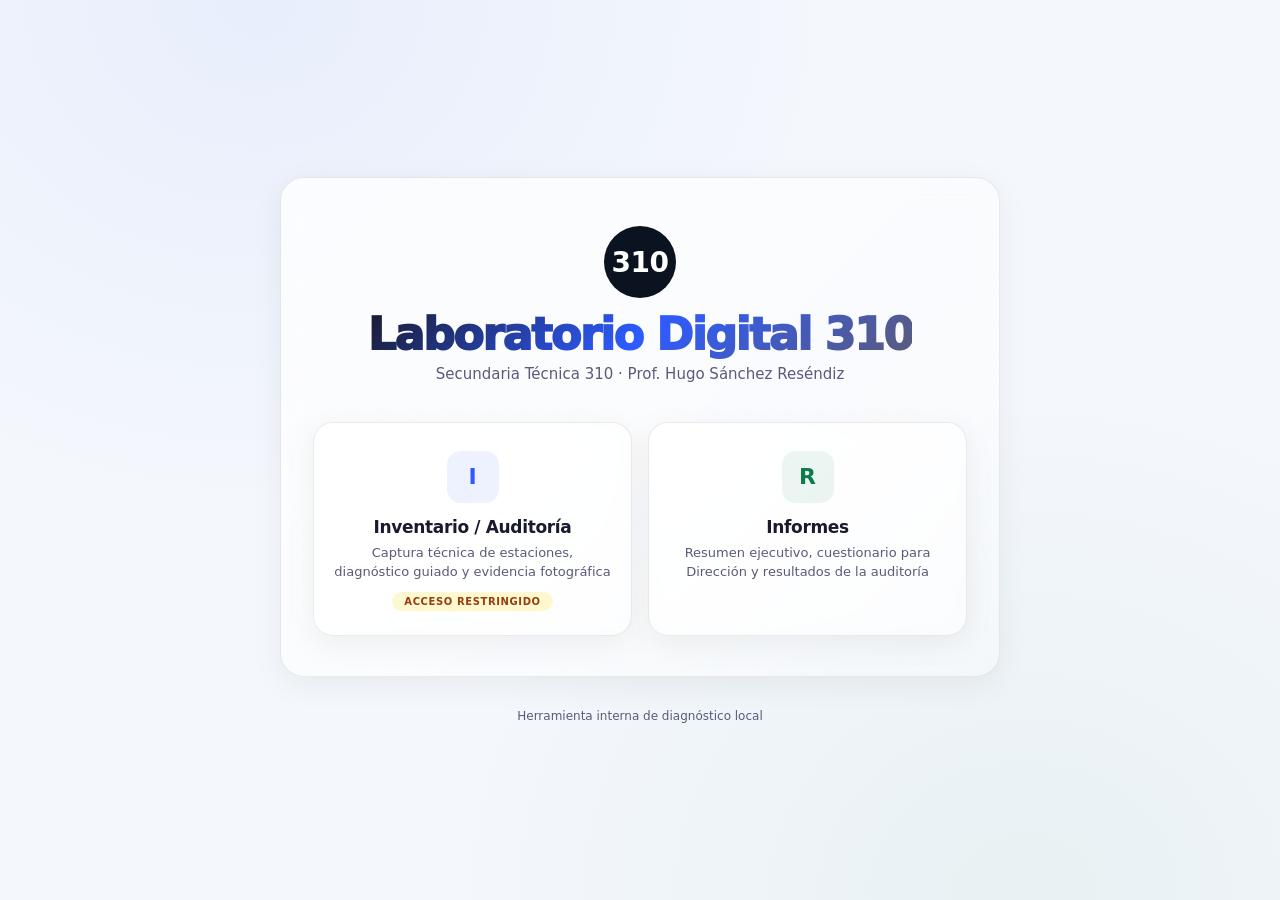
==== commit fe89c2d5: "v1.1: guided diagnostic + unified questionnaire + azul claro background" ====
--- a/index.html
+++ b/index.html
@@ -1,47 +1,311 @@
-<!DOCTYPE html>
+<!doctype html>
 <html lang="es">
 <head>
-<meta charset="UTF-8" />
-<meta name="viewport" content="width=device-width, initial-scale=1.0" />
-<title>Informe Preliminar · Laboratorio Digital 310</title>
-<style>
-:root{--bg:#05070d;--glass:rgba(255,255,255,.08);--glass2:rgba(255,255,255,.045);--text:#f6f8ff;--muted:#bbc5d9;--cyan:#34e8ff;--blue:#6b8cff;--green:#39ef7d;--yellow:#ffd166;--red:#ff5c7a;--line:rgba(255,255,255,.16)}
-*{box-sizing:border-box}html{scroll-behavior:smooth;min-height:100%;height:auto;overflow-y:auto!important;overflow-x:hidden}body{margin:0;min-height:100%;height:auto;font-family:system-ui,-apple-system,BlinkMacSystemFont,"Segoe UI",sans-serif;background:var(--bg);color:var(--text);overflow-y:auto!important;overflow-x:hidden;position:relative}.orb{position:fixed;border-radius:999px;filter:blur(28px);opacity:.45;z-index:-2;pointer-events:none}.orb.one{width:380px;height:380px;background:#34e8ff;top:-120px;right:-80px}.orb.two{width:420px;height:420px;background:#7c5cff;bottom:-160px;left:-120px}.noise{position:fixed;inset:0;z-index:-1;pointer-events:none;background:linear-gradient(rgba(255,255,255,.03) 1px,transparent 1px),linear-gradient(90deg,rgba(255,255,255,.03) 1px,transparent 1px);background-size:44px 44px;mask-image:linear-gradient(to bottom,black,transparent 90%)}
-main{max-width:1120px;margin:auto;padding:26px 16px 90px;min-height:180vh}.nav{position:sticky;top:10px;z-index:10;display:flex;gap:8px;flex-wrap:wrap;justify-content:center;padding:10px;margin-bottom:18px;border:1px solid var(--line);border-radius:999px;background:rgba(5,7,13,.72);backdrop-filter:blur(18px) saturate(160%)}.nav a{color:#fff;text-decoration:none;font-size:13px;font-weight:800;padding:9px 12px;border-radius:999px;background:rgba(255,255,255,.06)}
-.hero,.section,.card,.mini,.callout,.question-card{border:1px solid var(--line);background:linear-gradient(135deg,var(--glass),var(--glass2));box-shadow:0 30px 90px rgba(0,0,0,.35);backdrop-filter:blur(22px) saturate(170%);-webkit-backdrop-filter:blur(22px) saturate(170%)}.hero{min-height:78vh;display:grid;align-items:center;padding:42px;border-radius:34px;position:relative;overflow:hidden}.hero:before{content:"";position:absolute;inset:-40%;background:radial-gradient(circle at 30% 20%,rgba(52,232,255,.28),transparent 24%),radial-gradient(circle at 78% 50%,rgba(255,158,232,.18),transparent 25%);animation:float 12s ease-in-out infinite alternate}.hero>*{position:relative}@keyframes float{from{transform:translate3d(-2%,1%,0) scale(1)}to{transform:translate3d(2%,-2%,0) scale(1.06)}}h1{font-size:clamp(44px,8vw,92px);line-height:.92;margin:0 0 18px;letter-spacing:-.07em}h2{font-size:clamp(28px,4vw,48px);margin:0 0 16px;letter-spacing:-.045em}h3{margin:0 0 10px;font-size:23px}p,li,td,label{color:var(--muted);font-size:18px;line-height:1.55}.gradient{background:linear-gradient(90deg,#fff,var(--cyan),#c9b6ff,#ff9ee8);-webkit-background-clip:text;color:transparent}.meta,.grid{display:grid;grid-template-columns:repeat(3,1fr);gap:14px}.badge,.mini{padding:14px 16px;border-radius:20px;color:var(--muted)}.badge strong,.mini strong{color:#fff}.section{margin-top:26px;padding:30px;border-radius:30px;scroll-margin-top:90px}.card{padding:20px;border-radius:24px}.status{display:inline-block;padding:8px 13px;border-radius:999px;font-weight:900;margin-bottom:10px}.green{background:rgba(56,239,125,.18);color:var(--green)}.yellow{background:rgba(255,209,102,.18);color:var(--yellow)}.red{background:rgba(255,92,122,.18);color:var(--red)}.blue{background:rgba(52,232,255,.18);color:var(--cyan)}.warning{border-left:5px solid var(--yellow)}.danger{border-left:5px solid var(--red)}.success{border-left:5px solid var(--green)}.blueLine{border-left:5px solid var(--cyan)}
-.timeline{display:grid;gap:14px}.step{display:grid;grid-template-columns:72px 1fr;gap:16px;align-items:start}.circle{width:58px;height:58px;border-radius:20px;display:grid;place-items:center;background:linear-gradient(135deg,var(--cyan),var(--blue));color:#001018;font-weight:950;font-size:22px;box-shadow:0 12px 30px rgba(52,232,255,.22)}table{width:100%;border-collapse:collapse;margin-top:14px;overflow:hidden;border-radius:18px}td,th{padding:14px;border-bottom:1px solid var(--line);text-align:left}th{color:white;background:rgba(255,255,255,.06)}.diagram{display:grid;grid-template-columns:1fr 40px 1fr 40px 1fr;gap:10px;margin-top:18px}.node{padding:18px 12px;border-radius:20px;background:rgba(13,20,34,.84);border:1px solid var(--line);text-align:center;color:white;font-weight:900}.arrow{color:var(--cyan);font-size:28px;display:grid;place-items:center}.callout{padding:18px;border-radius:22px;margin-top:14px}.two{display:grid;grid-template-columns:1fr 1fr;gap:16px}.checklist li{margin:7px 0}.footer{margin-top:30px;text-align:center;color:var(--muted)}details{border:1px solid var(--line);border-radius:20px;padding:16px;background:rgba(255,255,255,.045);margin:10px 0}summary{cursor:pointer;color:#fff;font-weight:900;font-size:19px}.small{font-size:15px}.printbtn,.actionbtn{border:0;border-radius:999px;padding:12px 16px;font-weight:900;background:linear-gradient(135deg,var(--cyan),var(--blue));color:#001018;cursor:pointer;margin-top:12px}.actionbtn.secondary{background:rgba(255,255,255,.09);color:#fff;border:1px solid var(--line)}
-.formgrid{display:grid;grid-template-columns:repeat(2,1fr);gap:14px;margin-top:18px}.field{display:grid;gap:7px}.field.full{grid-column:1/-1}input,select,textarea{width:100%;border:1px solid var(--line);border-radius:18px;background:rgba(255,255,255,.07);color:#fff;padding:13px 14px;font:inherit;outline:none}textarea{min-height:105px;resize:vertical}input::placeholder,textarea::placeholder{color:rgba(255,255,255,.44)}.form-actions{display:flex;gap:10px;flex-wrap:wrap;margin-top:16px}.saved{color:var(--green);font-weight:900;display:none}.saved.show{display:inline-block}.question-card{padding:18px;border-radius:22px;margin:12px 0}.question-card h3{font-size:20px}.question-card label{font-size:15px;font-weight:850;color:#fff}.scrolltest{position:fixed;right:10px;bottom:10px;z-index:99;background:rgba(52,232,255,.15);border:1px solid rgba(52,232,255,.4);color:#fff;padding:8px 10px;border-radius:999px;font-size:12px;font-weight:800;backdrop-filter:blur(12px)}
-@media(max-width:840px){.meta,.grid,.two,.diagram,.formgrid{grid-template-columns:1fr}.arrow{display:none}.hero,.section{padding:22px}.step{grid-template-columns:1fr}.nav{border-radius:24px}.nav a{font-size:12px}table{display:block;overflow-x:auto;white-space:nowrap}.scrolltest{display:none}}
-@media print{body{background:white;color:#111}.orb,.noise,.nav,.printbtn,.actionbtn,.form-actions,.scrolltest{display:none}.hero,.section,.card,.mini,.callout,.question-card{background:white;color:#111;box-shadow:none;backdrop-filter:none}p,li,td,label{color:#222}.gradient{color:#111;background:none}input,select,textarea{color:#111;border:1px solid #777;background:white}}
-</style>
+  <meta charset="utf-8">
+  <meta name="viewport" content="width=device-width, initial-scale=1">
+  <meta name="theme-color" content="#0b1220">
+  <title>Laboratorio Digital 310</title>
+  <style>
+    :root {
+      --bg: #f4f7fc;
+      --surface: rgba(255,255,255,0.72);
+      --ink: #1a1a2e;
+      --muted: #5a5a7a;
+      --line: rgba(0,0,0,0.08);
+      --blue: #2d5bff;
+      --blue-soft: rgba(45,91,255,0.08);
+      --green: #0f7b4a;
+      --green-soft: rgba(15,123,74,0.08);
+      --navy: #0b1220;
+      --glass: linear-gradient(135deg, rgba(255,255,255,0.8), rgba(255,255,255,0.35));
+      --shadow: 0 8px 32px rgba(0,0,0,0.06);
+      --radius: 24px;
+    }
+    * { box-sizing: border-box; margin: 0; padding: 0; }
+    html { height: 100%; }
+    body {
+      font-family: Inter, ui-sans-serif, system-ui, -apple-system, BlinkMacSystemFont, "Segoe UI", sans-serif;
+      min-height: 100vh;
+      background: var(--bg);
+      background-image:
+        radial-gradient(ellipse at 20% 0%, rgba(45,91,255,0.06), transparent 40%),
+        radial-gradient(ellipse at 80% 100%, rgba(15,123,74,0.05), transparent 40%);
+      color: var(--ink);
+      display: flex;
+      flex-direction: column;
+      align-items: center;
+      justify-content: center;
+      padding: 24px;
+      -webkit-tap-highlight-color: transparent;
+    }
+    main {
+      width: 100%;
+      max-width: 720px;
+      text-align: center;
+    }
+    .hero-card {
+      background: var(--glass);
+      backdrop-filter: blur(12px);
+      -webkit-backdrop-filter: blur(12px);
+      border: 1px solid var(--line);
+      border-radius: var(--radius);
+      padding: 48px 32px 40px;
+      box-shadow: var(--shadow);
+    }
+    .brand-mark {
+      display: inline-flex;
+      align-items: center;
+      justify-content: center;
+      width: 72px;
+      height: 72px;
+      border-radius: 50%;
+      background: var(--navy);
+      color: #fff;
+      font-size: 28px;
+      font-weight: 800;
+      letter-spacing: -0.02em;
+      margin-bottom: 16px;
+    }
+    h1 {
+      font-size: clamp(2rem, 5vw, 2.8rem);
+      font-weight: 950;
+      letter-spacing: -0.04em;
+      line-height: 0.95;
+      margin-bottom: 6px;
+    }
+    .gradient {
+      background: linear-gradient(135deg, #1a1a2e 0%, #2d5bff 50%, #5a5a7a 100%);
+      -webkit-background-clip: text;
+      -webkit-text-fill-color: transparent;
+      background-clip: text;
+    }
+    .subtitle {
+      color: var(--muted);
+      font-size: 15px;
+      margin-bottom: 36px;
+      line-height: 1.5;
+    }
+    .cards {
+      display: flex;
+      gap: 16px;
+      flex-wrap: wrap;
+      justify-content: center;
+    }
+    .card-btn, .card-link {
+      flex: 1 1 240px;
+      max-width: 320px;
+      background: var(--glass);
+      backdrop-filter: blur(12px);
+      -webkit-backdrop-filter: blur(12px);
+      border: 1px solid var(--line);
+      border-radius: 20px;
+      padding: 28px 20px 24px;
+      box-shadow: var(--shadow);
+      cursor: pointer;
+      transition: border-color 0.2s, transform 0.15s;
+      text-decoration: none;
+      color: inherit;
+      display: flex;
+      flex-direction: column;
+      align-items: center;
+      text-align: center;
+      -webkit-user-select: none;
+      user-select: none;
+      font-family: inherit;
+      font-size: inherit;
+    }
+    .card-btn:hover, .card-link:hover, .card-btn:focus-visible, .card-link:focus-visible {
+      border-color: var(--blue);
+      transform: translateY(-2px);
+      outline: none;
+    }
+    .card-btn:active, .card-link:active {
+      transform: translateY(0);
+    }
+    .card-icon {
+      width: 52px;
+      height: 52px;
+      border-radius: 14px;
+      display: flex;
+      align-items: center;
+      justify-content: center;
+      font-size: 22px;
+      font-weight: 700;
+      margin-bottom: 14px;
+    }
+    .card-icon.i {
+      background: var(--blue-soft);
+      color: var(--blue);
+    }
+    .card-icon.r {
+      background: var(--green-soft);
+      color: var(--green);
+    }
+    .card-btn h2, .card-link h2 {
+      font-size: 17px;
+      font-weight: 700;
+      letter-spacing: -0.02em;
+      margin-bottom: 6px;
+    }
+    .card-btn p, .card-link p {
+      font-size: 13px;
+      color: var(--muted);
+      line-height: 1.5;
+      margin-bottom: 10px;
+    }
+    .badge {
+      display: inline-block;
+      font-size: 10px;
+      font-weight: 700;
+      text-transform: uppercase;
+      letter-spacing: 0.06em;
+      padding: 4px 12px;
+      border-radius: 20px;
+      background: #fff7cf;
+      color: #92400e;
+    }
+    .footer-note {
+      margin-top: 32px;
+      font-size: 12px;
+      color: var(--muted);
+    }
+    /* Modal */
+    .modal-overlay {
+      display: none;
+      position: fixed;
+      inset: 0;
+      background: rgba(26, 26, 46, 0.5);
+      backdrop-filter: blur(6px);
+      -webkit-backdrop-filter: blur(6px);
+      align-items: center;
+      justify-content: center;
+      z-index: 100;
+      padding: 24px;
+    }
+    .modal-overlay.open { display: flex; }
+    .modal-box {
+      background: var(--glass);
+      backdrop-filter: blur(16px);
+      -webkit-backdrop-filter: blur(16px);
+      border: 1px solid var(--line);
+      border-radius: 20px;
+      padding: 32px 28px 24px;
+      width: 100%;
+      max-width: 360px;
+      box-shadow: 0 24px 80px rgba(15, 23, 42, 0.2);
+      animation: fadeUp 0.2s ease;
+    }
+    @keyframes fadeUp {
+      from { opacity: 0; transform: translateY(12px); }
+      to { opacity: 1; transform: translateY(0); }
+    }
+    .modal-box h3 { font-size: 18px; font-weight: 700; margin-bottom: 4px; }
+    .modal-box p { font-size: 14px; color: var(--muted); margin-bottom: 16px; }
+    .modal-box input {
+      width: 100%;
+      padding: 12px 14px;
+      font-size: 16px;
+      border: 2px solid var(--line);
+      border-radius: 12px;
+      outline: none;
+      transition: border-color 0.15s;
+      background: rgba(255,255,255,0.7);
+      font-family: inherit;
+    }
+    .modal-box input:focus { border-color: var(--blue); }
+    .modal-error { color: #dc2626; font-size: 13px; margin-top: 8px; display: none; }
+    .modal-actions { display: flex; gap: 10px; justify-content: flex-end; margin-top: 20px; }
+    .modal-actions button {
+      padding: 10px 22px;
+      border-radius: 12px;
+      font-size: 14px;
+      font-weight: 600;
+      border: none;
+      cursor: pointer;
+      transition: opacity 0.15s;
+      font-family: inherit;
+    }
+    .modal-actions button:active { opacity: 0.7; }
+    .btn-cancel { background: var(--blue-soft); color: var(--ink); }
+    .btn-confirm { background: var(--navy); color: #fff; }
+  </style>
 </head>
 <body>
-<div class="orb one"></div><div class="orb two"></div><div class="noise"></div><div class="scrolltest">Scroll activo</div>
-<main>
-<nav class="nav"><a href="#mensaje">Mensaje</a><a href="#observado">Observado</a><a href="#tiempos">Tiempos</a><a href="#compras">Compras</a><a href="#internet">Internet</a><a href="#preguntas">Preguntas</a><a href="#servidor">Servidor</a><a href="#vision">Visión</a></nav>
-<section class="hero"><div><p class="status blue">Informe preliminar institucional · Versión interactiva</p><h1><span class="gradient">Laboratorio Digital 310</span></h1><p>Diagnóstico inicial de infraestructura, equipos, red, compras necesarias, tiempos de trabajo y ruta de implementación.</p><div class="meta"><div class="badge"><strong>Dirigido a:</strong><br>Mtro. Miguel Ángel Morales Sandoval</div><div class="badge"><strong>Elaboró:</strong><br>Prof. Hugo Sánchez Reséndiz</div><div class="badge"><strong>Fecha:</strong><br>08 de junio de 2026</div></div><button class="printbtn" onclick="window.print()">Imprimir o guardar PDF</button></div></section>
-<section id="mensaje" class="section warning"><h2>Mensaje central</h2><p>Mover las computadoras al lugar donde se encuentra el módem no garantiza que el laboratorio quede funcionando. El problema no se resuelve únicamente acercando los equipos a Internet.</p><p>El laboratorio requiere una puesta en operación ordenada: inventario, limpieza, diagnóstico por equipo, conexión física RJ45, validación de red, revisión del Internet disponible, configuración, bitácora y documentación.</p><div class="callout"><strong>Idea clave:</strong> primero se comprueba qué funciona; después se decide si conviene enlazarlo al Internet de Dirección o contratar un servicio propio.</div></section>
-<section id="observado" class="section"><h2>Qué se observó</h2><div class="grid"><div class="card"><p class="status green">Existe</p><h3>Infraestructura instalada</h3><p>Rack, switches TP-Link Gigabit, patch panels, canalización, tomas de red y tablero eléctrico por zonas.</p></div><div class="card"><p class="status yellow">Parcial</p><h3>Equipos recuperables</h3><p>Algunas estaciones encienden y cargan Windows, pero otras presentan congelamiento, falta de mouse, monitor sin señal o BIOS descargada.</p></div><div class="card"><p class="status red">Pendiente</p><h3>Conexión real</h3><p>No hay Internet activo en el laboratorio y no se observaron cables RJ45 conectando las PCs a las tomas de pared.</p></div></div><div class="callout"><p>También se localizaron bitácoras físicas con uso académico reciente en Ofimática, Word, Excel y PowerPoint, lo cual indica que el laboratorio tiene historial de operación y no debe considerarse perdido.</p></div></section>
-<section id="tiempos" class="section"><h2>Por qué se requiere tiempo</h2><p>Cada equipo debe revisarse individualmente. Una PC puede tardar varios minutos en iniciar y otra puede quedarse congelada. No es correcto asumir que todas funcionan igual.</p><table><tr><th>Actividad</th><th>Tiempo aproximado por equipo</th><th>Para qué sirve</th></tr><tr><td>Encendido y arranque</td><td>3 a 8 min</td><td>Confirmar si inicia, se congela o manda error BIOS.</td></tr><tr><td>Revisión de Windows</td><td>5 a 10 min</td><td>Verificar sistema, usuario, licencia y funcionamiento básico.</td></tr><tr><td>Diagnóstico interno</td><td>8 a 15 min</td><td>Revisar procesador, RAM, disco, red, audio, video y periféricos.</td></tr><tr><td>Registro fotográfico</td><td>3 a 5 min</td><td>Dejar evidencia institucional por estación.</td></tr></table><p>Para un laboratorio de aproximadamente 30 equipos, el diagnóstico técnico puede requerir entre 6 y 10 horas efectivas, sin contar limpieza profunda, organización de cableado ni configuración final.</p></section>
-<section class="section"><h2>Fases necesarias</h2><div class="timeline"><div class="step"><div class="circle">1</div><div><h3>Inventario físico</h3><p>Numerar estaciones, registrar CPU, monitor, teclado, mouse, bocinas, cables, tomas de red y estado general.</p></div></div><div class="step"><div class="circle">2</div><div><h3>Limpieza preventiva</h3><p>Retirar polvo de mesas, equipos, ventilaciones, cables y periféricos antes de operar regularmente.</p></div></div><div class="step"><div class="circle">3</div><div><h3>Conexión física RJ45</h3><p>Fabricar o colocar cables cortos entre cada CPU y su toma de pared. Probar cada cable antes de usarlo.</p></div></div><div class="step"><div class="circle">4</div><div><h3>Validación de red</h3><p>Probar tomas, puertos del rack, switches, DHCP y salida a Internet si existe enlace disponible.</p></div></div><div class="step"><div class="circle">5</div><div><h3>Bitácora y operación</h3><p>Crear registro digital de uso, incidencias, mantenimiento y responsables.</p></div></div></div></section>
-<section id="compras" class="section blueLine"><h2>Compras necesarias: sí o sí para iniciar</h2><p>Estas compras no dependen de contratar Internet. Son necesarias para limpiar, conectar, diagnosticar y controlar el laboratorio.</p><div class="grid"><div class="card"><p class="status red">Sí o sí</p><h3>Limpieza y protección</h3><p>Cubrebocas, guantes, paños de microfibra, brochas suaves, alcohol isopropílico, aire comprimido o sopladora pequeña.</p><p><strong>Costo estimado:</strong> $1,150 a $3,050 MXN.</p></div><div class="card"><p class="status red">Sí o sí</p><h3>Etiquetado y orden</h3><p>Etiquetas resistentes, plumón permanente, cinta velcro, cinchos, bitácora física temporal y numeración visible.</p><p><strong>Costo estimado:</strong> $800 a $2,000 MXN.</p></div><div class="card"><p class="status red">Sí o sí</p><h3>Red física RJ45</h3><p>Cable UTP Cat6, conectores RJ45 Cat6, ponchadora, probador RJ45 y cables ya armados para pruebas.</p><p><strong>Costo estimado:</strong> $2,000 a $6,000 MXN.</p></div></div></section>
-<section class="section warning"><h2>Cables de cada computadora a la toma de red</h2><p>Se observó que las computadoras tienen entrada RJ45 y que las tomas de red se encuentran cerca de cada puesto. Sin embargo, no se observaron cables RJ45 conectando cada equipo hacia su toma correspondiente.</p><p>Por ello, una compra prioritaria es adquirir material para fabricar cables cortos a la medida, aproximadamente de 0.70 m a 1 m por estación.</p><table><tr><th>Material</th><th>Cantidad sugerida</th><th>Motivo</th></tr><tr><td>Patch cords Cat6 ya armados</td><td>10 piezas de 1 m</td><td>Pruebas inmediatas con cables confiables.</td></tr><tr><td>Cable UTP Cat6</td><td>100 m iniciales</td><td>Fabricar cables cortos a la medida.</td></tr><tr><td>Conectores RJ45 Cat6</td><td>50 a 100 piezas</td><td>Fabricación y reemplazo de cables.</td></tr><tr><td>Ponchadora RJ45</td><td>1 pieza</td><td>Cortar y terminar cables de red.</td></tr><tr><td>Probador RJ45</td><td>1 pieza</td><td>Verificar que cada cable funcione antes de usarlo.</td></tr></table><div class="callout"><strong>Nota:</strong> sin probador de red no se recomienda fabricar cables, porque un cable mal ponchado puede provocar fallas intermitentes difíciles de detectar.</div></section>
-<section class="section danger"><h2>Compras que deben prevenirse por ahora</h2><ul class="checklist"><li>Router empresarial: sugerido, pero hasta confirmar cómo llegará Internet al laboratorio.</li><li>Servicio nuevo de Internet: hasta revisar capacidad y ubicación del servicio de Dirección.</li><li>Switches nuevos: ya existen switches instalados; primero hay que comprobar si funcionan.</li><li>Computadora servidor: aún no se sabe qué equipo sería estable para ese rol.</li><li>Monitores, CPUs o periféricos en volumen: hasta terminar inventario por estación.</li><li>Discos SSD para todas las máquinas: hasta identificar qué equipos realmente justifican actualización.</li></ul><p>La compra responsable debe hacerse por etapas: primero diagnóstico y conexión básica; después conectividad, configuración y mejoras.</p></section>
-<section id="internet" class="section"><h2>Revisión del Internet de Dirección</h2><p>Como actualmente no hay Internet activo en el laboratorio, se recomienda revisar primero el servicio disponible en Dirección antes de contratar uno nuevo.</p><div class="two"><div class="card"><h3>Opción A: enlazar desde Dirección</h3><p>Verificar velocidad contratada, proveedor, responsable de pago, estabilidad y distancia aproximada hacia el laboratorio.</p><p>Si la distancia real es de 20 a 50 metros y existe una ruta segura de canalización, podría evaluarse un cableado hacia el rack del laboratorio.</p></div><div class="card"><h3>Opción B: contratar servicio propio</h3><p>Si el servicio de Dirección no tiene capacidad, está demasiado lejos, no puede compartirse o afectaría labores administrativas, se recomienda contratar un Internet dedicado para el laboratorio.</p></div></div><table><tr><th>Pregunta</th><th>Por qué importa</th></tr><tr><td>¿De cuántos megas es el Internet de Dirección?</td><td>Para saber si soportaría 25 a 30 equipos.</td></tr><tr><td>¿Quién paga o administra ese servicio?</td><td>Para no intervenir un servicio sin autorización.</td></tr><tr><td>¿Qué distancia real hay al laboratorio?</td><td>Para determinar si conviene cableado físico, canalización o nuevo servicio.</td></tr><tr><td>¿El módem/router actual permite conexión por cable?</td><td>Para saber si puede entregar Internet al rack.</td></tr><tr><td>¿Se puede separar red administrativa y red de alumnos?</td><td>Para proteger información y evitar uso desordenado.</td></tr></table><div class="callout"><strong>Recomendación:</strong> no comprar router ni contratar Internet hasta medir o confirmar estos datos. Primero: velocidad, distancia, capacidad y autorización.</div></section>
-<section id="preguntas" class="section blueLine"><h2>Cuestionario para Dirección</h2><p>Estas respuestas permitirán decidir si conviene enlazar el Internet de Dirección, contratar servicio propio o solicitar apoyo técnico externo.</p><form id="directorForm"><div class="question-card"><h3>1. Servicio actual de Internet</h3><div class="formgrid"><label class="field">Proveedor actual<input name="proveedor" placeholder="Telmex, Totalplay, Izzi, CFE, otro"></label><label class="field">Velocidad contratada<input name="velocidad" placeholder="Ej. 100 Mbps, 300 Mbps"></label><label class="field">¿Quién lo paga/administra?<input name="responsable_internet" placeholder="Dirección, cooperativa, particular, otro"></label><label class="field">¿Es estable?<select name="estabilidad"><option value="">Seleccionar</option><option>Sí</option><option>No</option><option>A veces</option><option>No se sabe</option></select></label></div></div><div class="question-card"><h3>2. Posible enlace hacia laboratorio</h3><div class="formgrid"><label class="field">Distancia aproximada Dirección → laboratorio<input name="distancia" placeholder="Ej. 20 m, 50 m"></label><label class="field">¿Existe canalización o ruta segura?<select name="canalizacion"><option value="">Seleccionar</option><option>Sí</option><option>No</option><option>Debe revisarse</option></select></label><label class="field">¿Autoriza revisar ruta física?<select name="autoriza_ruta"><option value="">Seleccionar</option><option>Sí</option><option>No</option><option>Requiere autorización superior</option></select></label><label class="field">¿El servicio puede compartirse sin afectar Dirección?<select name="compartir"><option value="">Seleccionar</option><option>Sí</option><option>No</option><option>No se sabe</option></select></label></div></div><div class="question-card"><h3>3. Proyecto original</h3><div class="formgrid"><label class="field">¿Quién autorizó el laboratorio?<input name="autorizo_proyecto" placeholder="Nombre, cargo o instancia"></label><label class="field">¿Existe factura/memoria/plano?<select name="documentos"><option value="">Seleccionar</option><option>Sí</option><option>No</option><option>Debe buscarse</option></select></label><label class="field">¿Quién instaló rack, cableado y switches?<input name="instalador" placeholder="Empresa, técnico o dependencia"></label><label class="field">¿Hay garantía o contrato de mantenimiento?<select name="garantia"><option value="">Seleccionar</option><option>Sí</option><option>No</option><option>No se sabe</option></select></label></div></div><div class="question-card"><h3>4. Decisión institucional</h3><div class="formgrid"><label class="field">Prioridad institucional<select name="prioridad"><option value="">Seleccionar</option><option>Alta</option><option>Media</option><option>Baja</option></select></label><label class="field">¿Autoriza compra inicial de diagnóstico?<select name="autoriza_compra"><option value="">Seleccionar</option><option>Sí</option><option>No</option><option>Requiere cotización</option></select></label><label class="field full">Observaciones de Dirección<textarea name="observaciones_direccion" placeholder="Comentarios, restricciones, indicaciones o acuerdos"></textarea></label></div></div><div class="form-actions"><button type="button" class="actionbtn" onclick="saveDirectorAnswers()">Guardar respuestas en este dispositivo</button><button type="button" class="actionbtn secondary" onclick="exportDirectorAnswers()">Exportar respuestas JSON</button><button type="button" class="actionbtn secondary" onclick="clearDirectorAnswers()">Limpiar formulario</button><span id="saveStatus" class="saved">Guardado</span></div></form></section>
-<section class="section"><h2>Router o gateway: sugerencia para etapa posterior</h2><p>Si se confirma que el laboratorio recibirá Internet, se recomienda usar un router/gateway empresarial básico, no un router doméstico. Su función sería repartir direcciones IP, controlar la salida a Internet y separar redes en el futuro.</p><div class="grid"><div class="card"><h3>TP-Link Omada ER605</h3><p>Opción económica y suficiente para iniciar. Requiere configuración segura y actualización de firmware.</p></div><div class="card"><h3>MikroTik hEX / hEX S</h3><p>Más potente y configurable, pero requiere mayor conocimiento técnico.</p></div><div class="card"><h3>UniFi Gateway</h3><p>Más visual y profesional, recomendable si después se instala ecosistema UniFi.</p></div></div></section>
-<section id="servidor" class="section"><h2>Sobre la necesidad de un servidor</h2><p>En esta fase preliminar no se recomienda usar una computadora del laboratorio como servidor, porque aún no se ha confirmado qué equipos son estables ni cuáles pueden mantenerse encendidos de forma segura.</p><p>Tampoco se recomienda usar una laptop personal como servidor institucional, ya que eso haría depender el funcionamiento del laboratorio de un equipo particular, ajeno al inventario escolar y sujeto a disponibilidad personal.</p><p>Para inventario, bitácoras, evidencias e incidencias, se propone una solución en la nube: Vercel para publicar la aplicación y Supabase para almacenar la información. Así Dirección puede consultar avances desde cualquier dispositivo sin depender de una computadora encendida en la escuela.</p><div class="diagram"><div class="node">Laboratorio</div><div class="arrow">→</div><div class="node">Vercel</div><div class="arrow">→</div><div class="node">Supabase</div></div><p>Un servidor físico local podría considerarse en etapa futura, solo si la escuela lo autoriza, se define un equipo específico, se protege con respaldo eléctrico y se asigna un responsable técnico.</p></section>
-<section id="vision" class="section success"><h2>Visión final del proyecto</h2><p>La meta no es únicamente que las computadoras tengan Internet. La meta es convertir el laboratorio en un espacio funcional, documentado, controlado y útil para docentes y estudiantes.</p><div class="diagram"><div class="node">Inventario</div><div class="arrow">→</div><div class="node">Diagnóstico</div><div class="arrow">→</div><div class="node">Operación</div></div><details><summary>¿Qué permitiría el sistema digital?</summary><ul><li>Registrar equipos, fotos y estado por estación.</li><li>Levantar incidencias de hardware, red, limpieza y uso.</li><li>Consultar historial de mantenimiento.</li><li>Generar reportes para Dirección.</li><li>Evitar depender solo de bitácoras en papel.</li></ul></details><p>Se recomienda autorizar una fase inicial de diagnóstico, limpieza, conexión básica e inventario antes de decidir traslado de equipos, contratación de Internet o uso regular con alumnos.</p></section>
-<div class="footer">Propuesta preliminar · Laboratorio Digital 310 · Prof. Hugo Sánchez Reséndiz</div>
-</main>
-<script>
-const directorKey='lab310_director_answers_v1';
-function getFormData(){const form=document.getElementById('directorForm');const data={updatedAt:new Date().toISOString()};Array.from(new FormData(form).entries()).forEach(([k,v])=>data[k]=v);return data;}
-function setFormData(data){const form=document.getElementById('directorForm');if(!form||!data)return;Object.keys(data).forEach(k=>{const el=form.elements[k];if(el)el.value=data[k]||'';});}
-function saveDirectorAnswers(){localStorage.setItem(directorKey,JSON.stringify(getFormData()));const s=document.getElementById('saveStatus');s.classList.add('show');setTimeout(()=>s.classList.remove('show'),2200);}
-function exportDirectorAnswers(){const data=getFormData();localStorage.setItem(directorKey,JSON.stringify(data));const blob=new Blob([JSON.stringify(data,null,2)],{type:'application/json'});const a=document.createElement('a');a.href=URL.createObjectURL(blob);a.download='respuestas-direccion-lab310.json';a.click();URL.revokeObjectURL(a.href);}
-function clearDirectorAnswers(){if(confirm('¿Limpiar respuestas guardadas en este dispositivo?')){localStorage.removeItem(directorKey);document.getElementById('directorForm').reset();}}
-window.addEventListener('DOMContentLoaded',()=>{try{setFormData(JSON.parse(localStorage.getItem(directorKey)||'{}'));}catch(e){console.warn(e)}});
-</script>
+  <main>
+    <div class="hero-card">
+      <div class="brand-mark">310</div>
+      <h1><span class="gradient">Laboratorio Digital 310</span></h1>
+      <p class="subtitle">Secundaria T&eacute;cnica 310 &middot; Prof. Hugo S&aacute;nchez Res&eacute;ndiz</p>
+
+      <div class="cards">
+        <button class="card-btn" id="btn-inventario" aria-label="Inventario y auditor&iacute;a, acceso restringido">
+          <span class="card-icon i">I</span>
+          <h2>Inventario / Auditor&iacute;a</h2>
+          <p>Captura t&eacute;cnica de estaciones, diagn&oacute;stico guiado y evidencia fotogr&aacute;fica</p>
+          <span class="badge">Acceso restringido</span>
+        </button>
+
+        <a href="informe-preliminar.html" class="card-link" aria-label="Informes y resumen ejecutivo">
+          <span class="card-icon r">R</span>
+          <h2>Informes</h2>
+          <p>Resumen ejecutivo, cuestionario para Direcci&oacute;n y resultados de la auditor&iacute;a</p>
+        </a>
+      </div>
+    </div>
+
+    <div class="footer-note">Herramienta interna de diagn&oacute;stico local</div>
+  </main>
+
+  <div class="modal-overlay" id="modal-overlay">
+    <div class="modal-box">
+      <h3>Acceso a Inventario</h3>
+      <p>Ingresa la contrase&ntilde;a de acceso t&eacute;cnico:</p>
+      <input type="password" id="password-input" placeholder="Contrase&ntilde;a" autocomplete="off" spellcheck="false">
+      <div class="modal-error" id="password-error">Contrase&ntilde;a incorrecta</div>
+      <div class="modal-actions">
+        <button class="btn-cancel" id="btn-cancel">Cancelar</button>
+        <button class="btn-confirm" id="btn-confirm">Acceder</button>
+      </div>
+    </div>
+  </div>
+
+  <script>
+    (() => {
+      const PASSWORD = 'hugo.310.lab';
+      const overlay = document.getElementById('modal-overlay');
+      const input = document.getElementById('password-input');
+      const error = document.getElementById('password-error');
+      const btnConfirm = document.getElementById('btn-confirm');
+      const btnCancel = document.getElementById('btn-cancel');
+      const btnInventario = document.getElementById('btn-inventario');
+
+      const openModal = () => {
+        overlay.classList.add('open');
+        error.style.display = 'none';
+        input.value = '';
+        input.focus();
+      };
+      const closeModal = () => overlay.classList.remove('open');
+      const checkPassword = () => {
+        if (input.value === PASSWORD) {
+          window.location.href = 'inventario.html';
+        } else {
+          error.style.display = 'block';
+          input.focus();
+          input.select();
+        }
+      };
+      btnInventario.addEventListener('click', openModal);
+      btnConfirm.addEventListener('click', checkPassword);
+      btnCancel.addEventListener('click', closeModal);
+      input.addEventListener('keydown', (e) => {
+        if (e.key === 'Enter') checkPassword();
+        if (e.key === 'Escape') closeModal();
+      });
+      overlay.addEventListener('click', (e) => {
+        if (e.target === overlay) closeModal();
+      });
+    })();
+  </script>
 </body>
-</html>+</html>
